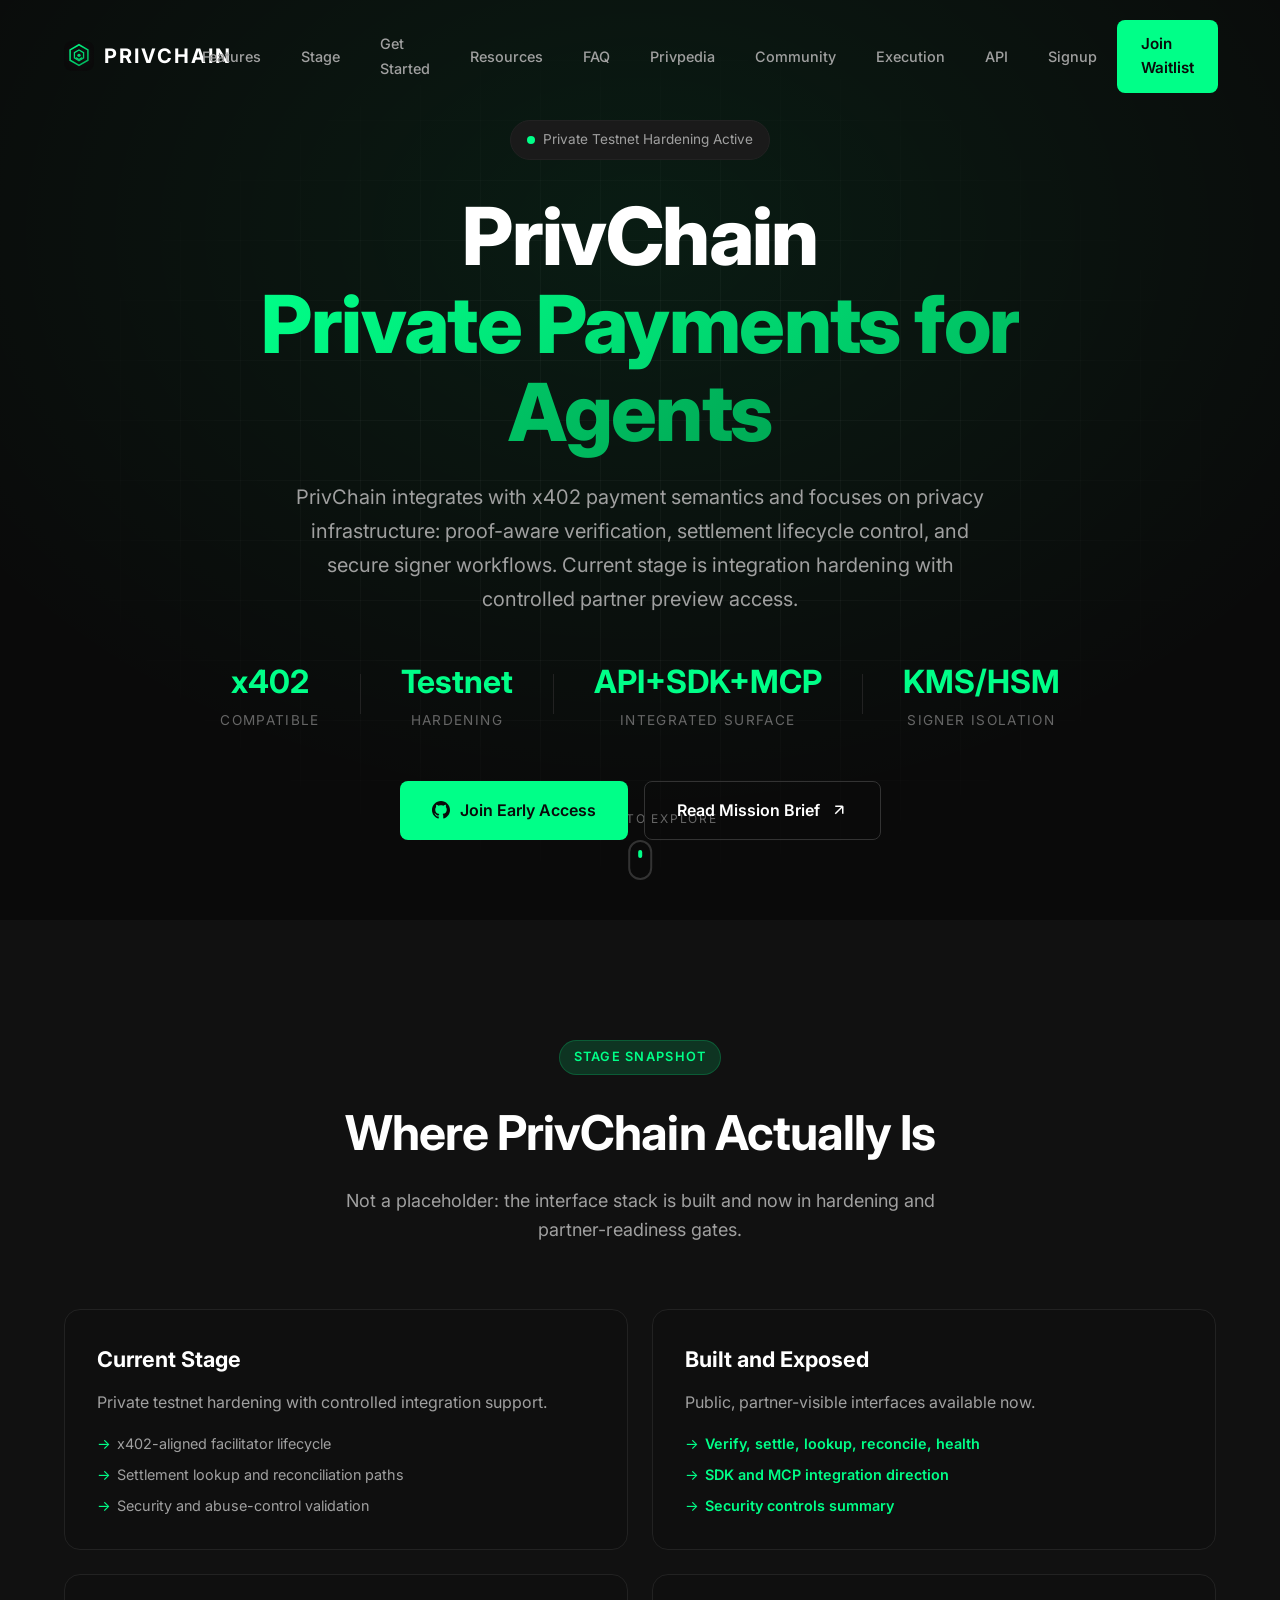
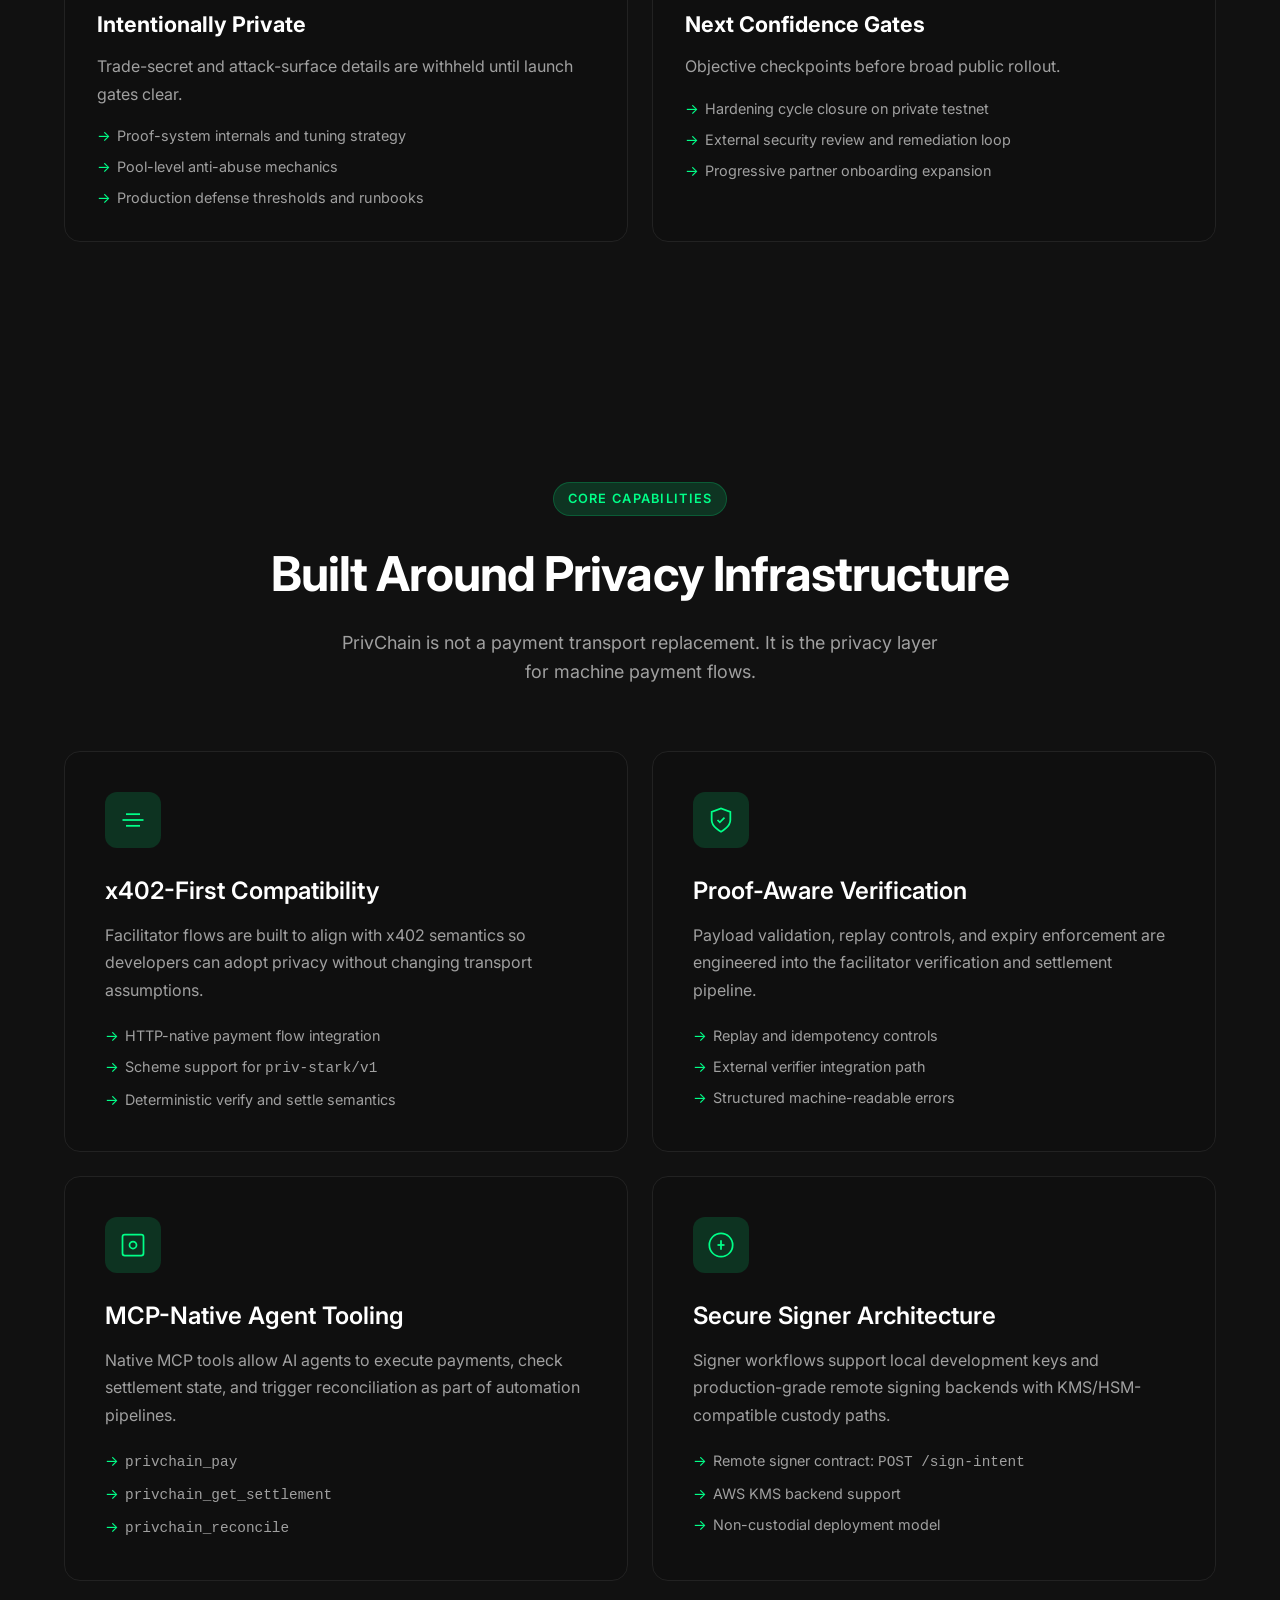
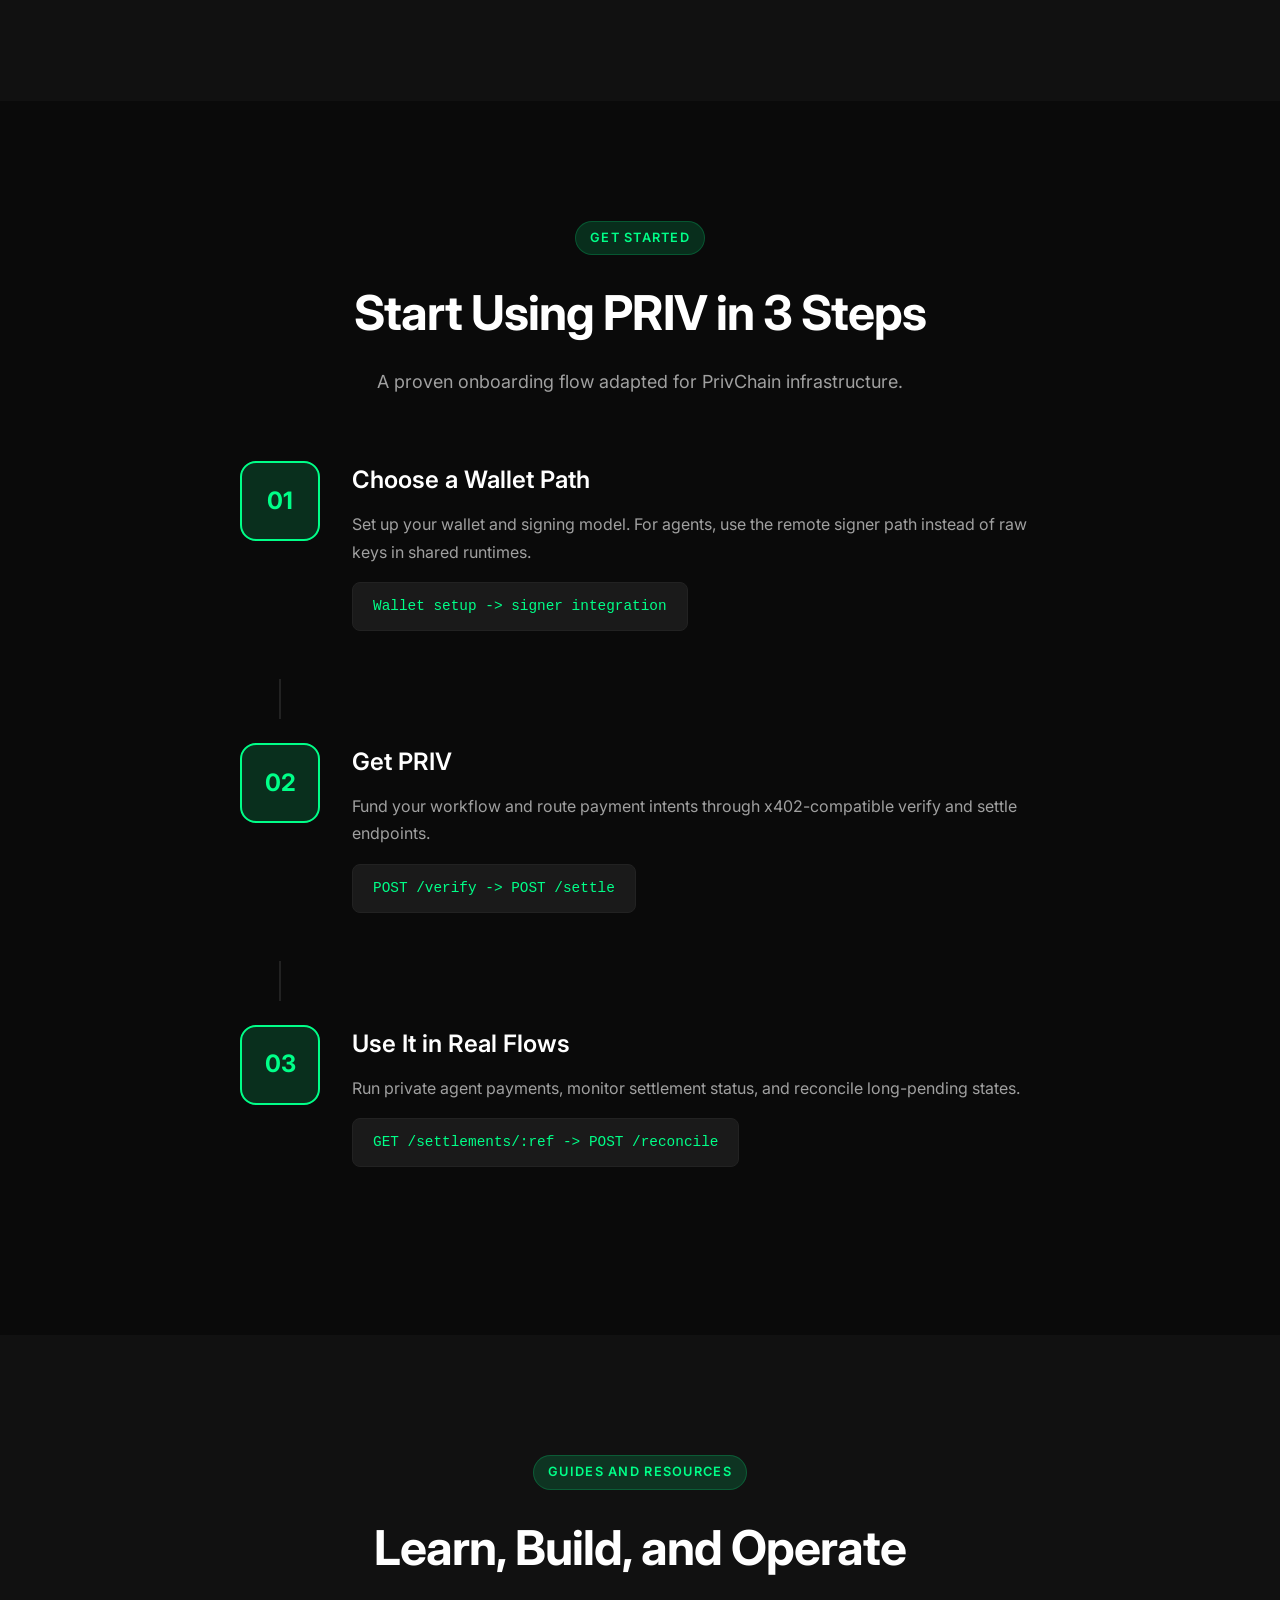
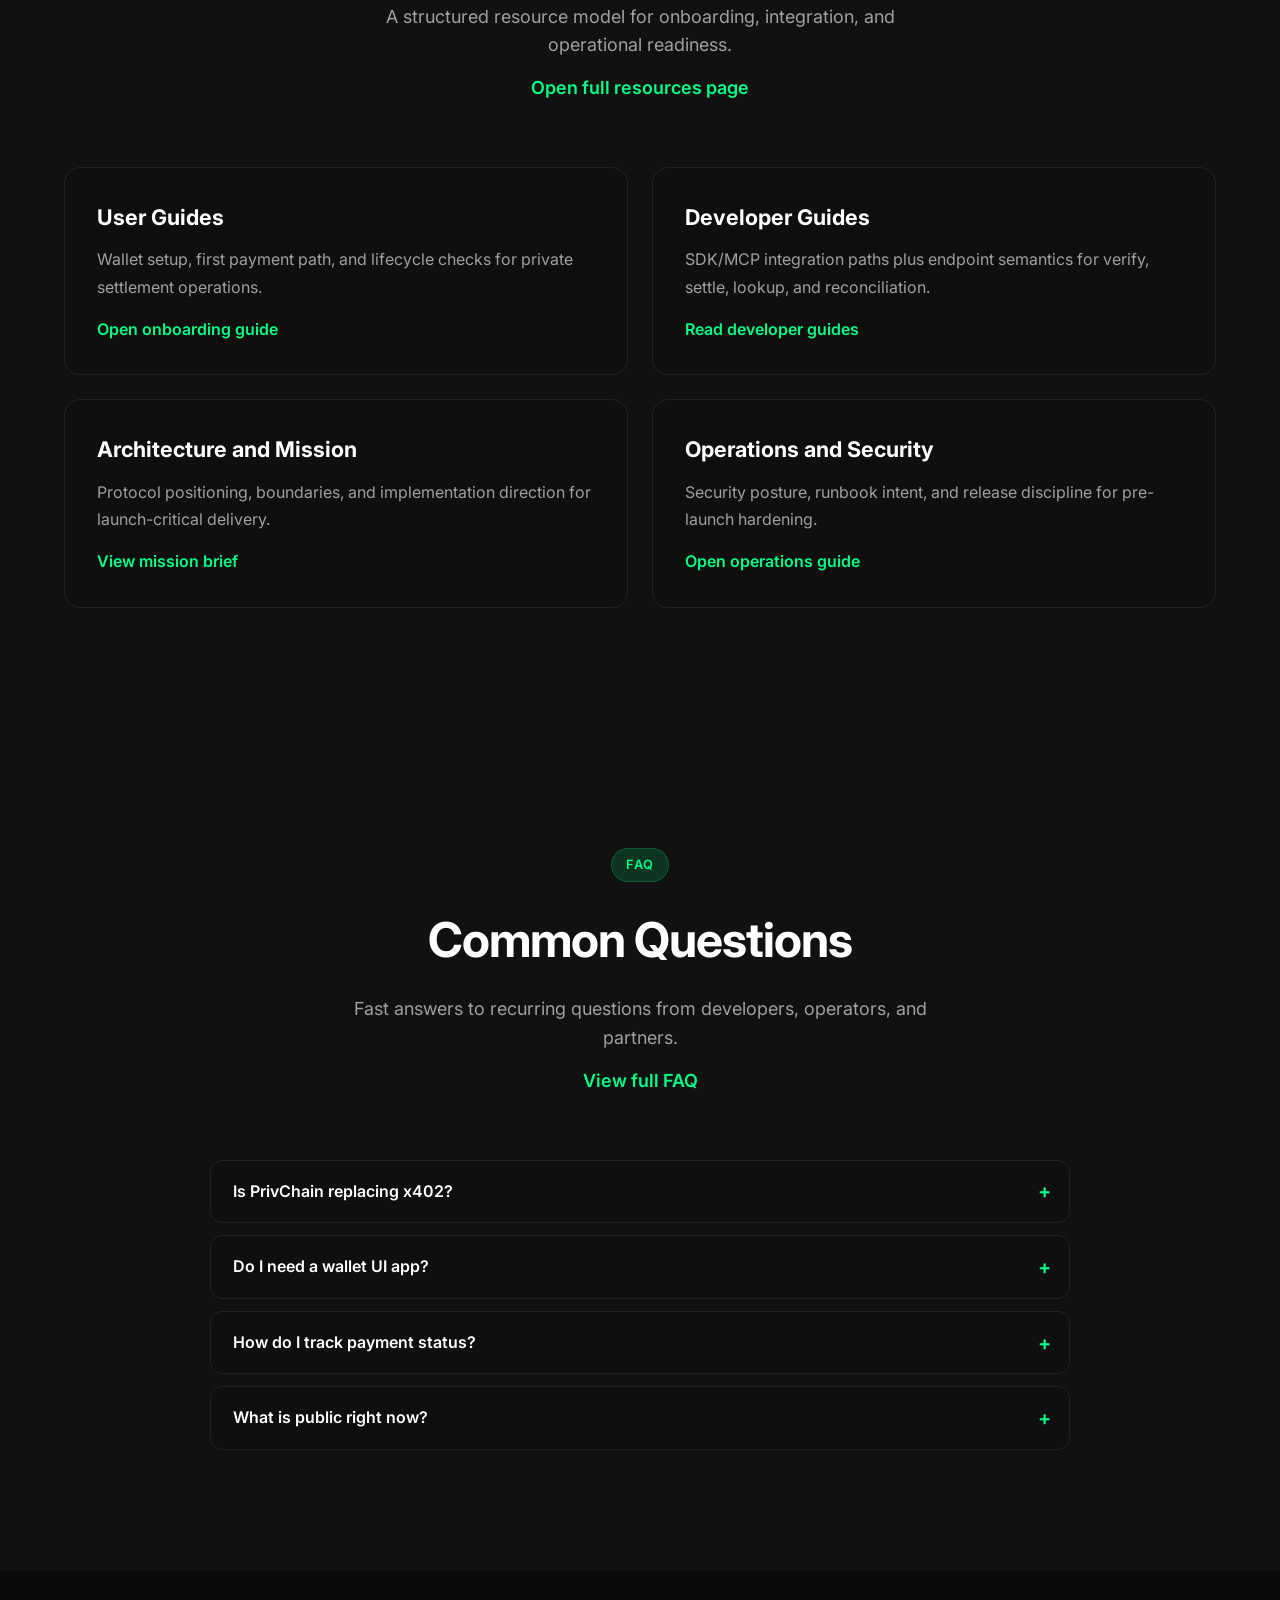
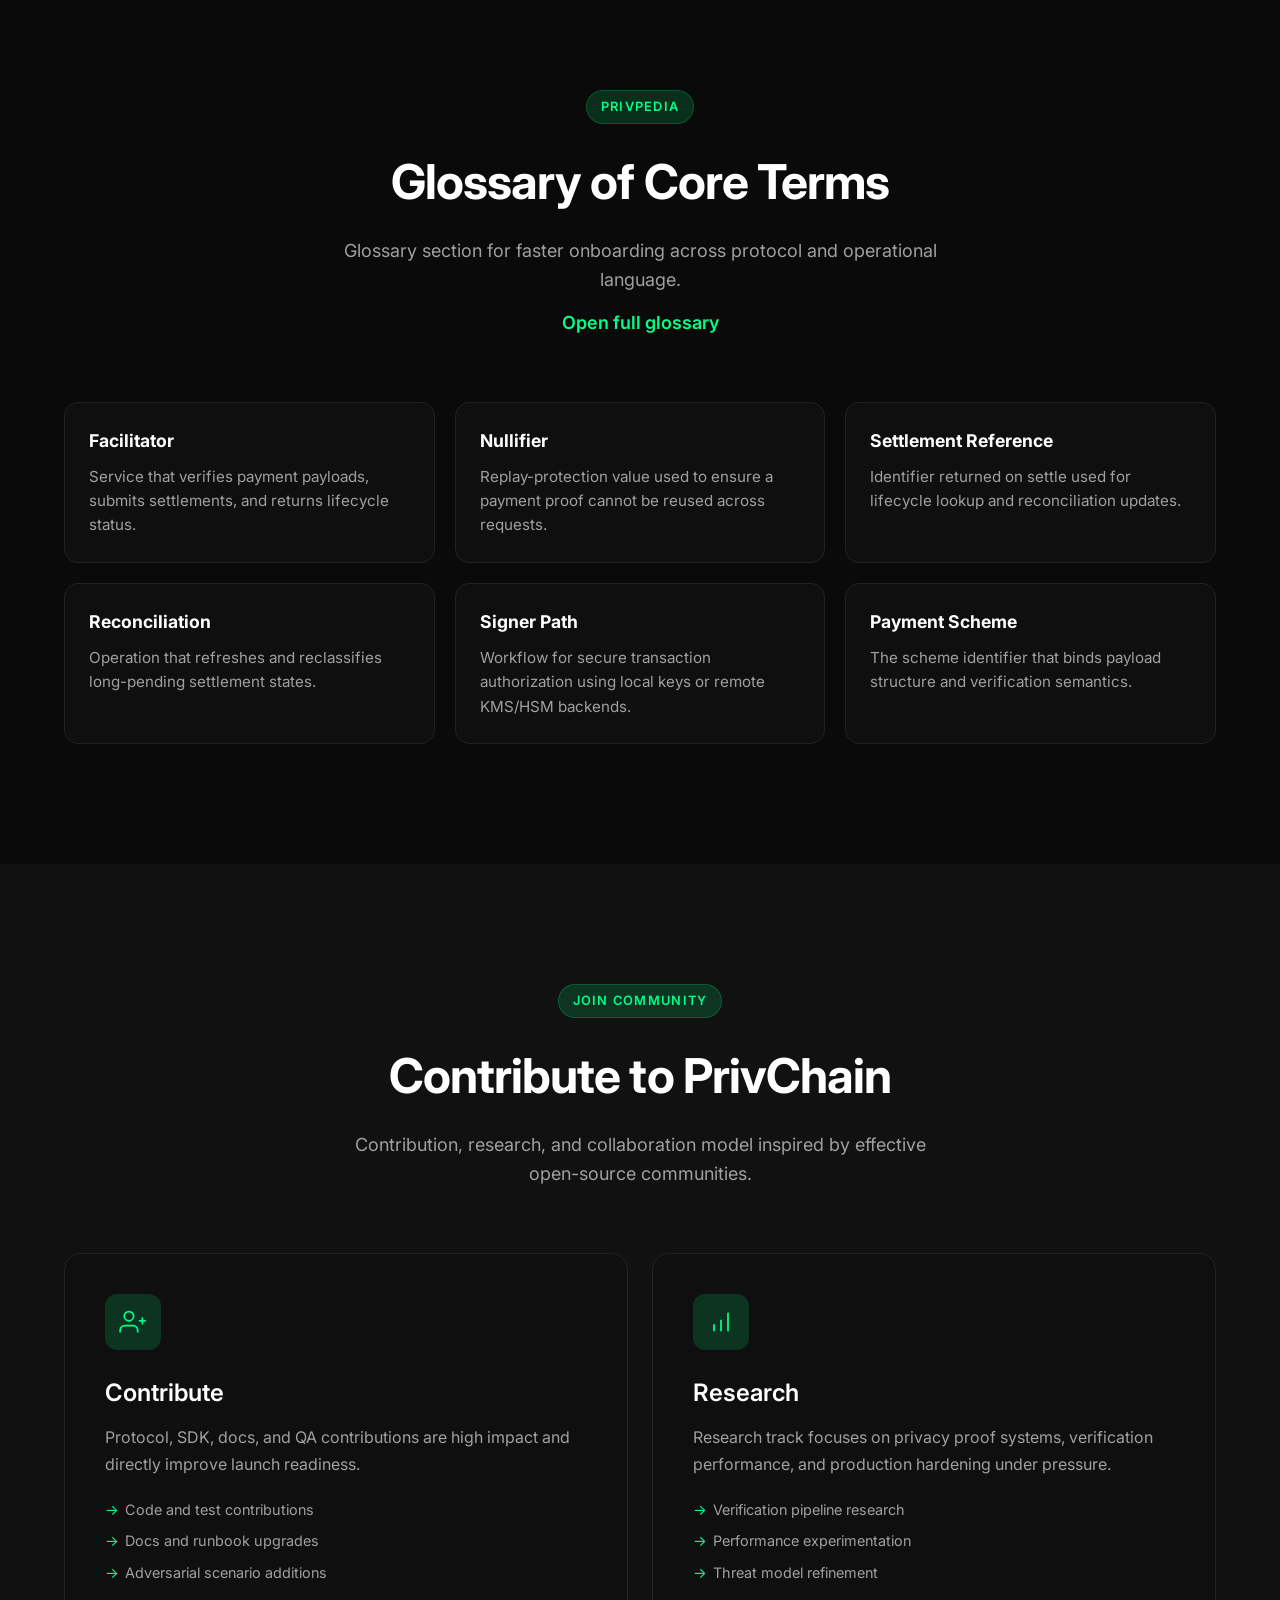
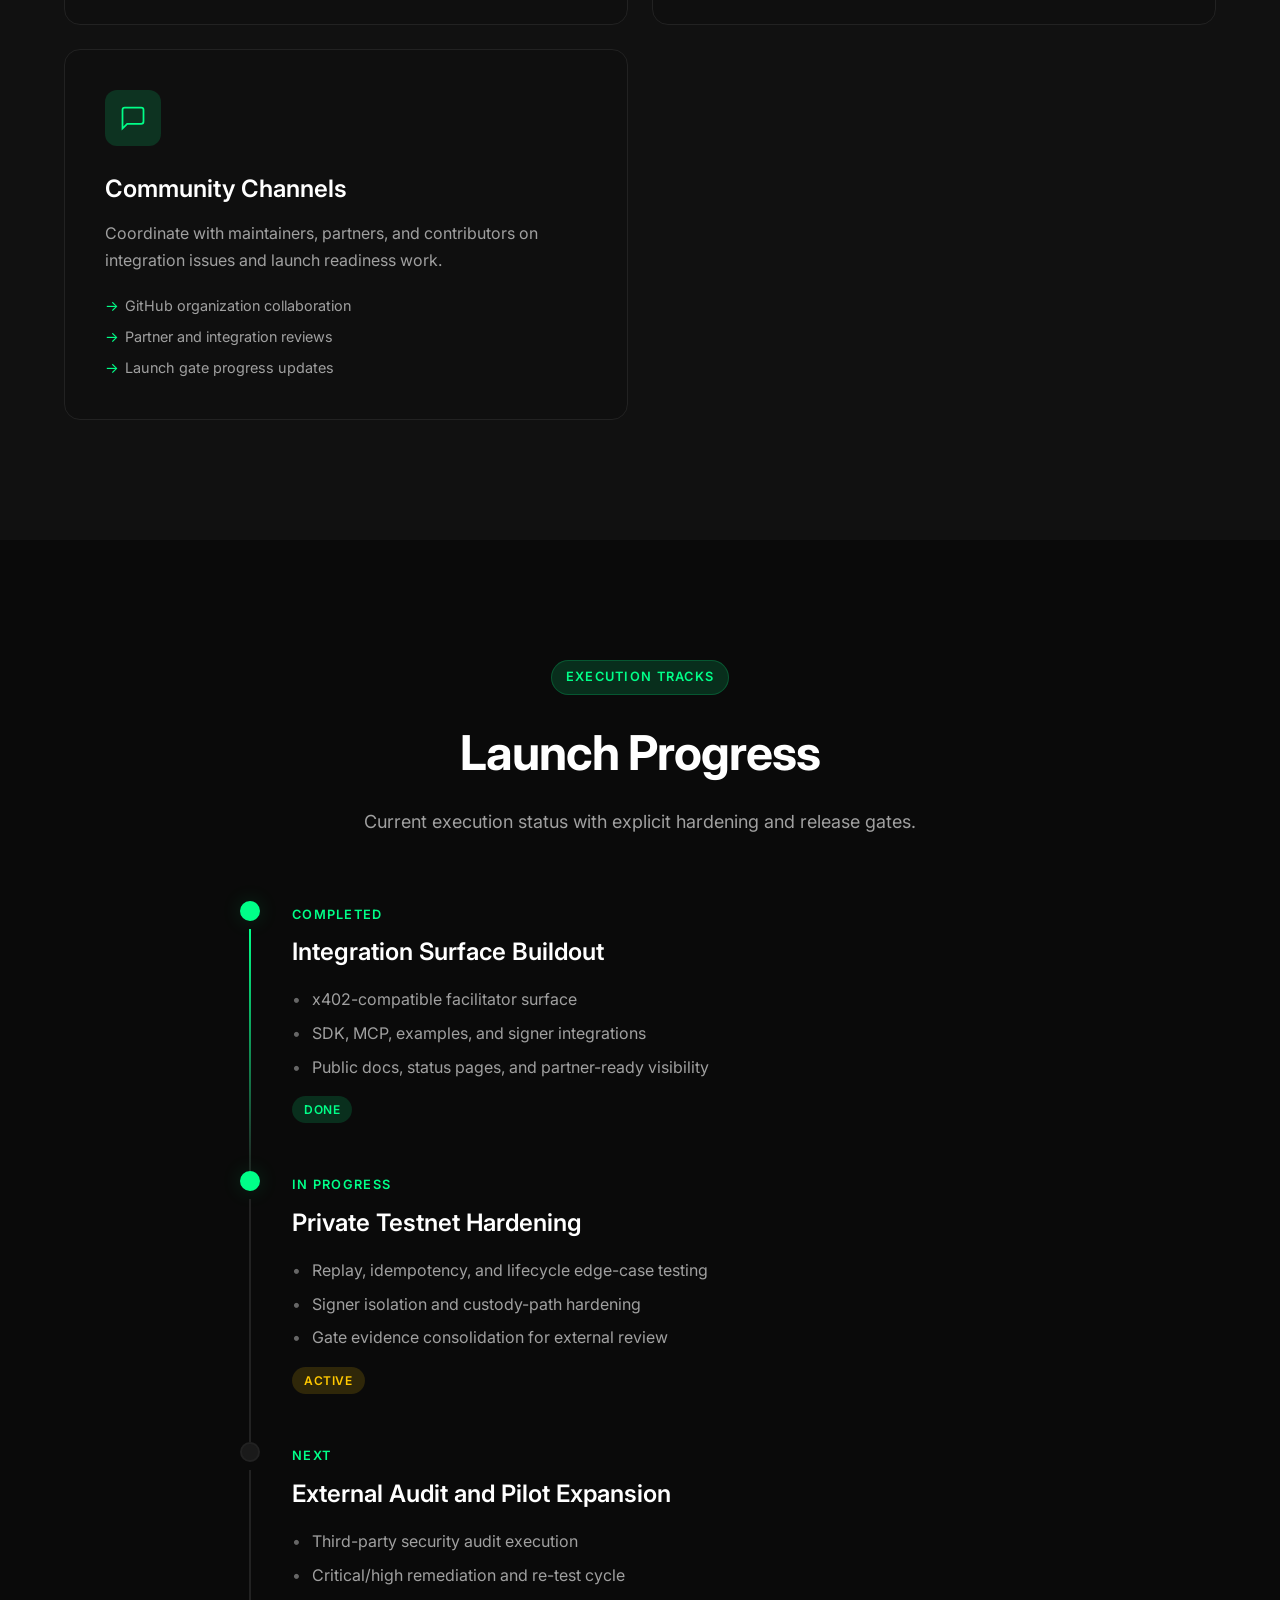
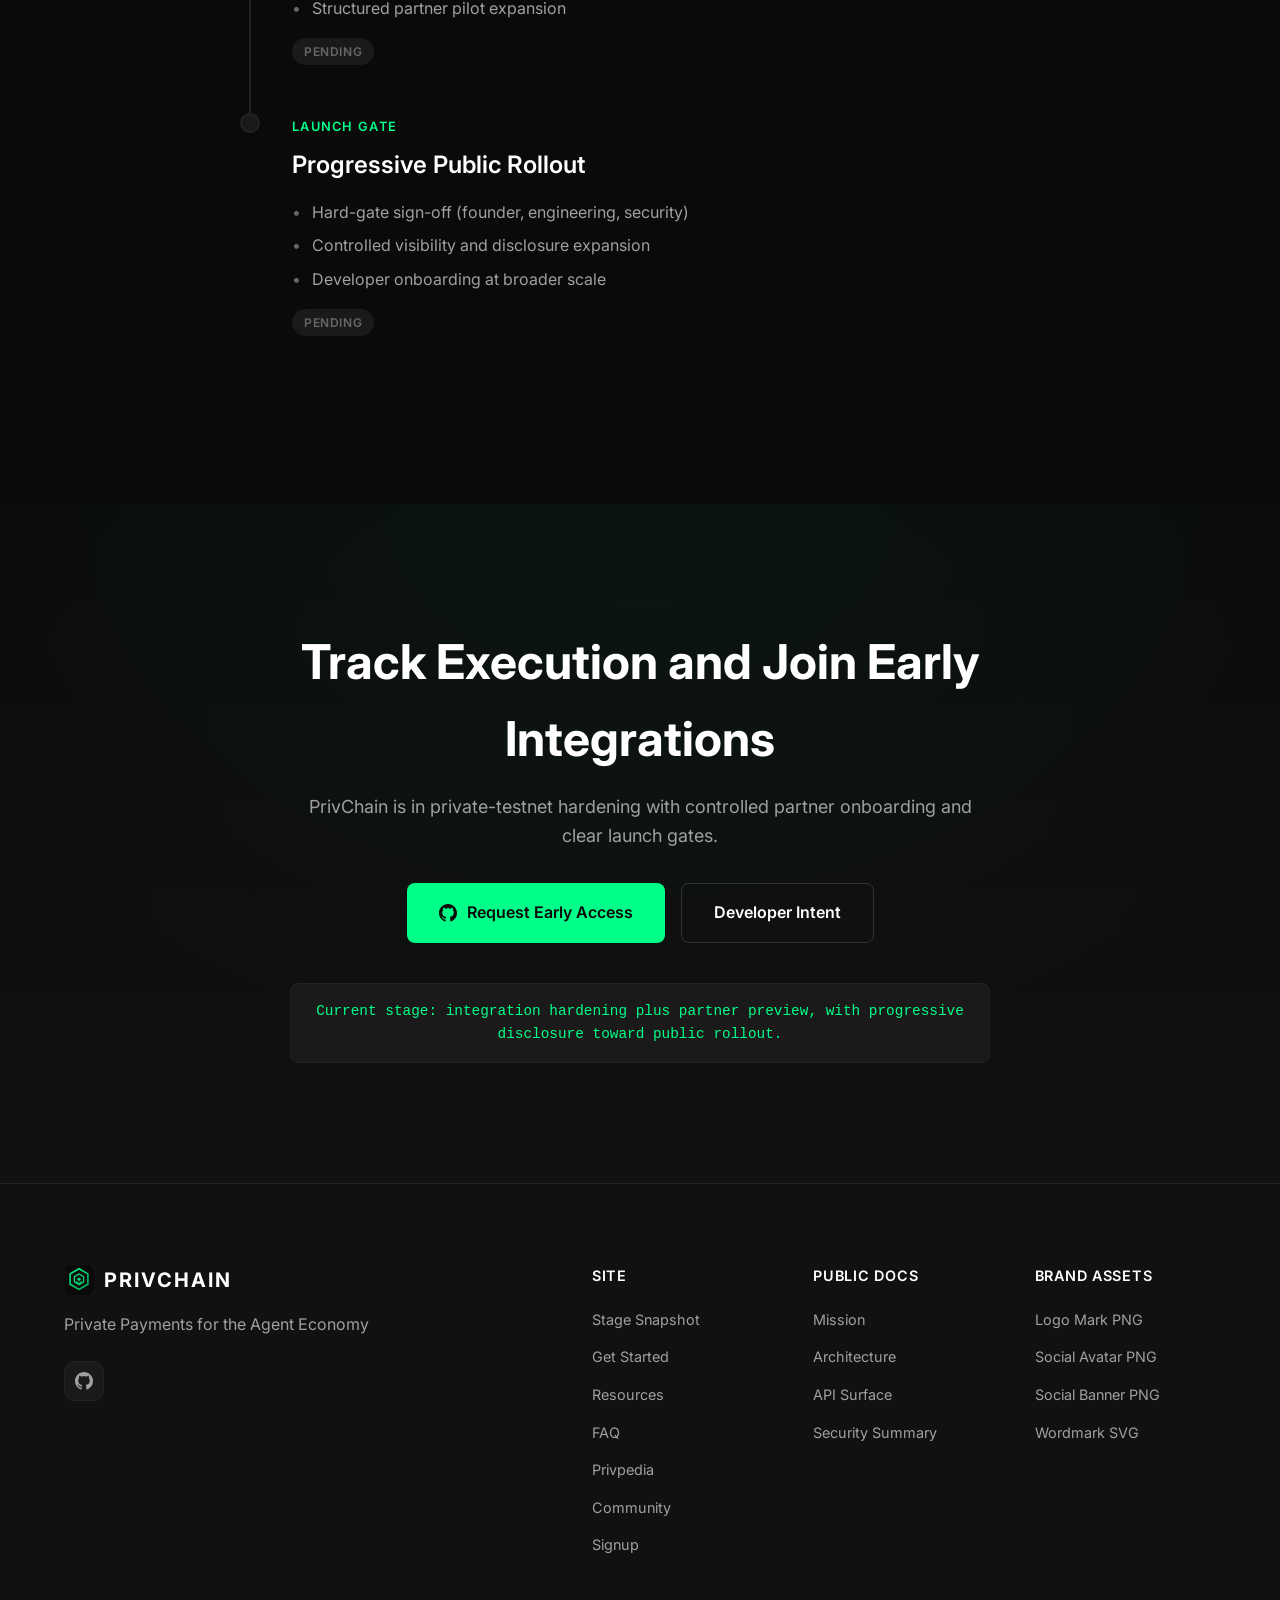
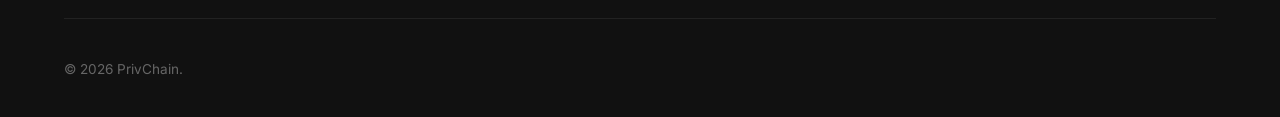
==== index.html @ 178acc44 "Add signup conversion funnel with attribution tracking" ====
<!DOCTYPE html>
<html lang="en">
<head>
    <meta charset="UTF-8">
    <meta name="viewport" content="width=device-width, initial-scale=1.0">
    <meta name="description" content="PrivChain is x402-compatible privacy infrastructure in active private-testnet hardening for agent-to-agent and agent-to-service payments.">
    <meta name="robots" content="index,follow,max-image-preview:large,max-snippet:-1,max-video-preview:-1">
    <meta name="keywords" content="PrivChain, PRIV, x402, private payments, agent economy, MCP, KMS">
    <meta property="og:title" content="PrivChain | Private Payments for Agents">
    <meta property="og:description" content="x402-compatible privacy infrastructure with active hardening, secure signer workflows, and MCP-native tooling.">
    <meta property="og:type" content="website">
    <meta property="og:url" content="https://privchain.io/">
    <meta property="og:image" content="https://privchain.io/assets/brand/social-card-1200x630.png">
    <meta name="twitter:card" content="summary_large_image">
    <meta name="twitter:image" content="https://privchain.io/assets/brand/social-card-1200x630.png">
    <meta name="theme-color" content="#0a0a0a">
    <link rel="canonical" href="https://privchain.io/">
    <link rel="alternate" type="text/markdown" href="https://privchain.io/llms-full.txt">
    <link rel="apple-touch-icon" sizes="180x180" href="/assets/icons/apple-touch-icon.png">
    <link rel="icon" type="image/png" sizes="32x32" href="/assets/icons/favicon-32x32.png">
    <link rel="icon" type="image/png" sizes="16x16" href="/assets/icons/favicon-16x16.png">
    <link rel="manifest" href="/assets/icons/site.webmanifest">
    <link rel="mask-icon" href="/assets/icons/safari-pinned-tab.svg" color="#00ff88">
    <link rel="shortcut icon" href="/assets/icons/favicon.ico">
    <title>PrivChain | Private Payments for Agents</title>
    <link rel="preconnect" href="https://fonts.googleapis.com">
    <link rel="preconnect" href="https://fonts.gstatic.com" crossorigin>
    <link href="https://fonts.googleapis.com/css2?family=Inter:wght@300;400;500;600;700;800&amp;display=swap" rel="stylesheet">
    <link rel="stylesheet" href="styles.css">
    <script type="application/ld+json">
    {
      "@context": "https://schema.org",
      "@graph": [
        {
          "@type": "Organization",
          "@id": "https://privchain.io/#org",
          "name": "PrivChain",
          "url": "https://privchain.io/",
          "logo": "https://privchain.io/assets/brand/logo-mark-1024.png",
          "email": "hello@privchain.io",
          "sameAs": [
            "https://github.com/PrivChain"
          ],
          "description": "x402-compatible privacy infrastructure for agent payments."
        },
        {
          "@type": "WebSite",
          "@id": "https://privchain.io/#website",
          "url": "https://privchain.io/",
          "name": "PrivChain",
          "publisher": {
            "@id": "https://privchain.io/#org"
          },
          "inLanguage": "en"
        }
      ]
    }
    </script>
</head>
<body>
    <nav class="navbar">
        <div class="container nav-container">
            <a href="#" class="logo" aria-label="PrivChain Home">
                <img class="logo-image" src="assets/brand/logo-mark.svg" alt="PrivChain logo">
                <span class="logo-text">PRIVCHAIN</span>
            </a>
            <ul class="nav-links">
                <li><a href="#features">Features</a></li>
                <li><a href="#stage">Stage</a></li>
                <li><a href="#get-started">Get Started</a></li>
                <li><a href="resources.html">Resources</a></li>
                <li><a href="faq.html">FAQ</a></li>
                <li><a href="privpedia.html">Privpedia</a></li>
                <li><a href="#community">Community</a></li>
                <li><a href="#roadmap">Execution</a></li>
                <li><a href="api.html">API</a></li>
                <li><a href="signup.html">Signup</a></li>
            </ul>
            <a href="signup.html" class="btn btn-primary nav-cta" data-funnel-cta="nav">Join Waitlist</a>
            <button class="mobile-menu-btn" aria-label="Toggle menu">
                <span></span>
                <span></span>
                <span></span>
            </button>
        </div>
    </nav>

    <section class="hero">
        <div class="hero-bg">
            <div class="hero-gradient"></div>
            <div class="hero-grid"></div>
        </div>
        <div class="container hero-content">
            <div class="hero-badge">
                <span class="badge-dot"></span>
                Private Testnet Hardening Active
            </div>
            <h1 class="hero-title">
                PrivChain<br>
                <span class="gradient-text">Private Payments for Agents</span>
            </h1>
            <p class="hero-subtitle">
                PrivChain integrates with x402 payment semantics and focuses on privacy infrastructure: proof-aware verification, settlement lifecycle control, and secure signer workflows.
                Current stage is integration hardening with controlled partner preview access.
            </p>
            <div class="hero-stats">
                <div class="stat">
                    <span class="stat-value">x402</span>
                    <span class="stat-label">Compatible</span>
                </div>
                <div class="stat-divider"></div>
                <div class="stat">
                    <span class="stat-value">Testnet</span>
                    <span class="stat-label">Hardening</span>
                </div>
                <div class="stat-divider"></div>
                <div class="stat">
                    <span class="stat-value">API+SDK+MCP</span>
                    <span class="stat-label">Integrated Surface</span>
                </div>
                <div class="stat-divider"></div>
                <div class="stat">
                    <span class="stat-value">KMS/HSM</span>
                    <span class="stat-label">Signer Isolation</span>
                </div>
            </div>
            <div class="hero-cta">
                <a href="signup.html" class="btn btn-primary btn-lg" data-funnel-cta="hero">
                    <svg class="btn-icon" viewBox="0 0 24 24" fill="currentColor"><path d="M12 0c-6.626 0-12 5.373-12 12 0 5.302 3.438 9.8 8.207 11.387.599.111.793-.261.793-.577v-2.234c-3.338.726-4.033-1.416-4.033-1.416-.546-1.387-1.333-1.756-1.333-1.756-1.089-.745.083-.729.083-.729 1.205.084 1.839 1.237 1.839 1.237 1.07 1.834 2.807 1.304 3.492.997.107-.775.418-1.305.762-1.604-2.665-.305-5.467-1.334-5.467-5.931 0-1.311.469-2.381 1.236-3.221-.124-.303-.535-1.524.117-3.176 0 0 1.008-.322 3.301 1.23.957-.266 1.983-.399 3.003-.404 1.02.005 2.047.138 3.006.404 2.291-1.552 3.297-1.23 3.297-1.23.653 1.653.242 2.874.118 3.176.77.84 1.235 1.911 1.235 3.221 0 4.609-2.807 5.624-5.479 5.921.43.372.823 1.102.823 2.222v3.293c0 .319.192.694.801.576 4.765-1.589 8.199-6.086 8.199-11.386 0-6.627-5.373-12-12-12z"/></svg>
                    Join Early Access
                </a>
                <a href="mission.html" class="btn btn-secondary btn-lg">
                    Read Mission Brief
                    <svg class="btn-icon" viewBox="0 0 24 24" fill="none" stroke="currentColor" stroke-width="2"><path d="M7 17L17 7M17 7H7M17 7V17"/></svg>
                </a>
            </div>
        </div>
        <div class="hero-scroll">
            <span>Scroll to explore</span>
            <div class="scroll-indicator"></div>
        </div>
    </section>

    <section id="stage" class="resource-hub">
        <div class="container">
            <div class="section-header">
                <span class="section-tag">Stage Snapshot</span>
                <h2 class="section-title">Where PrivChain Actually Is</h2>
                <p class="section-subtitle">Not a placeholder: the interface stack is built and now in hardening and partner-readiness gates.</p>
            </div>
            <div class="resource-grid">
                <article class="resource-card">
                    <h3>Current Stage</h3>
                    <p>Private testnet hardening with controlled integration support.</p>
                    <ul class="feature-list">
                        <li>x402-aligned facilitator lifecycle</li>
                        <li>Settlement lookup and reconciliation paths</li>
                        <li>Security and abuse-control validation</li>
                    </ul>
                </article>
                <article class="resource-card">
                    <h3>Built and Exposed</h3>
                    <p>Public, partner-visible interfaces available now.</p>
                    <ul class="feature-list">
                        <li><a href="api.html">Verify, settle, lookup, reconcile, health</a></li>
                        <li><a href="developers.html">SDK and MCP integration direction</a></li>
                        <li><a href="security.html">Security controls summary</a></li>
                    </ul>
                </article>
                <article class="resource-card">
                    <h3>Intentionally Private</h3>
                    <p>Trade-secret and attack-surface details are withheld until launch gates clear.</p>
                    <ul class="feature-list">
                        <li>Proof-system internals and tuning strategy</li>
                        <li>Pool-level anti-abuse mechanics</li>
                        <li>Production defense thresholds and runbooks</li>
                    </ul>
                </article>
                <article class="resource-card">
                    <h3>Next Confidence Gates</h3>
                    <p>Objective checkpoints before broad public rollout.</p>
                    <ul class="feature-list">
                        <li>Hardening cycle closure on private testnet</li>
                        <li>External security review and remediation loop</li>
                        <li>Progressive partner onboarding expansion</li>
                    </ul>
                </article>
            </div>
        </div>
    </section>

    <section id="features" class="features">
        <div class="container">
            <div class="section-header">
                <span class="section-tag">Core Capabilities</span>
                <h2 class="section-title">Built Around Privacy Infrastructure</h2>
                <p class="section-subtitle">PrivChain is not a payment transport replacement. It is the privacy layer for machine payment flows.</p>
            </div>
            <div class="features-grid">
                <div class="feature-card">
                    <div class="feature-icon">
                        <svg viewBox="0 0 24 24" fill="none" stroke="currentColor" stroke-width="1.5">
                            <path d="M3 12h18"/>
                            <path d="M6 7h12"/>
                            <path d="M6 17h12"/>
                        </svg>
                    </div>
                    <h3 class="feature-title">x402-First Compatibility</h3>
                    <p class="feature-description">Facilitator flows are built to align with x402 semantics so developers can adopt privacy without changing transport assumptions.</p>
                    <ul class="feature-list">
                        <li>HTTP-native payment flow integration</li>
                        <li>Scheme support for <code>priv-stark/v1</code></li>
                        <li>Deterministic verify and settle semantics</li>
                    </ul>
                </div>
                <div class="feature-card">
                    <div class="feature-icon">
                        <svg viewBox="0 0 24 24" fill="none" stroke="currentColor" stroke-width="1.5">
                            <path d="M12 22s8-4 8-10V5l-8-3-8 3v7c0 6 8 10 8 10z"/>
                            <path d="M9 12l2 2 4-4"/>
                        </svg>
                    </div>
                    <h3 class="feature-title">Proof-Aware Verification</h3>
                    <p class="feature-description">Payload validation, replay controls, and expiry enforcement are engineered into the facilitator verification and settlement pipeline.</p>
                    <ul class="feature-list">
                        <li>Replay and idempotency controls</li>
                        <li>External verifier integration path</li>
                        <li>Structured machine-readable errors</li>
                    </ul>
                </div>
                <div class="feature-card">
                    <div class="feature-icon">
                        <svg viewBox="0 0 24 24" fill="none" stroke="currentColor" stroke-width="1.5">
                            <rect x="3" y="3" width="18" height="18" rx="2"/>
                            <circle cx="12" cy="12" r="3"/>
                            <path d="M7 7h.01"/><path d="M17 17h.01"/>
                        </svg>
                    </div>
                    <h3 class="feature-title">MCP-Native Agent Tooling</h3>
                    <p class="feature-description">Native MCP tools allow AI agents to execute payments, check settlement state, and trigger reconciliation as part of automation pipelines.</p>
                    <ul class="feature-list">
                        <li><code>privchain_pay</code></li>
                        <li><code>privchain_get_settlement</code></li>
                        <li><code>privchain_reconcile</code></li>
                    </ul>
                </div>
                <div class="feature-card">
                    <div class="feature-icon">
                        <svg viewBox="0 0 24 24" fill="none" stroke="currentColor" stroke-width="1.5">
                            <circle cx="12" cy="12" r="10"/>
                            <path d="M12 8v8"/>
                            <path d="M9 12h6"/>
                        </svg>
                    </div>
                    <h3 class="feature-title">Secure Signer Architecture</h3>
                    <p class="feature-description">Signer workflows support local development keys and production-grade remote signing backends with KMS/HSM-compatible custody paths.</p>
                    <ul class="feature-list">
                        <li>Remote signer contract: <code>POST /sign-intent</code></li>
                        <li>AWS KMS backend support</li>
                        <li>Non-custodial deployment model</li>
                    </ul>
                </div>
            </div>
        </div>
    </section>

    <section id="get-started" class="how-it-works">
        <div class="container">
            <div class="section-header">
                <span class="section-tag">Get Started</span>
                <h2 class="section-title">Start Using PRIV in 3 Steps</h2>
                <p class="section-subtitle">A proven onboarding flow adapted for PrivChain infrastructure.</p>
            </div>
            <div class="steps-container">
                <div class="step">
                    <div class="step-number">01</div>
                    <div class="step-content">
                        <h3 class="step-title">Choose a Wallet Path</h3>
                        <p class="step-description">Set up your wallet and signing model. For agents, use the remote signer path instead of raw keys in shared runtimes.</p>
                        <code class="step-code">Wallet setup -> signer integration</code>
                    </div>
                </div>
                <div class="step-connector"></div>
                <div class="step">
                    <div class="step-number">02</div>
                    <div class="step-content">
                        <h3 class="step-title">Get PRIV</h3>
                        <p class="step-description">Fund your workflow and route payment intents through x402-compatible verify and settle endpoints.</p>
                        <code class="step-code">POST /verify -> POST /settle</code>
                    </div>
                </div>
                <div class="step-connector"></div>
                <div class="step">
                    <div class="step-number">03</div>
                    <div class="step-content">
                        <h3 class="step-title">Use It in Real Flows</h3>
                        <p class="step-description">Run private agent payments, monitor settlement status, and reconcile long-pending states.</p>
                        <code class="step-code">GET /settlements/:ref -> POST /reconcile</code>
                    </div>
                </div>
            </div>
        </div>
    </section>

    <section id="resources" class="resource-hub">
        <div class="container">
            <div class="section-header">
                <span class="section-tag">Guides and Resources</span>
                <h2 class="section-title">Learn, Build, and Operate</h2>
                <p class="section-subtitle">A structured resource model for onboarding, integration, and operational readiness.</p>
                <p class="section-subtitle" style="margin-top: 14px;"><a href="resources.html" style="color: var(--accent); font-weight: 600;">Open full resources page</a></p>
            </div>
            <div class="resource-grid">
                <article class="resource-card">
                    <h3>User Guides</h3>
                    <p>Wallet setup, first payment path, and lifecycle checks for private settlement operations.</p>
                    <a href="resources.html#user-guides">Open onboarding guide</a>
                </article>
                <article class="resource-card">
                    <h3>Developer Guides</h3>
                    <p>SDK/MCP integration paths plus endpoint semantics for verify, settle, lookup, and reconciliation.</p>
                    <a href="resources.html#developer-guides">Read developer guides</a>
                </article>
                <article class="resource-card">
                    <h3>Architecture and Mission</h3>
                    <p>Protocol positioning, boundaries, and implementation direction for launch-critical delivery.</p>
                    <a href="resources.html#reference-surfaces">View mission brief</a>
                </article>
                <article class="resource-card">
                    <h3>Operations and Security</h3>
                    <p>Security posture, runbook intent, and release discipline for pre-launch hardening.</p>
                    <a href="resources.html#operations">Open operations guide</a>
                </article>
            </div>
        </div>
    </section>

    <section id="faq" class="faq-section">
        <div class="container">
            <div class="section-header">
                <span class="section-tag">FAQ</span>
                <h2 class="section-title">Common Questions</h2>
                <p class="section-subtitle">Fast answers to recurring questions from developers, operators, and partners.</p>
                <p class="section-subtitle" style="margin-top: 14px;"><a href="faq.html" style="color: var(--accent); font-weight: 600;">View full FAQ</a></p>
            </div>
            <div class="faq-list">
                <details class="faq-item">
                    <summary>Is PrivChain replacing x402?</summary>
                    <p>No. PrivChain integrates with x402-compatible payment semantics and specializes in privacy infrastructure.</p>
                </details>
                <details class="faq-item">
                    <summary>Do I need a wallet UI app?</summary>
                    <p>Not required. Agent workflows can use SDK/MCP and external signer services directly.</p>
                </details>
                <details class="faq-item">
                    <summary>How do I track payment status?</summary>
                    <p>Use settlement lookup and reconciliation endpoints for lifecycle visibility and pending-state refresh.</p>
                </details>
                <details class="faq-item">
                    <summary>What is public right now?</summary>
                    <p>Public docs and interface-level surfaces are live, including API naming, integration direction, and stage tracking. Sensitive internals remain private until hardening and audit gates pass.</p>
                </details>
            </div>
        </div>
    </section>

    <section id="privpedia" class="glossary">
        <div class="container">
            <div class="section-header">
                <span class="section-tag">Privpedia</span>
                <h2 class="section-title">Glossary of Core Terms</h2>
                <p class="section-subtitle">Glossary section for faster onboarding across protocol and operational language.</p>
                <p class="section-subtitle" style="margin-top: 14px;"><a href="privpedia.html" style="color: var(--accent); font-weight: 600;">Open full glossary</a></p>
            </div>
            <div class="glossary-grid">
                <article class="glossary-item">
                    <h3>Facilitator</h3>
                    <p>Service that verifies payment payloads, submits settlements, and returns lifecycle status.</p>
                </article>
                <article class="glossary-item">
                    <h3>Nullifier</h3>
                    <p>Replay-protection value used to ensure a payment proof cannot be reused across requests.</p>
                </article>
                <article class="glossary-item">
                    <h3>Settlement Reference</h3>
                    <p>Identifier returned on settle used for lifecycle lookup and reconciliation updates.</p>
                </article>
                <article class="glossary-item">
                    <h3>Reconciliation</h3>
                    <p>Operation that refreshes and reclassifies long-pending settlement states.</p>
                </article>
                <article class="glossary-item">
                    <h3>Signer Path</h3>
                    <p>Workflow for secure transaction authorization using local keys or remote KMS/HSM backends.</p>
                </article>
                <article class="glossary-item">
                    <h3>Payment Scheme</h3>
                    <p>The scheme identifier that binds payload structure and verification semantics.</p>
                </article>
            </div>
        </div>
    </section>

    <section id="community" class="features">
        <div class="container">
            <div class="section-header">
                <span class="section-tag">Join Community</span>
                <h2 class="section-title">Contribute to PrivChain</h2>
                <p class="section-subtitle">Contribution, research, and collaboration model inspired by effective open-source communities.</p>
            </div>
            <div class="features-grid">
                <div class="feature-card">
                    <div class="feature-icon">
                        <svg viewBox="0 0 24 24" fill="none" stroke="currentColor" stroke-width="1.5">
                            <path d="M16 21v-2a4 4 0 0 0-4-4H5a4 4 0 0 0-4 4v2"/>
                            <circle cx="8.5" cy="7" r="4"/>
                            <path d="M20 8v6"/><path d="M23 11h-6"/>
                        </svg>
                    </div>
                    <h3 class="feature-title">Contribute</h3>
                    <p class="feature-description">Protocol, SDK, docs, and QA contributions are high impact and directly improve launch readiness.</p>
                    <ul class="feature-list">
                        <li>Code and test contributions</li>
                        <li>Docs and runbook upgrades</li>
                        <li>Adversarial scenario additions</li>
                    </ul>
                </div>
                <div class="feature-card">
                    <div class="feature-icon">
                        <svg viewBox="0 0 24 24" fill="none" stroke="currentColor" stroke-width="1.5">
                            <path d="M12 20V10"/><path d="M18 20V4"/><path d="M6 20v-6"/>
                        </svg>
                    </div>
                    <h3 class="feature-title">Research</h3>
                    <p class="feature-description">Research track focuses on privacy proof systems, verification performance, and production hardening under pressure.</p>
                    <ul class="feature-list">
                        <li>Verification pipeline research</li>
                        <li>Performance experimentation</li>
                        <li>Threat model refinement</li>
                    </ul>
                </div>
                <div class="feature-card">
                    <div class="feature-icon">
                        <svg viewBox="0 0 24 24" fill="none" stroke="currentColor" stroke-width="1.5">
                            <path d="M21 15a2 2 0 0 1-2 2H7l-4 4V5a2 2 0 0 1 2-2h14a2 2 0 0 1 2 2z"/>
                        </svg>
                    </div>
                    <h3 class="feature-title">Community Channels</h3>
                    <p class="feature-description">Coordinate with maintainers, partners, and contributors on integration issues and launch readiness work.</p>
                    <ul class="feature-list">
                        <li>GitHub organization collaboration</li>
                        <li>Partner and integration reviews</li>
                        <li>Launch gate progress updates</li>
                    </ul>
                </div>
            </div>
        </div>
    </section>

    <section id="roadmap" class="roadmap">
        <div class="container">
            <div class="section-header">
                <span class="section-tag">Execution Tracks</span>
                <h2 class="section-title">Launch Progress</h2>
                <p class="section-subtitle">Current execution status with explicit hardening and release gates.</p>
            </div>
            <div class="timeline">
                <div class="timeline-item active">
                    <div class="timeline-marker">
                        <div class="marker-dot"></div>
                        <div class="marker-line"></div>
                    </div>
                    <div class="timeline-content">
                        <span class="timeline-date">Completed</span>
                        <h3 class="timeline-title">Integration Surface Buildout</h3>
                        <ul class="timeline-list">
                            <li>x402-compatible facilitator surface</li>
                            <li>SDK, MCP, examples, and signer integrations</li>
                            <li>Public docs, status pages, and partner-ready visibility</li>
                        </ul>
                        <span class="timeline-status completed">Done</span>
                    </div>
                </div>
                <div class="timeline-item current">
                    <div class="timeline-marker">
                        <div class="marker-dot"></div>
                        <div class="marker-line"></div>
                    </div>
                    <div class="timeline-content">
                        <span class="timeline-date">In Progress</span>
                        <h3 class="timeline-title">Private Testnet Hardening</h3>
                        <ul class="timeline-list">
                            <li>Replay, idempotency, and lifecycle edge-case testing</li>
                            <li>Signer isolation and custody-path hardening</li>
                            <li>Gate evidence consolidation for external review</li>
                        </ul>
                        <span class="timeline-status in-progress">Active</span>
                    </div>
                </div>
                <div class="timeline-item">
                    <div class="timeline-marker">
                        <div class="marker-dot"></div>
                        <div class="marker-line"></div>
                    </div>
                    <div class="timeline-content">
                        <span class="timeline-date">Next</span>
                        <h3 class="timeline-title">External Audit and Pilot Expansion</h3>
                        <ul class="timeline-list">
                            <li>Third-party security audit execution</li>
                            <li>Critical/high remediation and re-test cycle</li>
                            <li>Structured partner pilot expansion</li>
                        </ul>
                        <span class="timeline-status upcoming">Pending</span>
                    </div>
                </div>
                <div class="timeline-item">
                    <div class="timeline-marker">
                        <div class="marker-dot"></div>
                    </div>
                    <div class="timeline-content">
                        <span class="timeline-date">Launch Gate</span>
                        <h3 class="timeline-title">Progressive Public Rollout</h3>
                        <ul class="timeline-list">
                            <li>Hard-gate sign-off (founder, engineering, security)</li>
                            <li>Controlled visibility and disclosure expansion</li>
                            <li>Developer onboarding at broader scale</li>
                        </ul>
                        <span class="timeline-status upcoming">Pending</span>
                    </div>
                </div>
            </div>
        </div>
    </section>

    <section class="cta-section">
        <div class="container">
            <div class="cta-content">
                <h2 class="cta-title">Track Execution and Join Early Integrations</h2>
                <p class="cta-subtitle">PrivChain is in private-testnet hardening with controlled partner onboarding and clear launch gates.</p>
                <div class="cta-buttons">
                    <a href="signup.html" class="btn btn-primary btn-lg" data-funnel-cta="bottom">
                        <svg class="btn-icon" viewBox="0 0 24 24" fill="currentColor"><path d="M12 0c-6.626 0-12 5.373-12 12 0 5.302 3.438 9.8 8.207 11.387.599.111.793-.261.793-.577v-2.234c-3.338.726-4.033-1.416-4.033-1.416-.546-1.387-1.333-1.756-1.333-1.756-1.089-.745.083-.729.083-.729 1.205.084 1.839 1.237 1.839 1.237 1.07 1.834 2.807 1.304 3.492.997.107-.775.418-1.305.762-1.604-2.665-.305-5.467-1.334-5.467-5.931 0-1.311.469-2.381 1.236-3.221-.124-.303-.535-1.524.117-3.176 0 0 1.008-.322 3.301 1.23.957-.266 1.983-.399 3.003-.404 1.02.005 2.047.138 3.006.404 2.291-1.552 3.297-1.23 3.297-1.23.653 1.653.242 2.874.118 3.176.77.84 1.235 1.911 1.235 3.221 0 4.609-2.807 5.624-5.479 5.921.43.372.823 1.102.823 2.222v3.293c0 .319.192.694.801.576 4.765-1.589 8.199-6.086 8.199-11.386 0-6.627-5.373-12-12-12z"/></svg>
                        Request Early Access
                    </a>
                    <a href="developers.html" class="btn btn-secondary btn-lg">Developer Intent</a>
                </div>
                <div class="cta-code">
                    <code>Current stage: integration hardening plus partner preview, with progressive disclosure toward public rollout.</code>
                </div>
            </div>
        </div>
    </section>

    <footer class="footer">
        <div class="container">
            <div class="footer-main">
                <div class="footer-brand">
                    <a href="#" class="logo" aria-label="PrivChain Home">
                        <img class="logo-image" src="assets/brand/logo-mark.svg" alt="PrivChain logo">
                        <span class="logo-text">PRIVCHAIN</span>
                    </a>
                    <p class="footer-tagline">Private Payments for the Agent Economy</p>
                    <div class="footer-social">
                        <a href="https://github.com/PrivChain" target="_blank" rel="noopener" aria-label="GitHub">
                            <svg viewBox="0 0 24 24" fill="currentColor"><path d="M12 0c-6.626 0-12 5.373-12 12 0 5.302 3.438 9.8 8.207 11.387.599.111.793-.261.793-.577v-2.234c-3.338.726-4.033-1.416-4.033-1.416-.546-1.387-1.333-1.756-1.333-1.756-1.089-.745.083-.729.083-.729 1.205.084 1.839 1.237 1.839 1.237 1.07 1.834 2.807 1.304 3.492.997.107-.775.418-1.305.762-1.604-2.665-.305-5.467-1.334-5.467-5.931 0-1.311.469-2.381 1.236-3.221-.124-.303-.535-1.524.117-3.176 0 0 1.008-.322 3.301 1.23.957-.266 1.983-.399 3.003-.404 1.02.005 2.047.138 3.006.404 2.291-1.552 3.297-1.23 3.297-1.23.653 1.653.242 2.874.118 3.176.77.84 1.235 1.911 1.235 3.221 0 4.609-2.807 5.624-5.479 5.921.43.372.823 1.102.823 2.222v3.293c0 .319.192.694.801.576 4.765-1.589 8.199-6.086 8.199-11.386 0-6.627-5.373-12-12-12z"/></svg>
                        </a>
                    </div>
                </div>
                <div class="footer-links">
                    <div class="footer-column">
                        <h4>Site</h4>
                        <ul>
                            <li><a href="#stage">Stage Snapshot</a></li>
                            <li><a href="#get-started">Get Started</a></li>
                            <li><a href="resources.html">Resources</a></li>
                            <li><a href="faq.html">FAQ</a></li>
                            <li><a href="privpedia.html">Privpedia</a></li>
                            <li><a href="#community">Community</a></li>
                            <li><a href="signup.html">Signup</a></li>
                        </ul>
                    </div>
                    <div class="footer-column">
                        <h4>Public Docs</h4>
                        <ul>
                            <li><a href="mission.html">Mission</a></li>
                            <li><a href="architecture.html">Architecture</a></li>
                            <li><a href="api.html">API Surface</a></li>
                            <li><a href="security.html">Security Summary</a></li>
                        </ul>
                    </div>
                    <div class="footer-column">
                        <h4>Brand Assets</h4>
                        <ul>
                            <li><a href="assets/brand/logo-mark-1024.png">Logo Mark PNG</a></li>
                            <li><a href="assets/brand/social-avatar-1024.png">Social Avatar PNG</a></li>
                            <li><a href="assets/brand/social-banner-1500x500.png">Social Banner PNG</a></li>
                            <li><a href="assets/brand/logo-wordmark.svg">Wordmark SVG</a></li>
                        </ul>
                    </div>
                </div>
            </div>
            <div class="footer-bottom">
                <p>&copy; 2026 PrivChain.</p>
            </div>
        </div>
    </footer>

    <script src="assets/js/funnel.js"></script>
    <script>
        document.querySelector('.mobile-menu-btn').addEventListener('click', function() {
            document.querySelector('.nav-links').classList.toggle('active');
            this.classList.toggle('active');
        });

        document.querySelectorAll('a[href^="#"]').forEach(anchor => {
            anchor.addEventListener('click', function(e) {
                e.preventDefault();
                const target = document.querySelector(this.getAttribute('href'));
                if (target) {
                    target.scrollIntoView({ behavior: 'smooth', block: 'start' });
                    document.querySelector('.nav-links').classList.remove('active');
                    document.querySelector('.mobile-menu-btn').classList.remove('active');
                }
            });
        });

        window.addEventListener('scroll', function() {
            const navbar = document.querySelector('.navbar');
            if (window.scrollY > 50) {
                navbar.classList.add('scrolled');
            } else {
                navbar.classList.remove('scrolled');
            }
        });

        const observer = new IntersectionObserver((entries) => {
            entries.forEach(entry => {
                if (entry.isIntersecting) {
                    entry.target.classList.add('animate');
                }
            });
        }, { threshold: 0.1 });

        document.querySelectorAll('.feature-card, .resource-card, .step, .timeline-item, .glossary-item').forEach(el => {
            observer.observe(el);
        });
    </script>
</body>
</html>
---- styles.css ----
/* ===================================
   PrivChain Website Styles
   Dark Theme | Modern Crypto Aesthetic
   =================================== */

/* CSS Variables */
:root {
    --bg-primary: #0a0a0a;
    --bg-secondary: #111111;
    --bg-tertiary: #1a1a1a;
    --bg-card: #0f0f0f;
    --accent: #00ff88;
    --accent-dim: #00cc6a;
    --accent-glow: rgba(0, 255, 136, 0.15);
    --text-primary: #ffffff;
    --text-secondary: #a0a0a0;
    --text-tertiary: #666666;
    --border: #222222;
    --border-light: #333333;
    --gradient-start: #00ff88;
    --gradient-end: #00aa55;
    --font-family: 'Inter', -apple-system, BlinkMacSystemFont, 'Segoe UI', Roboto, sans-serif;
    --transition-fast: 0.15s ease;
    --transition-normal: 0.3s ease;
    --transition-slow: 0.5s ease;
    --container-width: 1200px;
    --section-padding: 120px;
}

/* Reset & Base */
*, *::before, *::after {
    box-sizing: border-box;
    margin: 0;
    padding: 0;
}

html {
    scroll-behavior: smooth;
    -webkit-font-smoothing: antialiased;
    -moz-osx-font-smoothing: grayscale;
}

body {
    font-family: var(--font-family);
    background: var(--bg-primary);
    color: var(--text-primary);
    line-height: 1.6;
    overflow-x: hidden;
}

a {
    color: inherit;
    text-decoration: none;
    transition: color var(--transition-fast);
}

ul {
    list-style: none;
}

img {
    max-width: 100%;
    height: auto;
}

/* Container */
.container {
    max-width: var(--container-width);
    margin: 0 auto;
    padding: 0 24px;
}

/* ===================================
   Navigation
   =================================== */
.navbar {
    position: fixed;
    top: 0;
    left: 0;
    right: 0;
    z-index: 1000;
    padding: 20px 0;
    transition: all var(--transition-normal);
    background: transparent;
}

.navbar.scrolled {
    padding: 12px 0;
    background: rgba(10, 10, 10, 0.9);
    backdrop-filter: blur(20px);
    border-bottom: 1px solid var(--border);
}

.nav-container {
    display: flex;
    align-items: center;
    justify-content: space-between;
}

.logo {
    display: flex;
    align-items: center;
    gap: 10px;
    font-weight: 700;
    font-size: 1.25rem;
}

.logo-icon {
    color: var(--accent);
    font-size: 1.5rem;
}

.logo-image {
    width: 30px;
    height: 30px;
    border-radius: 8px;
}

.logo-text {
    letter-spacing: 0.1em;
}

.nav-links {
    display: flex;
    align-items: center;
    gap: 40px;
}

.nav-links a {
    font-size: 0.9rem;
    font-weight: 500;
    color: var(--text-secondary);
    transition: color var(--transition-fast);
}

.nav-links a:hover {
    color: var(--accent);
}

.nav-cta {
    margin-left: 20px;
}

.mobile-menu-btn {
    display: none;
    flex-direction: column;
    gap: 5px;
    background: none;
    border: none;
    cursor: pointer;
    padding: 5px;
}

.mobile-menu-btn span {
    display: block;
    width: 24px;
    height: 2px;
    background: var(--text-primary);
    transition: all var(--transition-fast);
}

.mobile-menu-btn.active span:nth-child(1) {
    transform: rotate(45deg) translate(5px, 5px);
}

.mobile-menu-btn.active span:nth-child(2) {
    opacity: 0;
}

.mobile-menu-btn.active span:nth-child(3) {
    transform: rotate(-45deg) translate(5px, -5px);
}

/* ===================================
   Buttons
   =================================== */
.btn {
    display: inline-flex;
    align-items: center;
    gap: 10px;
    padding: 12px 24px;
    border-radius: 8px;
    font-weight: 600;
    font-size: 0.95rem;
    cursor: pointer;
    border: none;
    transition: all var(--transition-fast);
}

.btn-lg {
    padding: 16px 32px;
    font-size: 1rem;
}

.btn-primary {
    background: var(--accent);
    color: var(--bg-primary);
}

.btn-primary:hover {
    background: var(--accent-dim);
    transform: translateY(-2px);
    box-shadow: 0 10px 40px var(--accent-glow);
}

.btn-secondary {
    background: transparent;
    color: var(--text-primary);
    border: 1px solid var(--border-light);
}

.btn-secondary:hover {
    border-color: var(--accent);
    color: var(--accent);
}

.btn-icon {
    width: 18px;
    height: 18px;
}

/* ===================================
   Hero Section
   =================================== */
.hero {
    position: relative;
    min-height: 100vh;
    display: flex;
    flex-direction: column;
    justify-content: center;
    padding: 120px 0 80px;
    overflow: hidden;
}

.hero-bg {
    position: absolute;
    inset: 0;
    z-index: 0;
}

.hero-gradient {
    position: absolute;
    top: -50%;
    left: 50%;
    transform: translateX(-50%);
    width: 150%;
    height: 150%;
    background: radial-gradient(ellipse at center, var(--accent-glow) 0%, transparent 60%);
    opacity: 0.5;
    animation: pulse 8s ease-in-out infinite;
}

@keyframes pulse {
    0%, 100% { opacity: 0.3; transform: translateX(-50%) scale(1); }
    50% { opacity: 0.5; transform: translateX(-50%) scale(1.1); }
}

.hero-grid {
    position: absolute;
    inset: 0;
    background-image: 
        linear-gradient(rgba(255,255,255,0.03) 1px, transparent 1px),
        linear-gradient(90deg, rgba(255,255,255,0.03) 1px, transparent 1px);
    background-size: 60px 60px;
    mask-image: radial-gradient(ellipse at center, black 30%, transparent 70%);
}

.hero-content {
    position: relative;
    z-index: 1;
    text-align: center;
    max-width: 900px;
    margin: 0 auto;
}

.hero-badge {
    display: inline-flex;
    align-items: center;
    gap: 8px;
    padding: 8px 16px;
    background: var(--bg-tertiary);
    border: 1px solid var(--border);
    border-radius: 50px;
    font-size: 0.85rem;
    color: var(--text-secondary);
    margin-bottom: 32px;
    animation: fadeInUp 0.6s ease;
}

.badge-dot {
    width: 8px;
    height: 8px;
    background: var(--accent);
    border-radius: 50%;
    animation: blink 2s ease-in-out infinite;
}

@keyframes blink {
    0%, 100% { opacity: 1; }
    50% { opacity: 0.4; }
}

.hero-title {
    font-size: clamp(3rem, 8vw, 5rem);
    font-weight: 800;
    line-height: 1.1;
    margin-bottom: 24px;
    letter-spacing: -0.02em;
    animation: fadeInUp 0.6s ease 0.1s both;
}

.gradient-text {
    background: linear-gradient(135deg, var(--gradient-start), var(--gradient-end));
    -webkit-background-clip: text;
    -webkit-text-fill-color: transparent;
    background-clip: text;
}

.hero-subtitle {
    font-size: 1.25rem;
    color: var(--text-secondary);
    max-width: 700px;
    margin: 0 auto 40px;
    line-height: 1.7;
    animation: fadeInUp 0.6s ease 0.2s both;
}

.hero-stats {
    display: flex;
    justify-content: center;
    align-items: center;
    gap: 40px;
    margin-bottom: 48px;
    animation: fadeInUp 0.6s ease 0.3s both;
}

.stat {
    text-align: center;
}

.stat-value {
    display: block;
    font-size: 2rem;
    font-weight: 700;
    color: var(--accent);
}

.stat-label {
    font-size: 0.85rem;
    color: var(--text-tertiary);
    text-transform: uppercase;
    letter-spacing: 0.1em;
}

.stat-divider {
    width: 1px;
    height: 40px;
    background: var(--border);
}

.hero-cta {
    display: flex;
    justify-content: center;
    gap: 16px;
    animation: fadeInUp 0.6s ease 0.4s both;
}

.hero-scroll {
    position: absolute;
    bottom: 40px;
    left: 50%;
    transform: translateX(-50%);
    text-align: center;
    animation: fadeIn 0.6s ease 1s both;
}

.hero-scroll span {
    display: block;
    font-size: 0.75rem;
    color: var(--text-tertiary);
    text-transform: uppercase;
    letter-spacing: 0.15em;
    margin-bottom: 12px;
}

.scroll-indicator {
    width: 24px;
    height: 40px;
    border: 2px solid var(--border-light);
    border-radius: 12px;
    margin: 0 auto;
    position: relative;
}

.scroll-indicator::after {
    content: '';
    position: absolute;
    top: 8px;
    left: 50%;
    transform: translateX(-50%);
    width: 4px;
    height: 8px;
    background: var(--accent);
    border-radius: 2px;
    animation: scrollBounce 2s ease-in-out infinite;
}

@keyframes scrollBounce {
    0%, 100% { top: 8px; opacity: 1; }
    50% { top: 20px; opacity: 0.5; }
}

@keyframes fadeInUp {
    from { opacity: 0; transform: translateY(30px); }
    to { opacity: 1; transform: translateY(0); }
}

@keyframes fadeIn {
    from { opacity: 0; }
    to { opacity: 1; }
}

/* ===================================
   Section Styles
   =================================== */
.section-header {
    text-align: center;
    margin-bottom: 64px;
}

.section-tag {
    display: inline-block;
    padding: 6px 14px;
    background: var(--accent-glow);
    border: 1px solid rgba(0, 255, 136, 0.2);
    border-radius: 50px;
    font-size: 0.8rem;
    font-weight: 600;
    color: var(--accent);
    text-transform: uppercase;
    letter-spacing: 0.1em;
    margin-bottom: 20px;
}

.section-title {
    font-size: clamp(2rem, 5vw, 3rem);
    font-weight: 700;
    margin-bottom: 16px;
    letter-spacing: -0.02em;
}

.section-subtitle {
    font-size: 1.125rem;
    color: var(--text-secondary);
    max-width: 600px;
    margin: 0 auto;
}

/* ===================================
   Features Section
   =================================== */
.features {
    padding: var(--section-padding) 0;
    background: var(--bg-secondary);
}

.features-grid {
    display: grid;
    grid-template-columns: repeat(2, 1fr);
    gap: 24px;
}

.feature-card {
    background: var(--bg-card);
    border: 1px solid var(--border);
    border-radius: 16px;
    padding: 40px;
    transition: all var(--transition-normal);
    opacity: 0;
    transform: translateY(30px);
}

.feature-card.animate {
    opacity: 1;
    transform: translateY(0);
}

.feature-card:hover {
    border-color: var(--accent);
    transform: translateY(-4px);
    box-shadow: 0 20px 60px rgba(0, 0, 0, 0.3);
}

.feature-icon {
    width: 56px;
    height: 56px;
    background: var(--accent-glow);
    border-radius: 12px;
    display: flex;
    align-items: center;
    justify-content: center;
    margin-bottom: 24px;
}

.feature-icon svg {
    width: 28px;
    height: 28px;
    color: var(--accent);
}

.feature-title {
    font-size: 1.5rem;
    font-weight: 600;
    margin-bottom: 12px;
}

.feature-description {
    color: var(--text-secondary);
    margin-bottom: 20px;
    line-height: 1.7;
}

.feature-list {
    display: flex;
    flex-direction: column;
    gap: 8px;
}

.feature-list li {
    font-size: 0.9rem;
    color: var(--text-secondary);
    padding-left: 20px;
    position: relative;
}

.feature-list li::before {
    content: '→';
    position: absolute;
    left: 0;
    color: var(--accent);
}

/* ===================================
   Resource Sections
   =================================== */
.resource-hub {
    padding: var(--section-padding) 0;
    background: var(--bg-secondary);
}

.resource-grid {
    display: grid;
    grid-template-columns: repeat(2, minmax(0, 1fr));
    gap: 24px;
}

.resource-card {
    background: var(--bg-card);
    border: 1px solid var(--border);
    border-radius: 16px;
    padding: 32px;
    opacity: 0;
    transform: translateY(24px);
    transition: all var(--transition-normal);
}

.resource-card.animate {
    opacity: 1;
    transform: translateY(0);
}

.resource-card:hover {
    border-color: var(--accent);
    transform: translateY(-3px);
}

.resource-card h3 {
    font-size: 1.35rem;
    margin-bottom: 12px;
}

.resource-card p {
    color: var(--text-secondary);
    margin-bottom: 16px;
    line-height: 1.7;
}

.resource-card a {
    color: var(--accent);
    font-weight: 600;
}

.resource-card a:hover {
    color: var(--accent-dim);
}

/* ===================================
   Signup Funnel
   =================================== */
.signup-form {
    display: flex;
    flex-direction: column;
    gap: 20px;
}

.signup-grid {
    display: grid;
    grid-template-columns: repeat(2, minmax(0, 1fr));
    gap: 16px;
}

.signup-form label {
    display: flex;
    flex-direction: column;
    gap: 8px;
}

.signup-form label span {
    font-size: 0.9rem;
    color: var(--text-secondary);
    font-weight: 500;
}

.signup-form input,
.signup-form select,
.signup-form textarea {
    width: 100%;
    background: var(--bg-tertiary);
    color: var(--text-primary);
    border: 1px solid var(--border-light);
    border-radius: 10px;
    padding: 12px 14px;
    font-family: var(--font-family);
    font-size: 0.95rem;
    transition: border-color var(--transition-fast), box-shadow var(--transition-fast);
}

.signup-form input:focus,
.signup-form select:focus,
.signup-form textarea:focus {
    outline: none;
    border-color: var(--accent);
    box-shadow: 0 0 0 3px var(--accent-glow);
}

.signup-textarea textarea {
    min-height: 120px;
    resize: vertical;
}

.signup-consent {
    flex-direction: row !important;
    align-items: flex-start;
    gap: 10px !important;
}

.signup-consent input[type="checkbox"] {
    width: 18px;
    height: 18px;
    margin-top: 2px;
    accent-color: var(--accent);
}

/* ===================================
   Glossary Section
   =================================== */
.glossary {
    padding: var(--section-padding) 0;
}

.glossary-grid {
    display: grid;
    grid-template-columns: repeat(3, minmax(0, 1fr));
    gap: 20px;
}

.glossary-item {
    background: var(--bg-card);
    border: 1px solid var(--border);
    border-radius: 14px;
    padding: 24px;
    opacity: 0;
    transform: translateY(20px);
    transition: all var(--transition-normal);
}

.glossary-item.animate {
    opacity: 1;
    transform: translateY(0);
}

.glossary-item:hover {
    border-color: var(--border-light);
}

.glossary-item h3 {
    font-size: 1.1rem;
    margin-bottom: 10px;
}

.glossary-item p {
    color: var(--text-secondary);
    font-size: 0.95rem;
}

/* ===================================
   FAQ Section
   =================================== */
.faq-section {
    padding: var(--section-padding) 0;
    background: var(--bg-secondary);
}

.faq-list {
    max-width: 860px;
    margin: 0 auto;
    display: flex;
    flex-direction: column;
    gap: 12px;
}

.faq-item {
    background: var(--bg-card);
    border: 1px solid var(--border);
    border-radius: 12px;
    overflow: hidden;
}

.faq-item summary {
    list-style: none;
    cursor: pointer;
    padding: 18px 22px;
    font-size: 1rem;
    font-weight: 600;
    position: relative;
}

.faq-item summary::-webkit-details-marker {
    display: none;
}

.faq-item summary::after {
    content: '+';
    position: absolute;
    right: 18px;
    top: 50%;
    transform: translateY(-50%);
    color: var(--accent);
    font-size: 1.25rem;
    line-height: 1;
}

.faq-item[open] summary::after {
    content: '-';
}

.faq-item p {
    color: var(--text-secondary);
    padding: 0 22px 18px;
    line-height: 1.7;
}

/* ===================================
   How It Works Section
   =================================== */
.how-it-works {
    padding: var(--section-padding) 0;
}

.steps-container {
    max-width: 800px;
    margin: 0 auto;
}

.step {
    display: flex;
    gap: 32px;
    opacity: 0;
    transform: translateY(30px);
    transition: all 0.5s ease;
}

.step.animate {
    opacity: 1;
    transform: translateY(0);
}

.step-number {
    flex-shrink: 0;
    width: 80px;
    height: 80px;
    background: var(--accent-glow);
    border: 2px solid var(--accent);
    border-radius: 16px;
    display: flex;
    align-items: center;
    justify-content: center;
    font-size: 1.5rem;
    font-weight: 700;
    color: var(--accent);
}

.step-content {
    flex: 1;
    padding-bottom: 48px;
}

.step-title {
    font-size: 1.5rem;
    font-weight: 600;
    margin-bottom: 12px;
}

.step-description {
    color: var(--text-secondary);
    line-height: 1.7;
    margin-bottom: 16px;
}

.step-code {
    display: inline-block;
    background: var(--bg-tertiary);
    border: 1px solid var(--border);
    border-radius: 8px;
    padding: 12px 20px;
    font-family: 'SF Mono', 'Fira Code', monospace;
    font-size: 0.9rem;
    color: var(--accent);
}

.step-connector {
    width: 2px;
    height: 40px;
    background: var(--border);
    margin-left: 39px;
    margin-bottom: 24px;
}

/* ===================================
   Tokenomics Section
   =================================== */
.tokenomics {
    padding: var(--section-padding) 0;
    background: var(--bg-secondary);
}

.tokenomics-content {
    display: grid;
    grid-template-columns: 1fr 1fr;
    gap: 60px;
    align-items: center;
}

.tokenomics-chart {
    display: flex;
    flex-direction: column;
    align-items: center;
    gap: 32px;
}

.chart-placeholder {
    position: relative;
    width: 280px;
    height: 280px;
}

.chart-ring {
    width: 100%;
    height: 100%;
    position: relative;
}

.chart-ring svg {
    transform: rotate(-90deg);
}

.chart-segment {
    transition: all var(--transition-normal);
}

.chart-ring:hover .chart-segment {
    filter: brightness(1.2);
}

.chart-center {
    position: absolute;
    top: 50%;
    left: 50%;
    transform: translate(-50%, -50%);
    text-align: center;
}

.chart-total {
    display: block;
    font-size: 2.5rem;
    font-weight: 700;
    color: var(--accent);
}

.chart-label {
    font-size: 0.9rem;
    color: var(--text-tertiary);
    text-transform: uppercase;
    letter-spacing: 0.1em;
}

.chart-legend {
    display: flex;
    flex-direction: column;
    gap: 12px;
}

.legend-item {
    display: flex;
    align-items: center;
    gap: 12px;
    font-size: 0.9rem;
    color: var(--text-secondary);
}

.legend-color {
    width: 16px;
    height: 16px;
    border-radius: 4px;
}

.tokenomics-details {
    display: flex;
    flex-direction: column;
    gap: 32px;
}

.token-info {
    display: grid;
    grid-template-columns: repeat(2, 1fr);
    gap: 16px;
}

.token-stat {
    background: var(--bg-card);
    border: 1px solid var(--border);
    border-radius: 12px;
    padding: 20px;
}

.token-stat-label {
    display: block;
    font-size: 0.8rem;
    color: var(--text-tertiary);
    text-transform: uppercase;
    letter-spacing: 0.05em;
    margin-bottom: 4px;
}

.token-stat-value {
    font-size: 1.25rem;
    font-weight: 600;
    color: var(--text-primary);
}

.utility-list h4 {
    font-size: 1.125rem;
    margin-bottom: 16px;
    color: var(--text-primary);
}

.utility-list ul {
    display: flex;
    flex-direction: column;
    gap: 12px;
}

.utility-list li {
    color: var(--text-secondary);
    padding-left: 20px;
    position: relative;
}

.utility-list li::before {
    content: '◈';
    position: absolute;
    left: 0;
    color: var(--accent);
    font-size: 0.7rem;
}

.utility-list strong {
    color: var(--text-primary);
}

/* ===================================
   Roadmap Section
   =================================== */
.roadmap {
    padding: var(--section-padding) 0;
}

.timeline {
    max-width: 800px;
    margin: 0 auto;
}

.timeline-item {
    display: flex;
    gap: 32px;
    opacity: 0;
    transform: translateX(-30px);
    transition: all 0.5s ease;
}

.timeline-item.animate {
    opacity: 1;
    transform: translateX(0);
}

.timeline-marker {
    display: flex;
    flex-direction: column;
    align-items: center;
    flex-shrink: 0;
}

.marker-dot {
    width: 20px;
    height: 20px;
    border-radius: 50%;
    background: var(--bg-tertiary);
    border: 2px solid var(--border);
    transition: all var(--transition-fast);
}

.timeline-item.active .marker-dot,
.timeline-item.current .marker-dot {
    background: var(--accent);
    border-color: var(--accent);
    box-shadow: 0 0 20px var(--accent-glow);
}

.timeline-item.current .marker-dot {
    animation: pulseRing 2s ease-in-out infinite;
}

@keyframes pulseRing {
    0%, 100% { box-shadow: 0 0 0 0 var(--accent-glow); }
    50% { box-shadow: 0 0 0 10px transparent; }
}

.marker-line {
    width: 2px;
    flex: 1;
    min-height: 60px;
    background: var(--border);
    margin-top: 8px;
}

.timeline-item.active .marker-line {
    background: linear-gradient(to bottom, var(--accent), var(--border));
}

.timeline-content {
    flex: 1;
    padding-bottom: 48px;
}

.timeline-date {
    display: inline-block;
    font-size: 0.8rem;
    font-weight: 600;
    color: var(--accent);
    text-transform: uppercase;
    letter-spacing: 0.1em;
    margin-bottom: 8px;
}

.timeline-title {
    font-size: 1.5rem;
    font-weight: 600;
    margin-bottom: 16px;
}

.timeline-list {
    display: flex;
    flex-direction: column;
    gap: 8px;
    margin-bottom: 16px;
}

.timeline-list li {
    color: var(--text-secondary);
    padding-left: 20px;
    position: relative;
}

.timeline-list li::before {
    content: '•';
    position: absolute;
    left: 0;
    color: var(--text-tertiary);
}

.timeline-status {
    display: inline-block;
    padding: 4px 12px;
    border-radius: 50px;
    font-size: 0.75rem;
    font-weight: 600;
    text-transform: uppercase;
    letter-spacing: 0.05em;
}

.timeline-status.completed {
    background: rgba(0, 255, 136, 0.15);
    color: var(--accent);
}

.timeline-status.in-progress {
    background: rgba(255, 200, 0, 0.15);
    color: #ffc800;
}

.timeline-status.upcoming {
    background: var(--bg-tertiary);
    color: var(--text-tertiary);
}

/* ===================================
   CTA Section
   =================================== */
.cta-section {
    padding: var(--section-padding) 0;
    background: linear-gradient(180deg, var(--bg-primary) 0%, var(--bg-secondary) 100%);
    position: relative;
    overflow: hidden;
}

.cta-section::before {
    content: '';
    position: absolute;
    top: 0;
    left: 50%;
    transform: translateX(-50%);
    width: 150%;
    height: 100%;
    background: radial-gradient(ellipse at center top, var(--accent-glow) 0%, transparent 60%);
    opacity: 0.3;
}

.cta-content {
    position: relative;
    text-align: center;
    max-width: 700px;
    margin: 0 auto;
}

.cta-title {
    font-size: clamp(2rem, 5vw, 3rem);
    font-weight: 700;
    margin-bottom: 16px;
}

.cta-subtitle {
    font-size: 1.125rem;
    color: var(--text-secondary);
    margin-bottom: 32px;
}

.cta-buttons {
    display: flex;
    justify-content: center;
    gap: 16px;
    margin-bottom: 40px;
}

.cta-code {
    display: inline-flex;
    align-items: center;
    gap: 12px;
    background: var(--bg-tertiary);
    border: 1px solid var(--border);
    border-radius: 8px;
    padding: 16px 24px;
}

.cta-code code {
    font-family: 'SF Mono', 'Fira Code', monospace;
    font-size: 0.9rem;
    color: var(--accent);
}

.copy-btn {
    background: none;
    border: none;
    cursor: pointer;
    padding: 4px;
    opacity: 0.6;
    transition: opacity var(--transition-fast);
}

.copy-btn:hover {
    opacity: 1;
}

.copy-btn svg {
    width: 18px;
    height: 18px;
    color: var(--text-secondary);
}

/* ===================================
   Footer
   =================================== */
.footer {
    background: var(--bg-secondary);
    border-top: 1px solid var(--border);
    padding: 80px 0 40px;
}

.footer-main {
    display: grid;
    grid-template-columns: 1.5fr 2fr;
    gap: 60px;
    margin-bottom: 60px;
}

.footer-brand .logo {
    margin-bottom: 16px;
}

.footer-tagline {
    color: var(--text-secondary);
    margin-bottom: 24px;
}

.footer-social {
    display: flex;
    gap: 16px;
}

.footer-social a {
    width: 40px;
    height: 40px;
    background: var(--bg-tertiary);
    border: 1px solid var(--border);
    border-radius: 10px;
    display: flex;
    align-items: center;
    justify-content: center;
    transition: all var(--transition-fast);
}

.footer-social a:hover {
    border-color: var(--accent);
    background: var(--accent-glow);
}

.footer-social svg {
    width: 18px;
    height: 18px;
    color: var(--text-secondary);
    transition: color var(--transition-fast);
}

.footer-social a:hover svg {
    color: var(--accent);
}

.footer-links {
    display: grid;
    grid-template-columns: repeat(3, 1fr);
    gap: 40px;
}

.footer-column h4 {
    font-size: 0.9rem;
    font-weight: 600;
    text-transform: uppercase;
    letter-spacing: 0.05em;
    margin-bottom: 20px;
    color: var(--text-primary);
}

.footer-column ul {
    display: flex;
    flex-direction: column;
    gap: 12px;
}

.footer-column a {
    font-size: 0.9rem;
    color: var(--text-secondary);
    transition: color var(--transition-fast);
}

.footer-column a:hover {
    color: var(--accent);
}

.footer-bottom {
    display: flex;
    justify-content: space-between;
    align-items: center;
    padding-top: 40px;
    border-top: 1px solid var(--border);
    font-size: 0.85rem;
    color: var(--text-tertiary);
}

.footer-bottom a {
    color: var(--text-secondary);
}

.footer-bottom a:hover {
    color: var(--accent);
}

.footer-legal {
    display: flex;
    gap: 16px;
}

.footer-legal span {
    color: var(--text-tertiary);
}

/* ===================================
   Responsive Design
   =================================== */
@media (max-width: 1024px) {
    :root {
        --section-padding: 80px;
    }

    .features-grid {
        gap: 20px;
    }

    .resource-grid {
        gap: 20px;
    }

    .glossary-grid {
        grid-template-columns: repeat(2, minmax(0, 1fr));
    }

    .tokenomics-content {
        gap: 40px;
    }
}

@media (max-width: 768px) {
    .nav-links {
        position: fixed;
        top: 0;
        right: -100%;
        width: 80%;
        max-width: 300px;
        height: 100vh;
        background: var(--bg-secondary);
        flex-direction: column;
        padding: 100px 40px 40px;
        gap: 24px;
        transition: right var(--transition-normal);
        border-left: 1px solid var(--border);
    }

    .nav-links.active {
        right: 0;
    }

    .nav-cta {
        display: none;
    }

    .mobile-menu-btn {
        display: flex;
    }

    .hero-stats {
        flex-wrap: wrap;
        gap: 20px;
    }

    .stat-divider {
        display: none;
    }

    .hero-cta {
        flex-direction: column;
        align-items: center;
    }

    .features-grid {
        grid-template-columns: 1fr;
    }

    .resource-grid {
        grid-template-columns: 1fr;
    }

    .signup-grid {
        grid-template-columns: 1fr;
    }

    .glossary-grid {
        grid-template-columns: 1fr;
    }

    .feature-card {
        padding: 32px;
    }

    .resource-card {
        padding: 28px;
    }

    .step {
        flex-direction: column;
        gap: 16px;
    }

    .step-number {
        width: 60px;
        height: 60px;
        font-size: 1.25rem;
    }

    .step-connector {
        height: 24px;
        margin-left: 29px;
    }

    .tokenomics-content {
        grid-template-columns: 1fr;
    }

    .token-info {
        grid-template-columns: 1fr;
    }

    .timeline-item {
        gap: 20px;
    }

    .timeline-title {
        font-size: 1.25rem;
    }

    .cta-buttons {
        flex-direction: column;
        align-items: center;
    }

    .cta-code {
        flex-direction: column;
        gap: 8px;
    }

    .cta-code code {
        font-size: 0.8rem;
    }

    .footer-main {
        grid-template-columns: 1fr;
        gap: 40px;
    }

    .footer-links {
        grid-template-columns: repeat(2, 1fr);
    }

    .footer-bottom {
        flex-direction: column;
        gap: 16px;
        text-align: center;
    }
}

@media (max-width: 480px) {
    :root {
        --section-padding: 60px;
    }

    .container {
        padding: 0 16px;
    }

    .hero-title {
        font-size: 2.5rem;
    }

    .hero-subtitle {
        font-size: 1rem;
    }

    .section-title {
        font-size: 1.75rem;
    }

    .feature-card {
        padding: 24px;
    }

    .resource-card {
        padding: 24px;
    }

    .feature-title {
        font-size: 1.25rem;
    }

    .chart-placeholder {
        width: 220px;
        height: 220px;
    }

    .footer-links {
        grid-template-columns: 1fr;
        gap: 32px;
    }
}

/* ===================================
   Utility Classes
   =================================== */
.sr-only {
    position: absolute;
    width: 1px;
    height: 1px;
    padding: 0;
    margin: -1px;
    overflow: hidden;
    clip: rect(0, 0, 0, 0);
    border: 0;
}
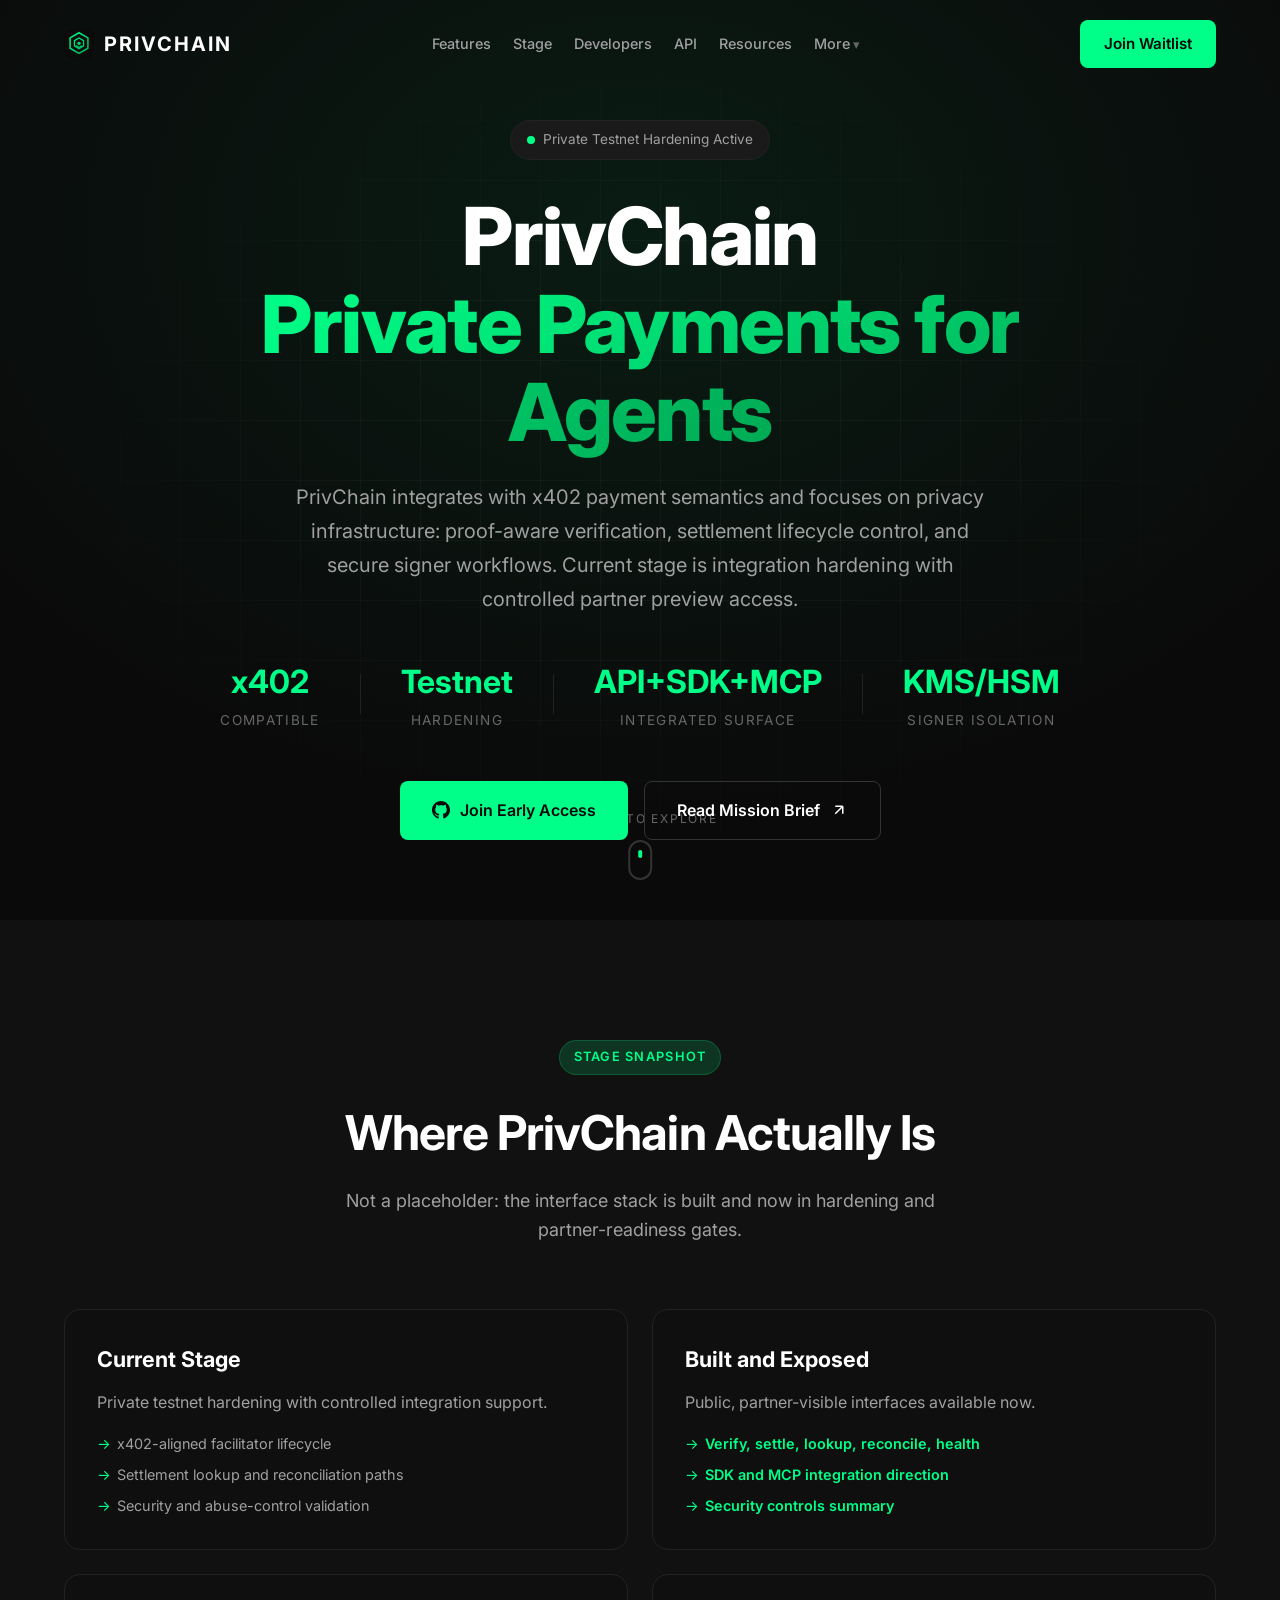
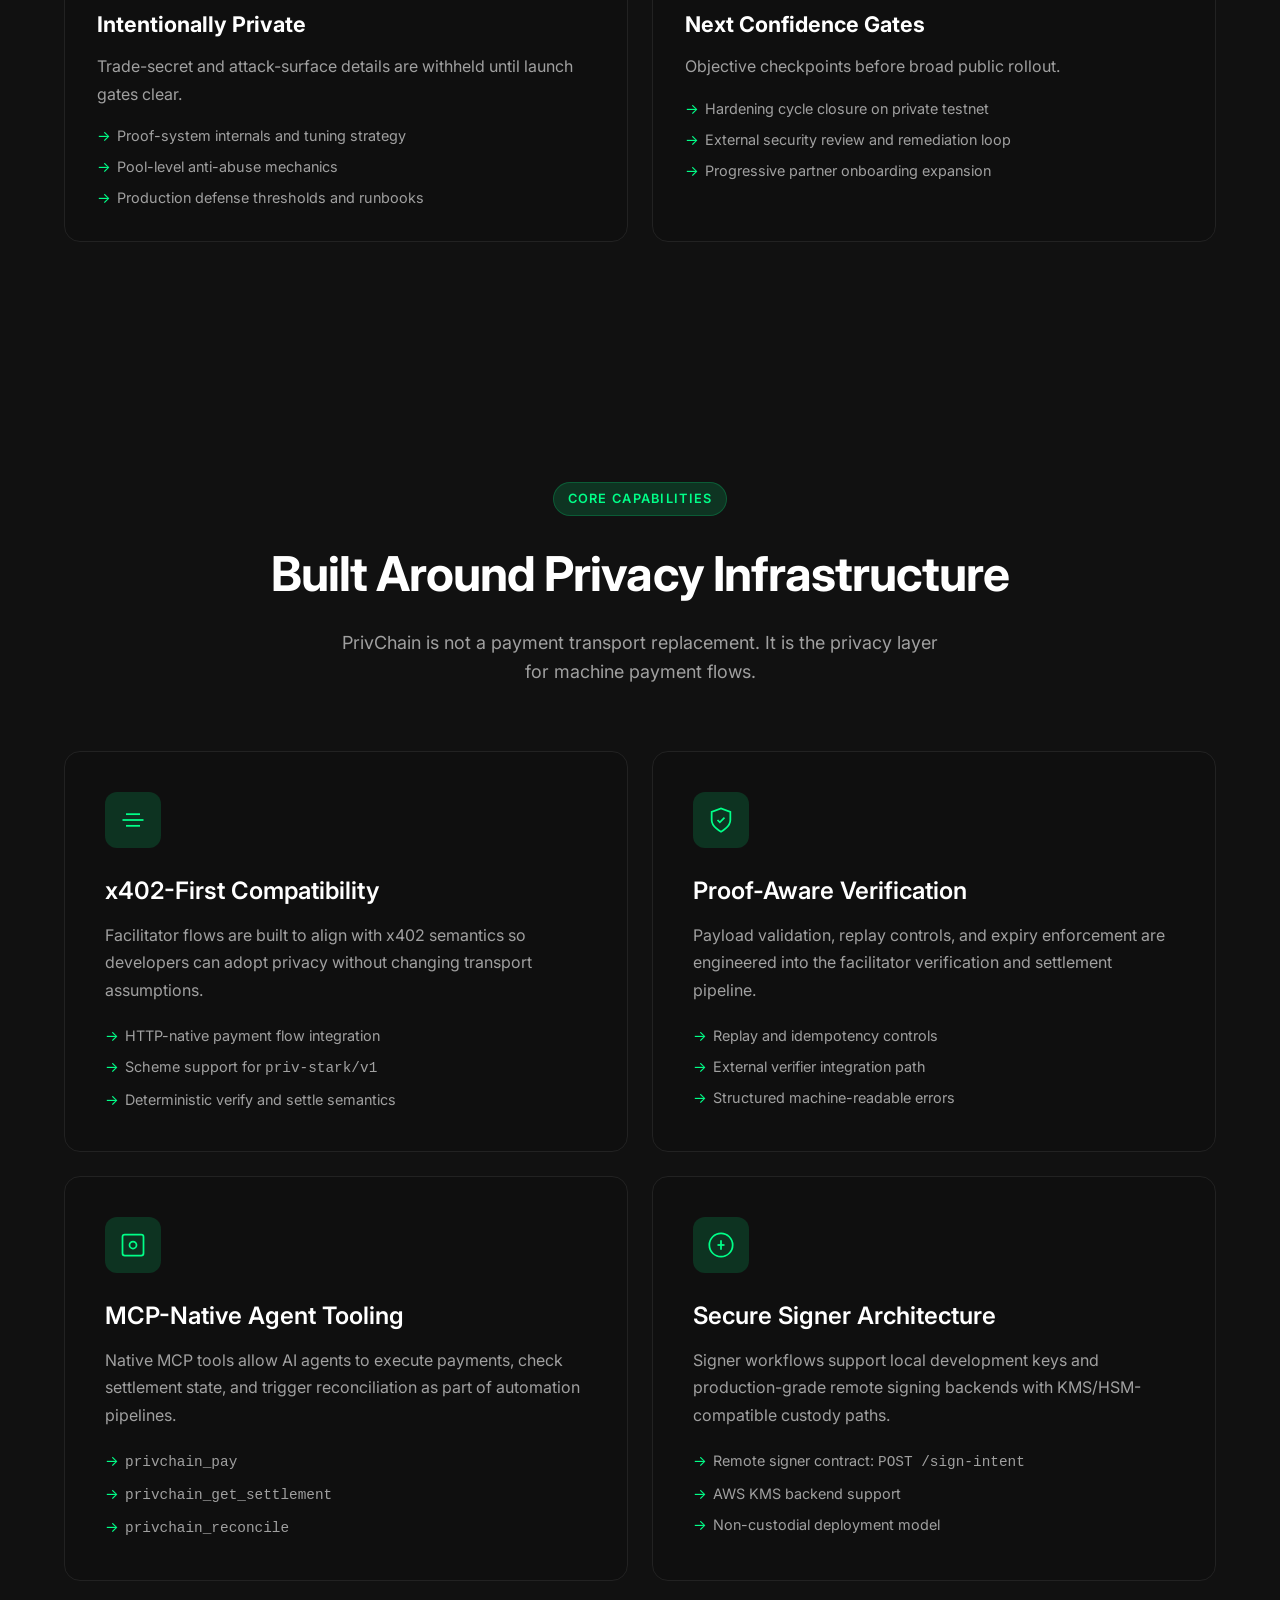
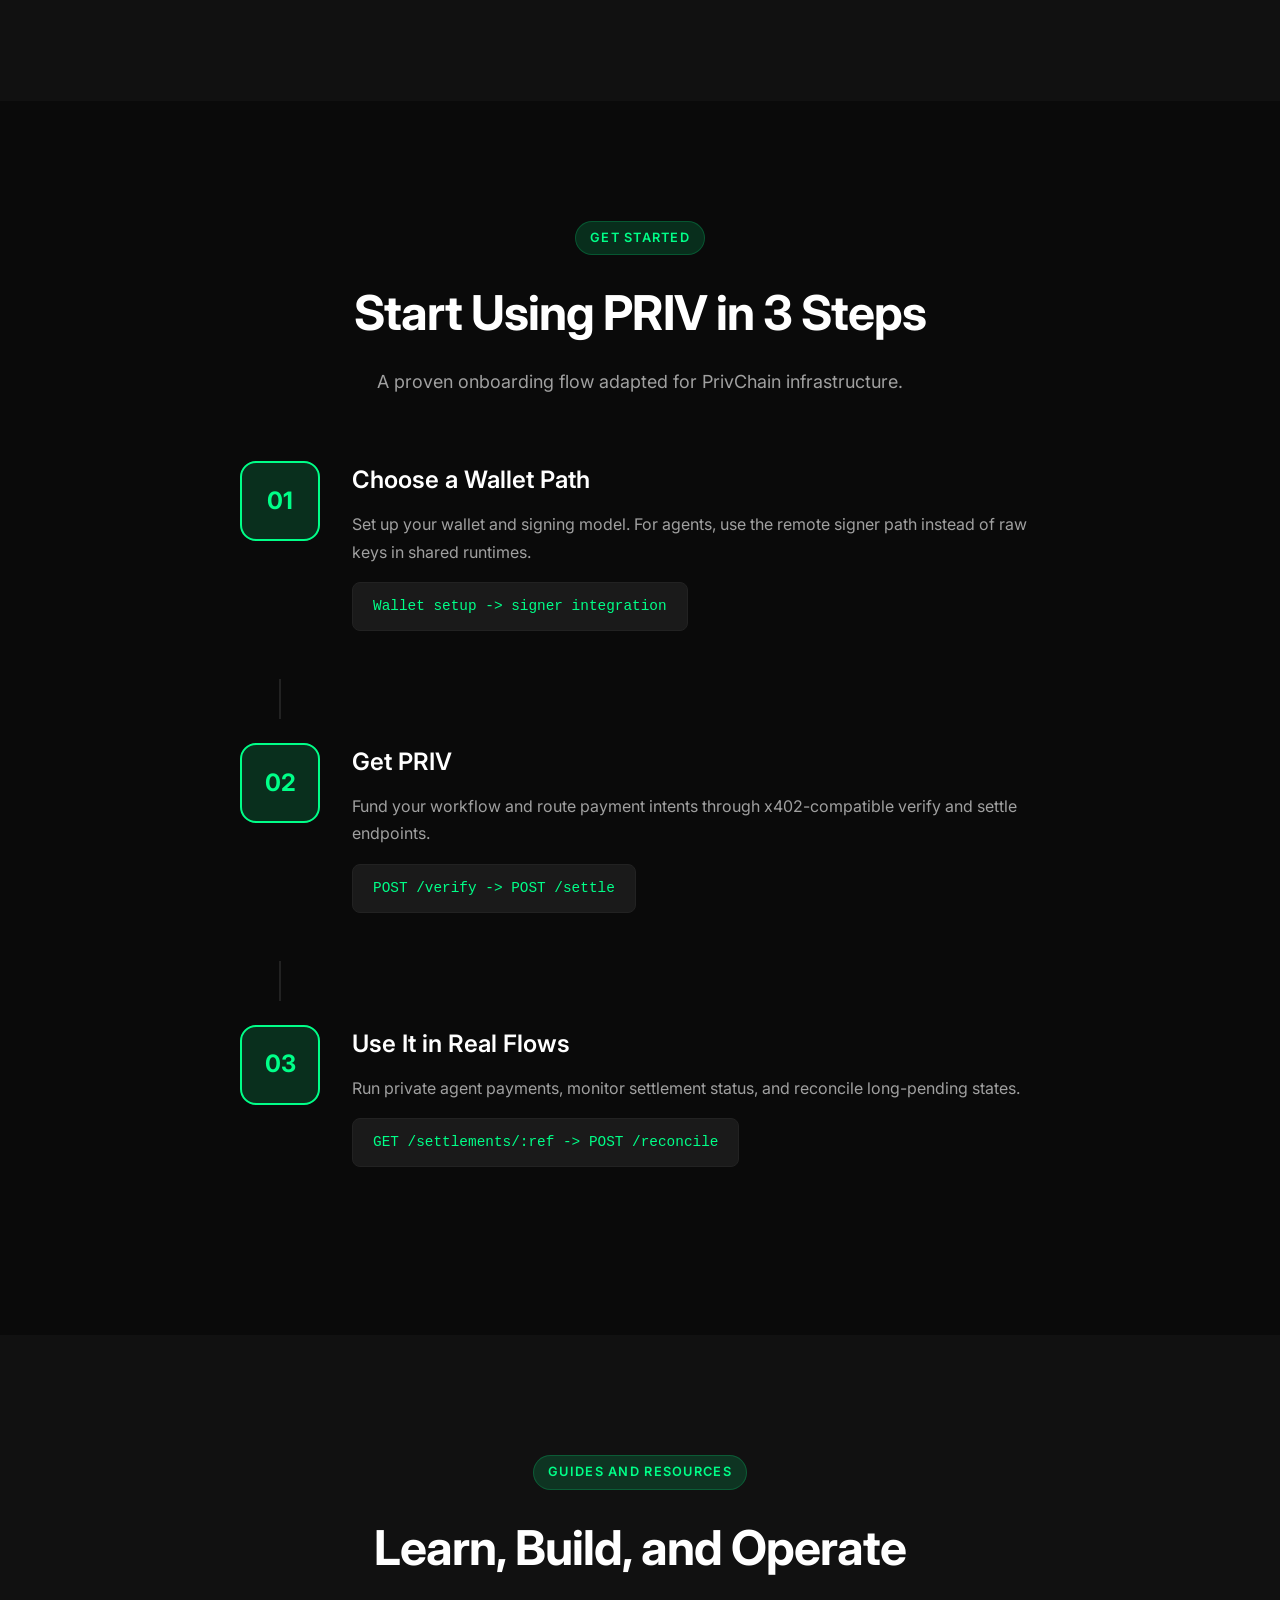
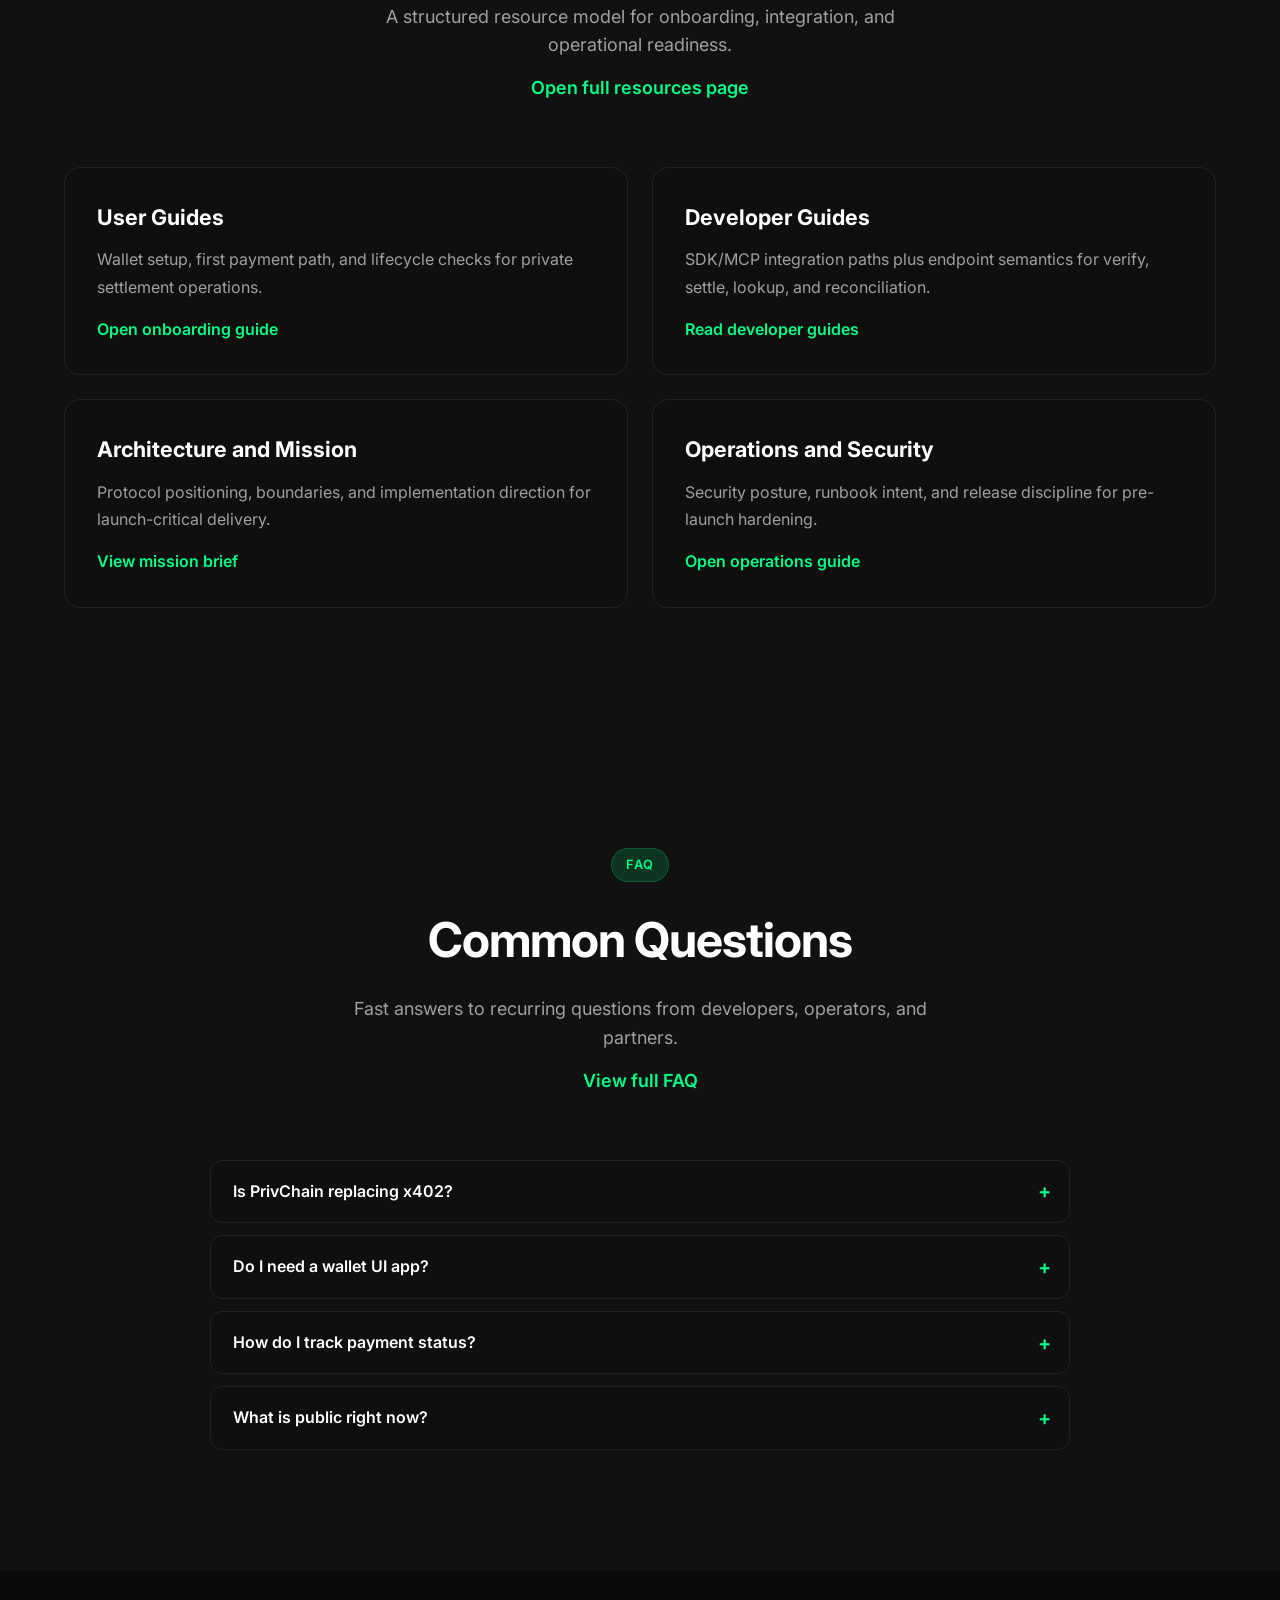
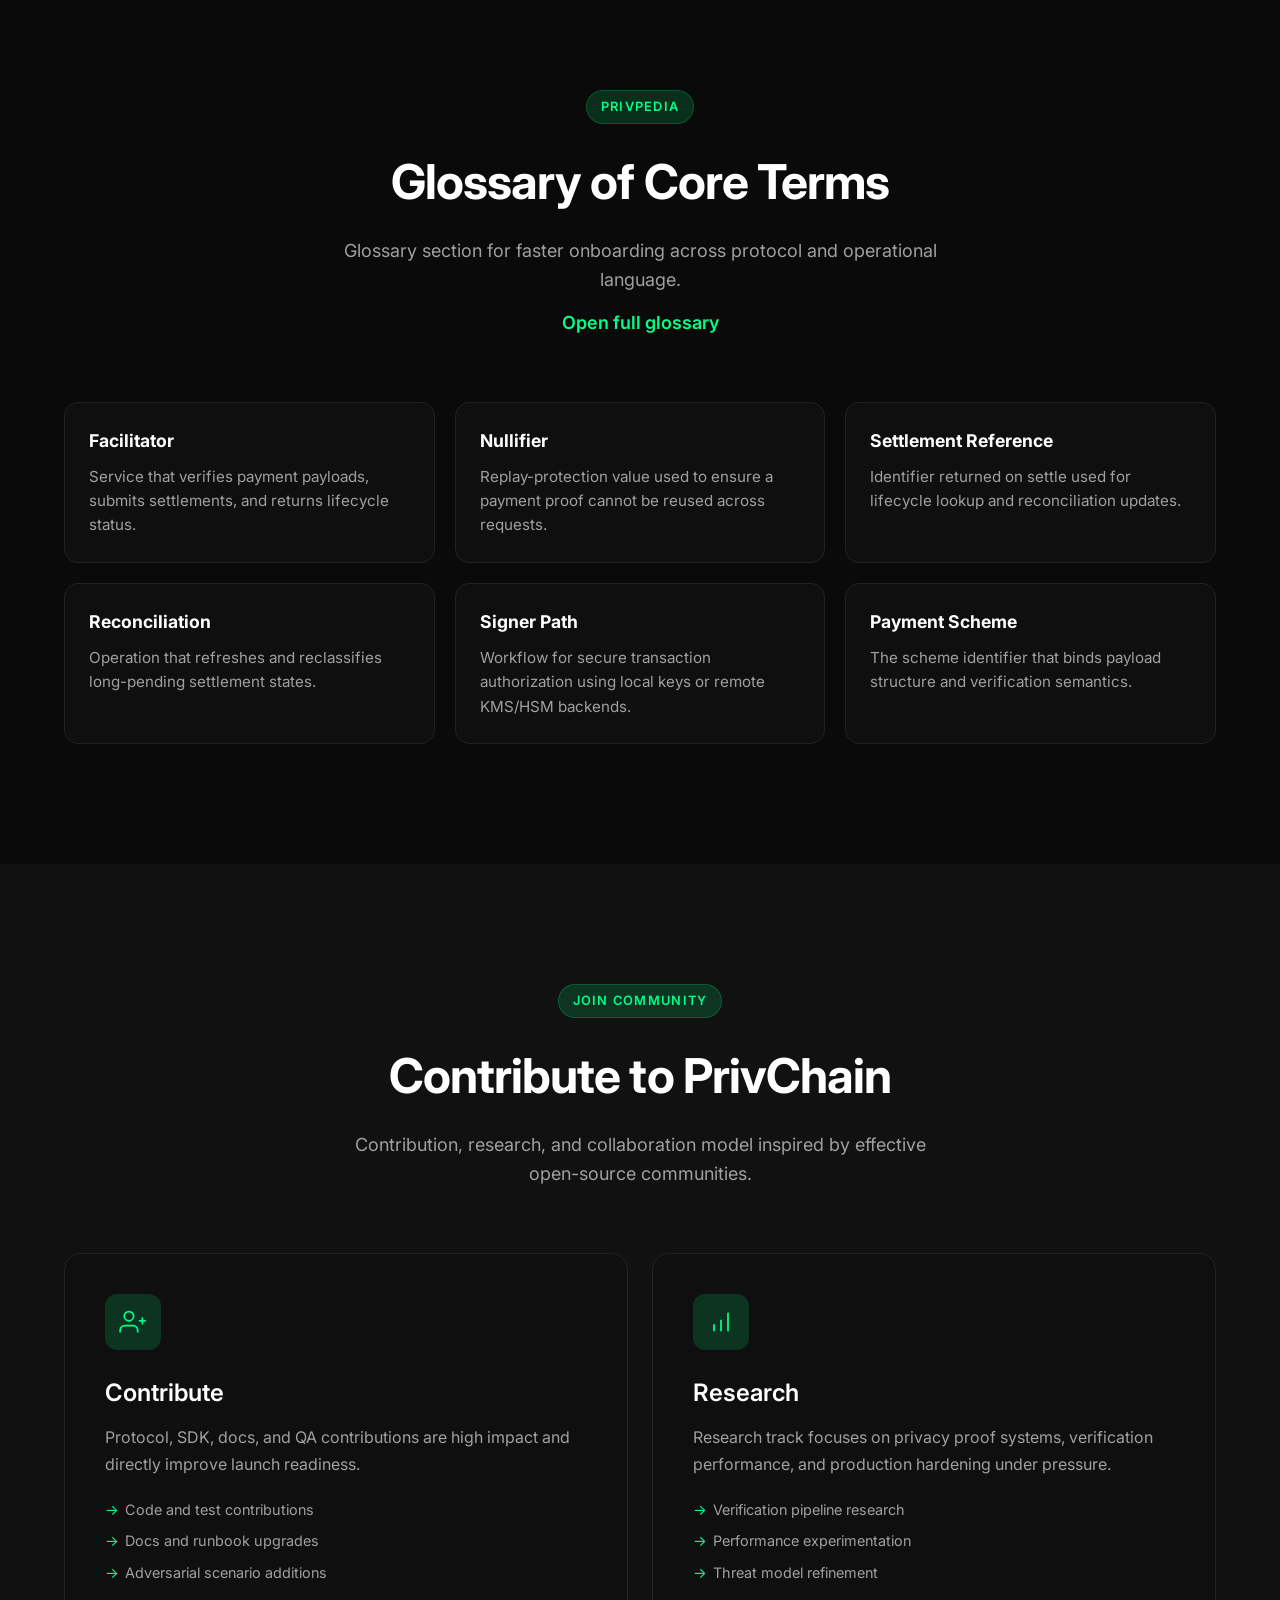
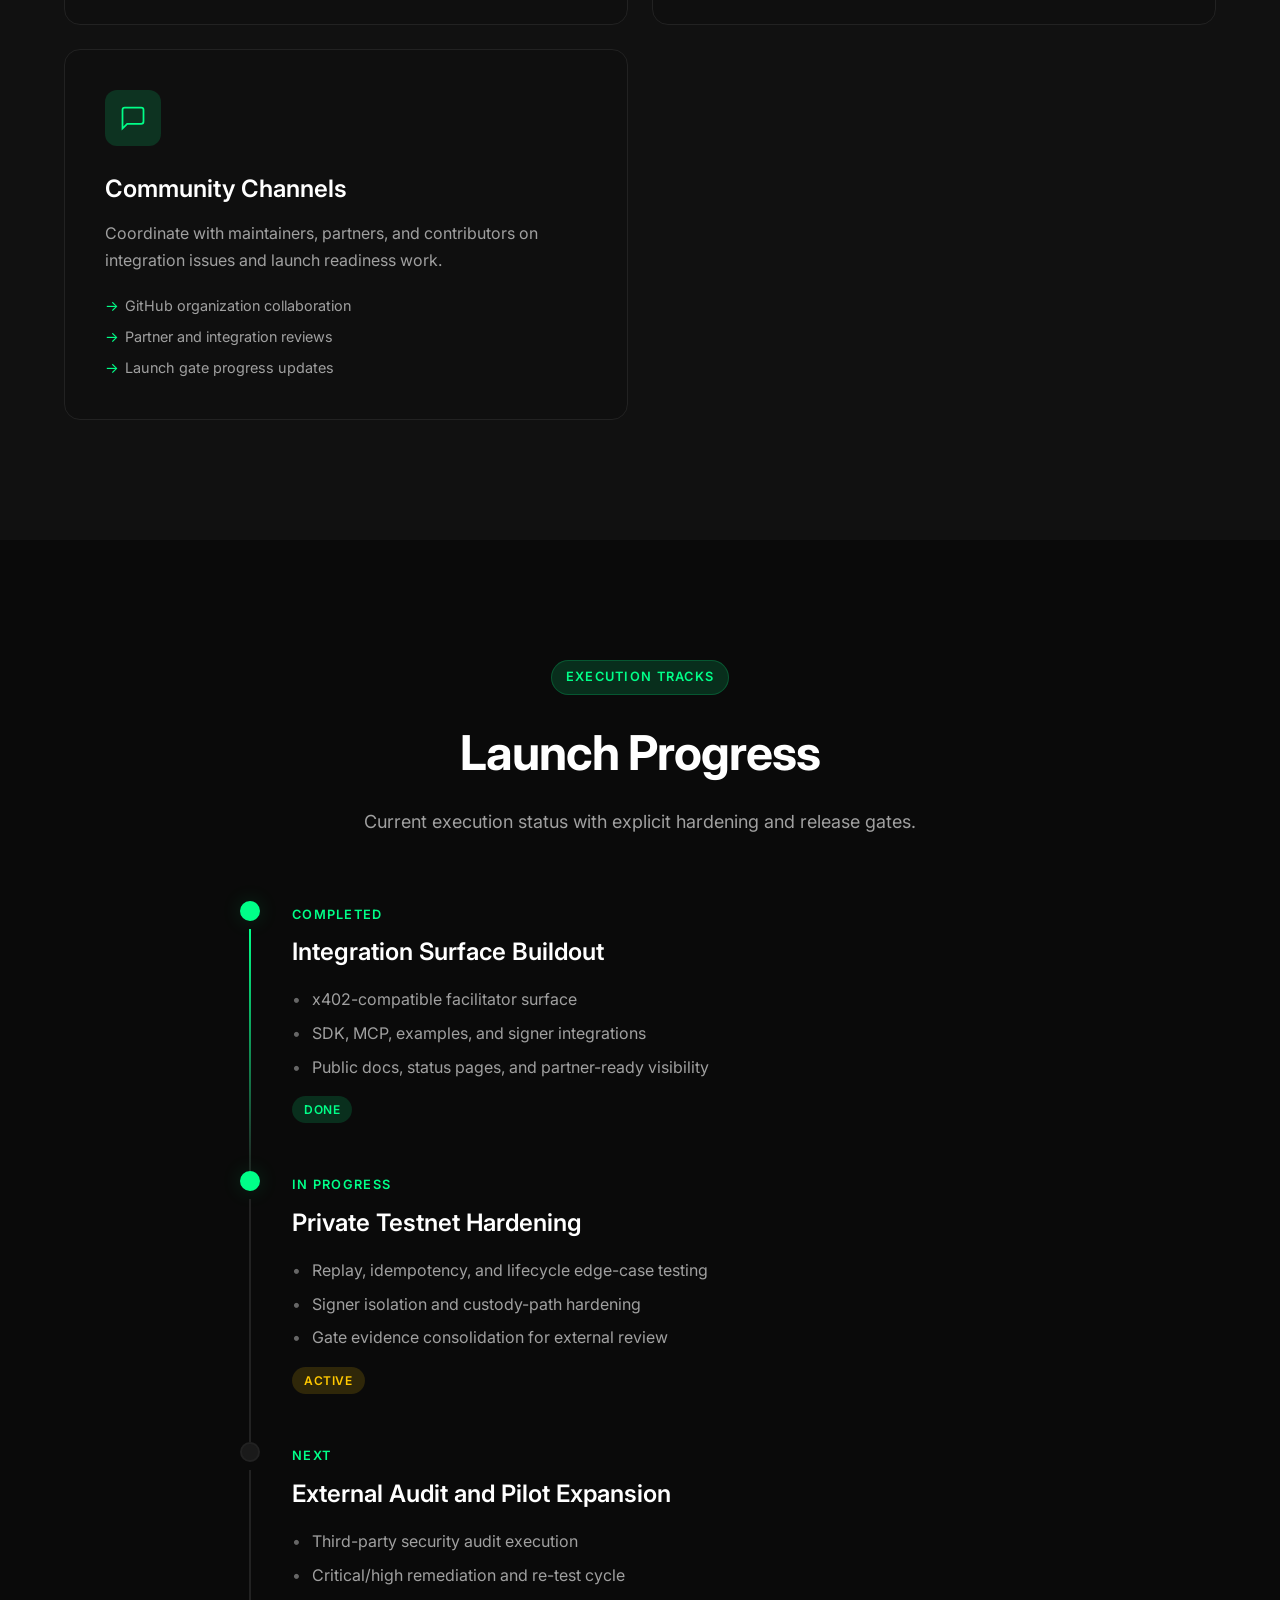
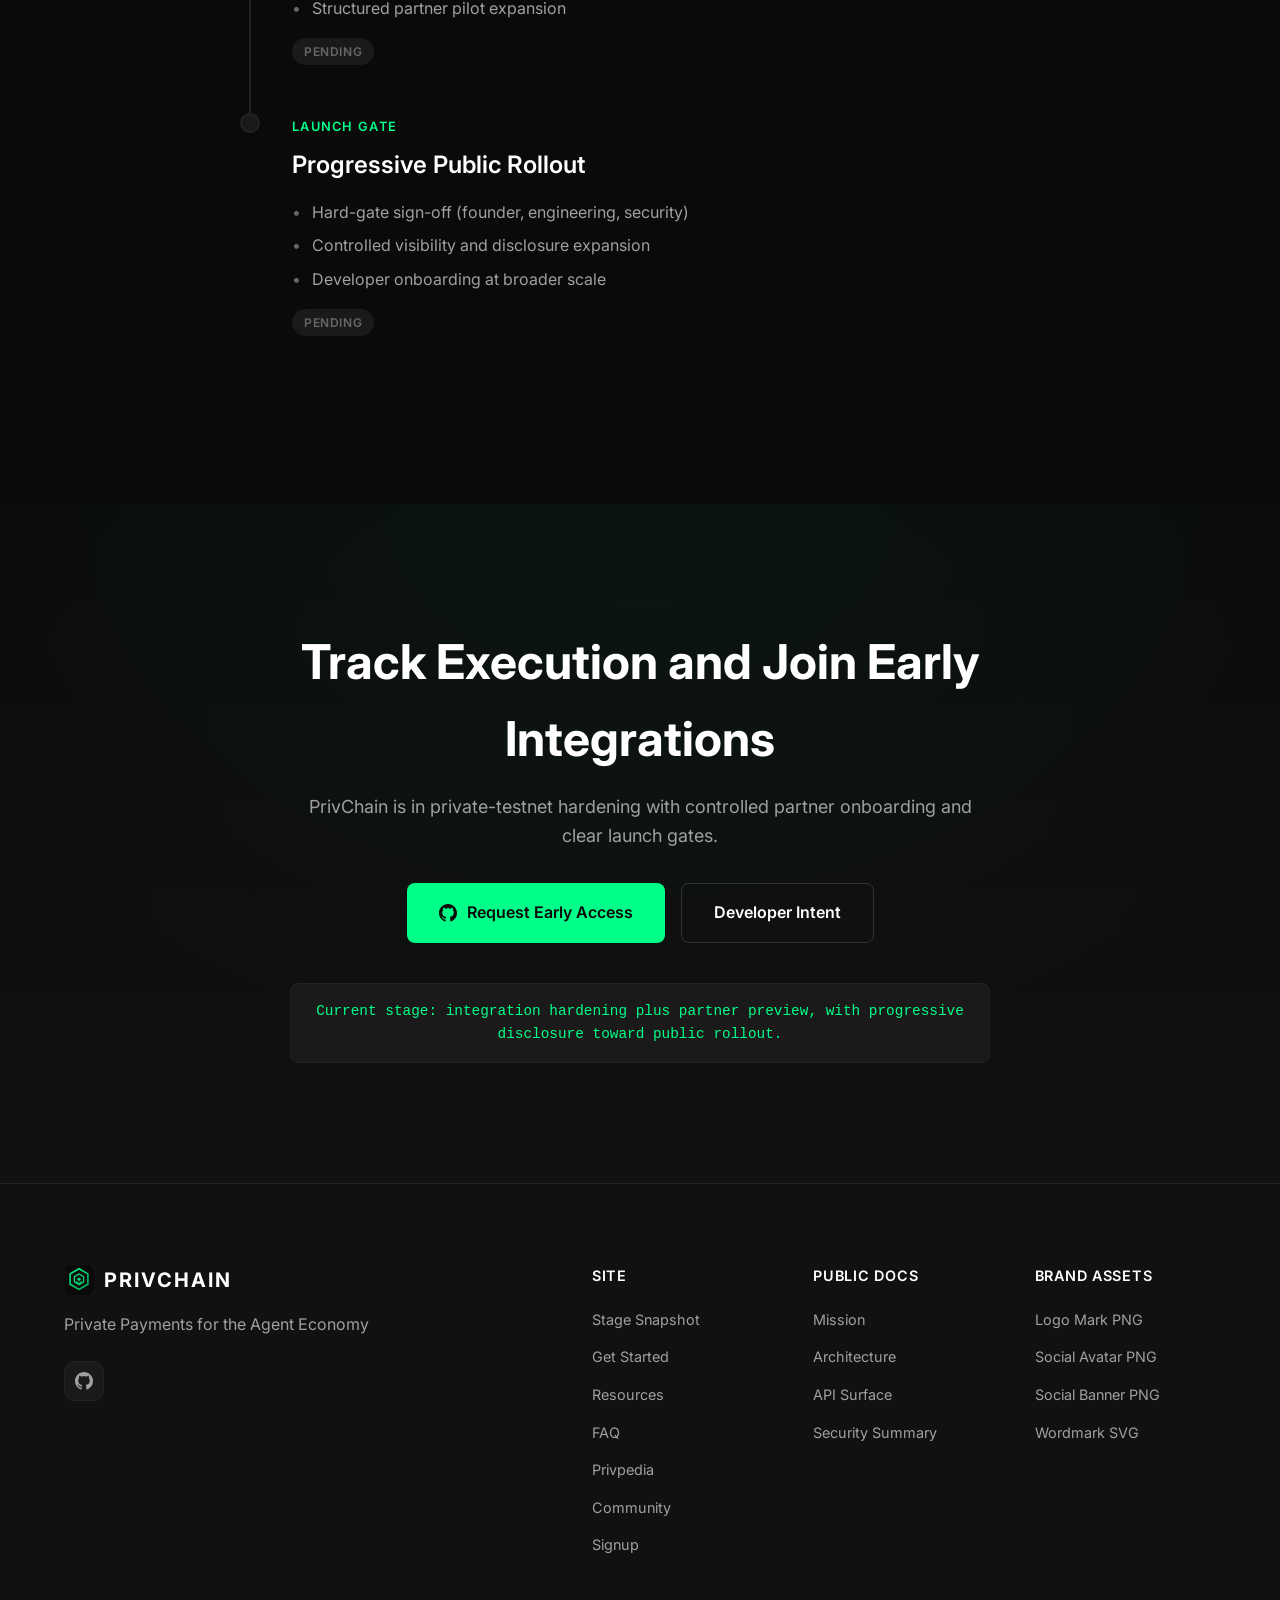
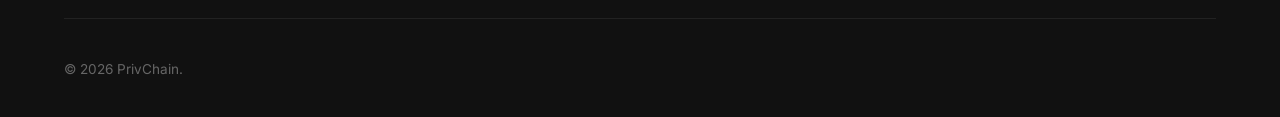
==== commit f2f3e316: "Streamline top navigation with compact primary links and More menu" ====
--- a/index.html
+++ b/index.html
@@ -67,14 +67,23 @@
             <ul class="nav-links">
                 <li><a href="#features">Features</a></li>
                 <li><a href="#stage">Stage</a></li>
-                <li><a href="#get-started">Get Started</a></li>
+                <li><a href="developers.html">Developers</a></li>
+                <li><a href="api.html">API</a></li>
                 <li><a href="resources.html">Resources</a></li>
-                <li><a href="faq.html">FAQ</a></li>
-                <li><a href="privpedia.html">Privpedia</a></li>
-                <li><a href="#community">Community</a></li>
-                <li><a href="#roadmap">Execution</a></li>
-                <li><a href="api.html">API</a></li>
-                <li><a href="signup.html">Signup</a></li>
+                <li>
+                    <details class="nav-more">
+                        <summary>More</summary>
+                        <ul class="nav-more-menu">
+                            <li><a href="faq.html">FAQ</a></li>
+                            <li><a href="privpedia.html">Privpedia</a></li>
+                            <li><a href="mission.html">Mission</a></li>
+                            <li><a href="security.html">Security</a></li>
+                            <li><a href="#community">Community</a></li>
+                            <li><a href="#roadmap">Execution</a></li>
+                            <li><a href="signup.html">Signup</a></li>
+                        </ul>
+                    </details>
+                </li>
             </ul>
             <a href="signup.html" class="btn btn-primary nav-cta" data-funnel-cta="nav">Join Waitlist</a>
             <button class="mobile-menu-btn" aria-label="Toggle menu">
@@ -645,5 +654,7 @@
             observer.observe(el);
         });
     </script>
+  <script src="assets/js/analytics-config.js"></script>
+  <script src="assets/js/analytics.js"></script>
 </body>
 </html>
--- a/styles.css
+++ b/styles.css
@@ -123,7 +123,11 @@
 .nav-links {
     display: flex;
     align-items: center;
-    gap: 40px;
+    gap: 22px;
+}
+
+.nav-links > li {
+    position: relative;
 }
 
 .nav-links a {
@@ -135,6 +139,68 @@
 
 .nav-links a:hover {
     color: var(--accent);
+}
+
+.nav-more {
+    position: relative;
+}
+
+.nav-more summary {
+    list-style: none;
+    cursor: pointer;
+    font-size: 0.9rem;
+    font-weight: 500;
+    color: var(--text-secondary);
+    transition: color var(--transition-fast);
+}
+
+.nav-more summary::-webkit-details-marker {
+    display: none;
+}
+
+.nav-more summary::after {
+    content: " ▾";
+    font-size: 0.8rem;
+    color: var(--text-tertiary);
+}
+
+.nav-more:hover summary,
+.nav-more[open] summary {
+    color: var(--accent);
+}
+
+.nav-more-menu {
+    display: none;
+    position: absolute;
+    top: calc(100% + 12px);
+    right: 0;
+    min-width: 210px;
+    padding: 8px;
+    border: 1px solid var(--border-light);
+    border-radius: 10px;
+    background: rgba(12, 12, 12, 0.96);
+    backdrop-filter: blur(14px);
+    box-shadow: 0 14px 32px rgba(0, 0, 0, 0.35);
+    z-index: 20;
+}
+
+.nav-more[open] .nav-more-menu {
+    display: block;
+}
+
+.nav-more-menu li {
+    width: 100%;
+}
+
+.nav-more-menu a {
+    display: block;
+    width: 100%;
+    padding: 8px 10px;
+    border-radius: 7px;
+}
+
+.nav-more-menu a:hover {
+    background: rgba(255, 255, 255, 0.04);
 }
 
 .nav-cta {
@@ -1363,8 +1429,29 @@
         border-left: 1px solid var(--border);
     }
 
+    .nav-links > li {
+        width: 100%;
+    }
+
     .nav-links.active {
         right: 0;
+    }
+
+    .nav-links a,
+    .nav-more summary {
+        display: block;
+        width: 100%;
+        font-size: 1rem;
+    }
+
+    .nav-more-menu {
+        position: static;
+        min-width: 100%;
+        margin-top: 8px;
+        border-radius: 8px;
+        border-color: var(--border);
+        box-shadow: none;
+        backdrop-filter: none;
     }
 
     .nav-cta {
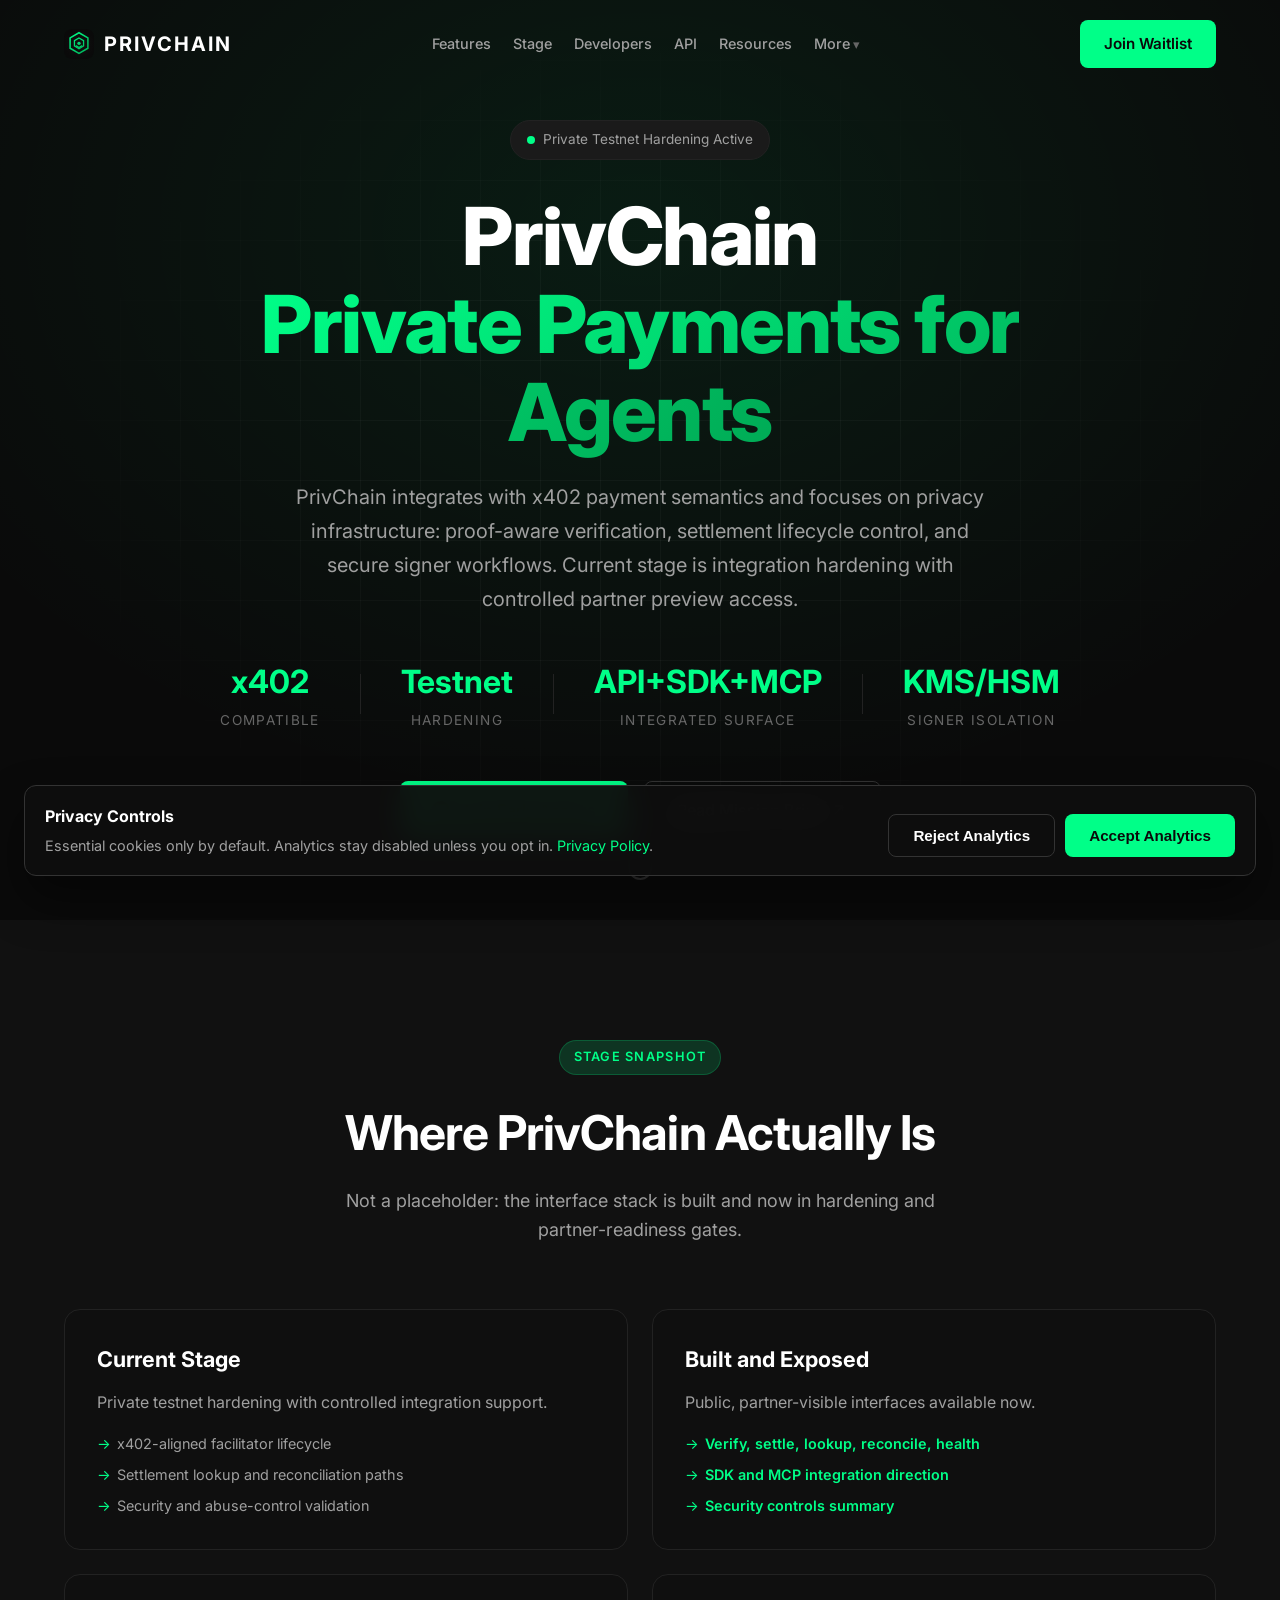
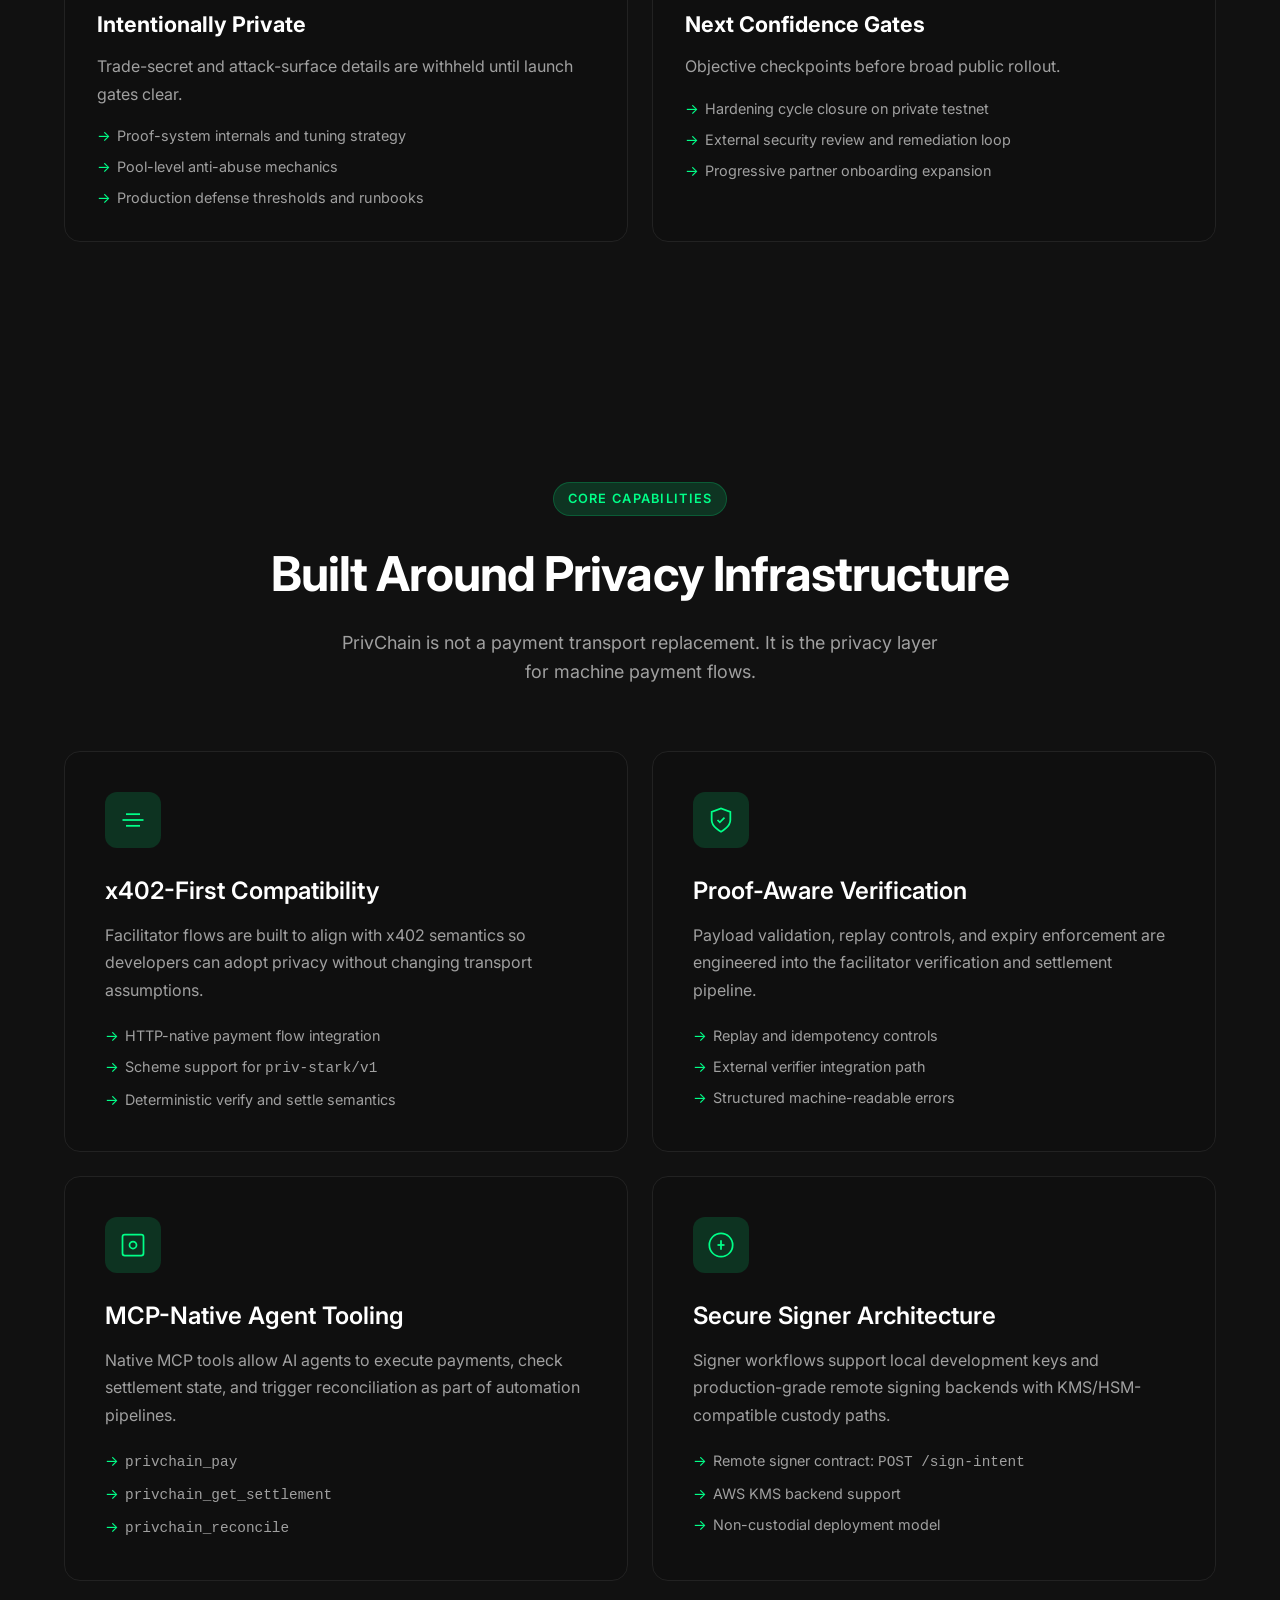
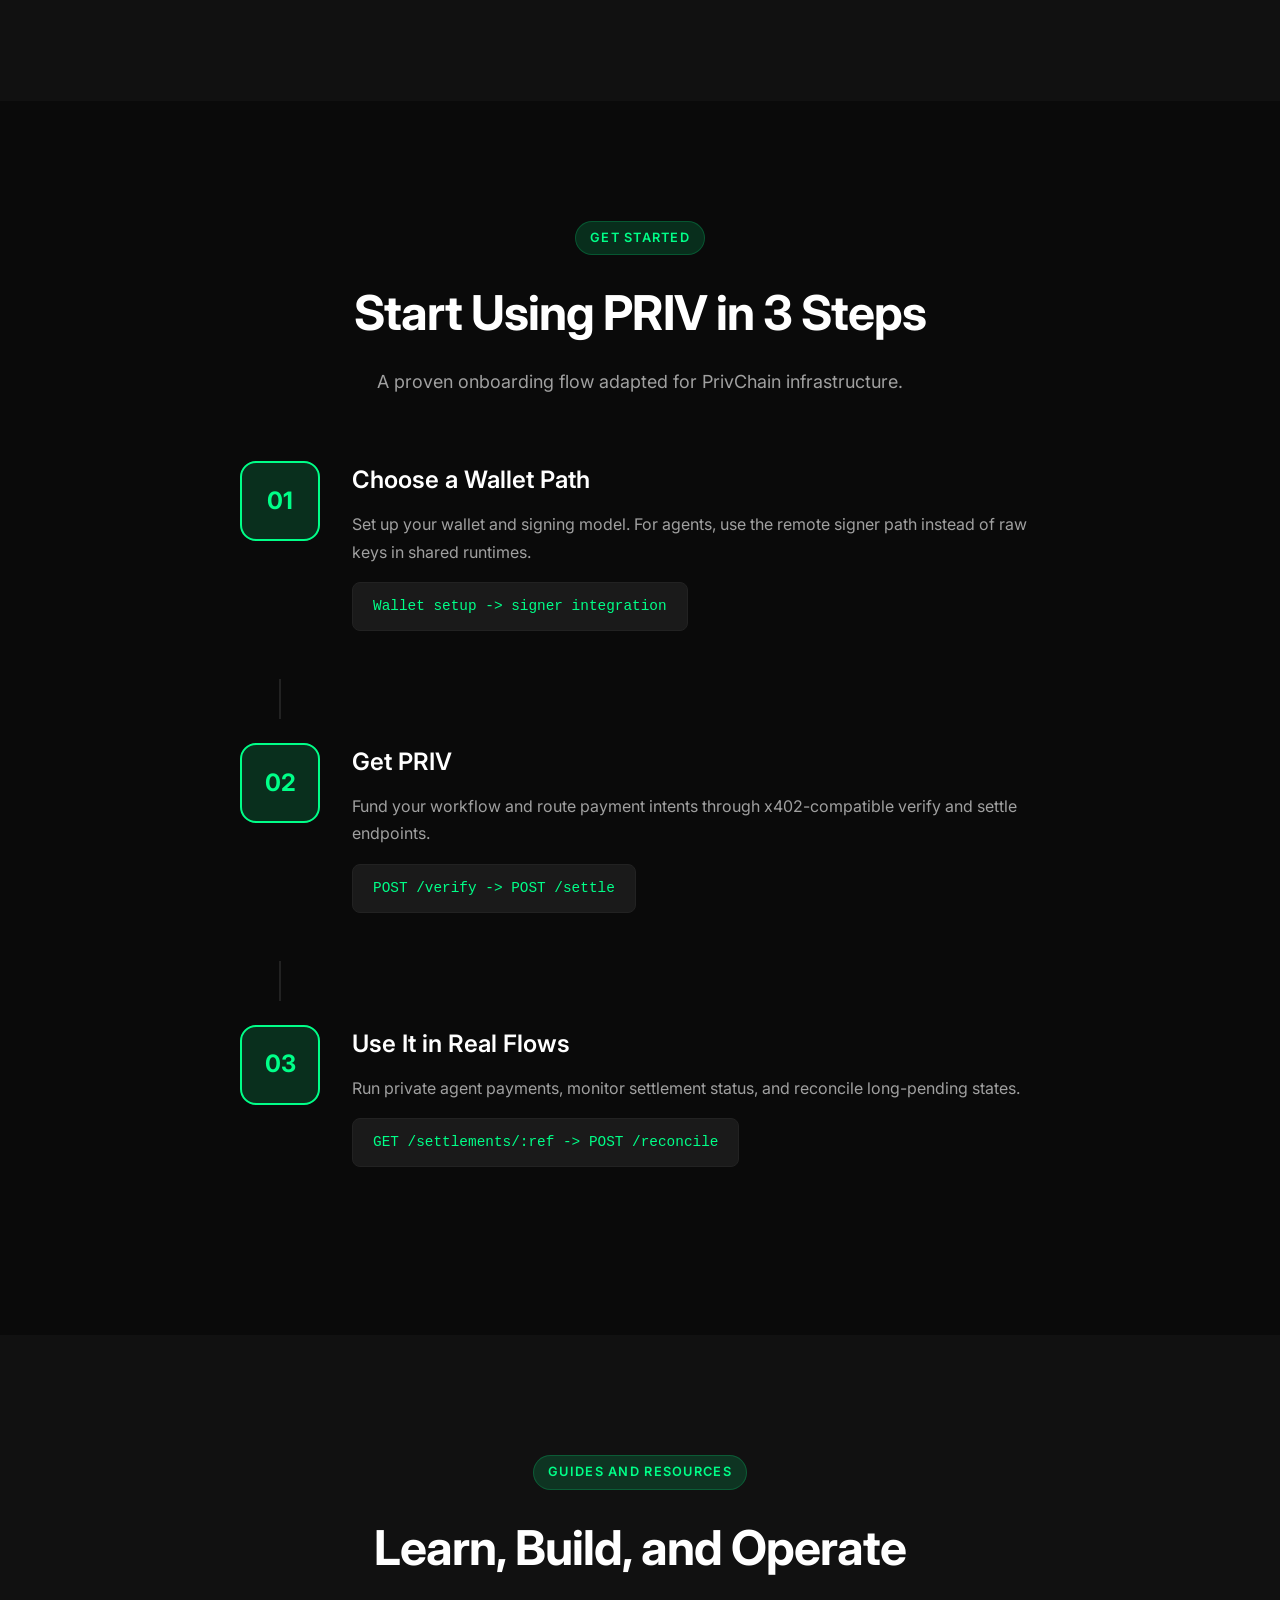
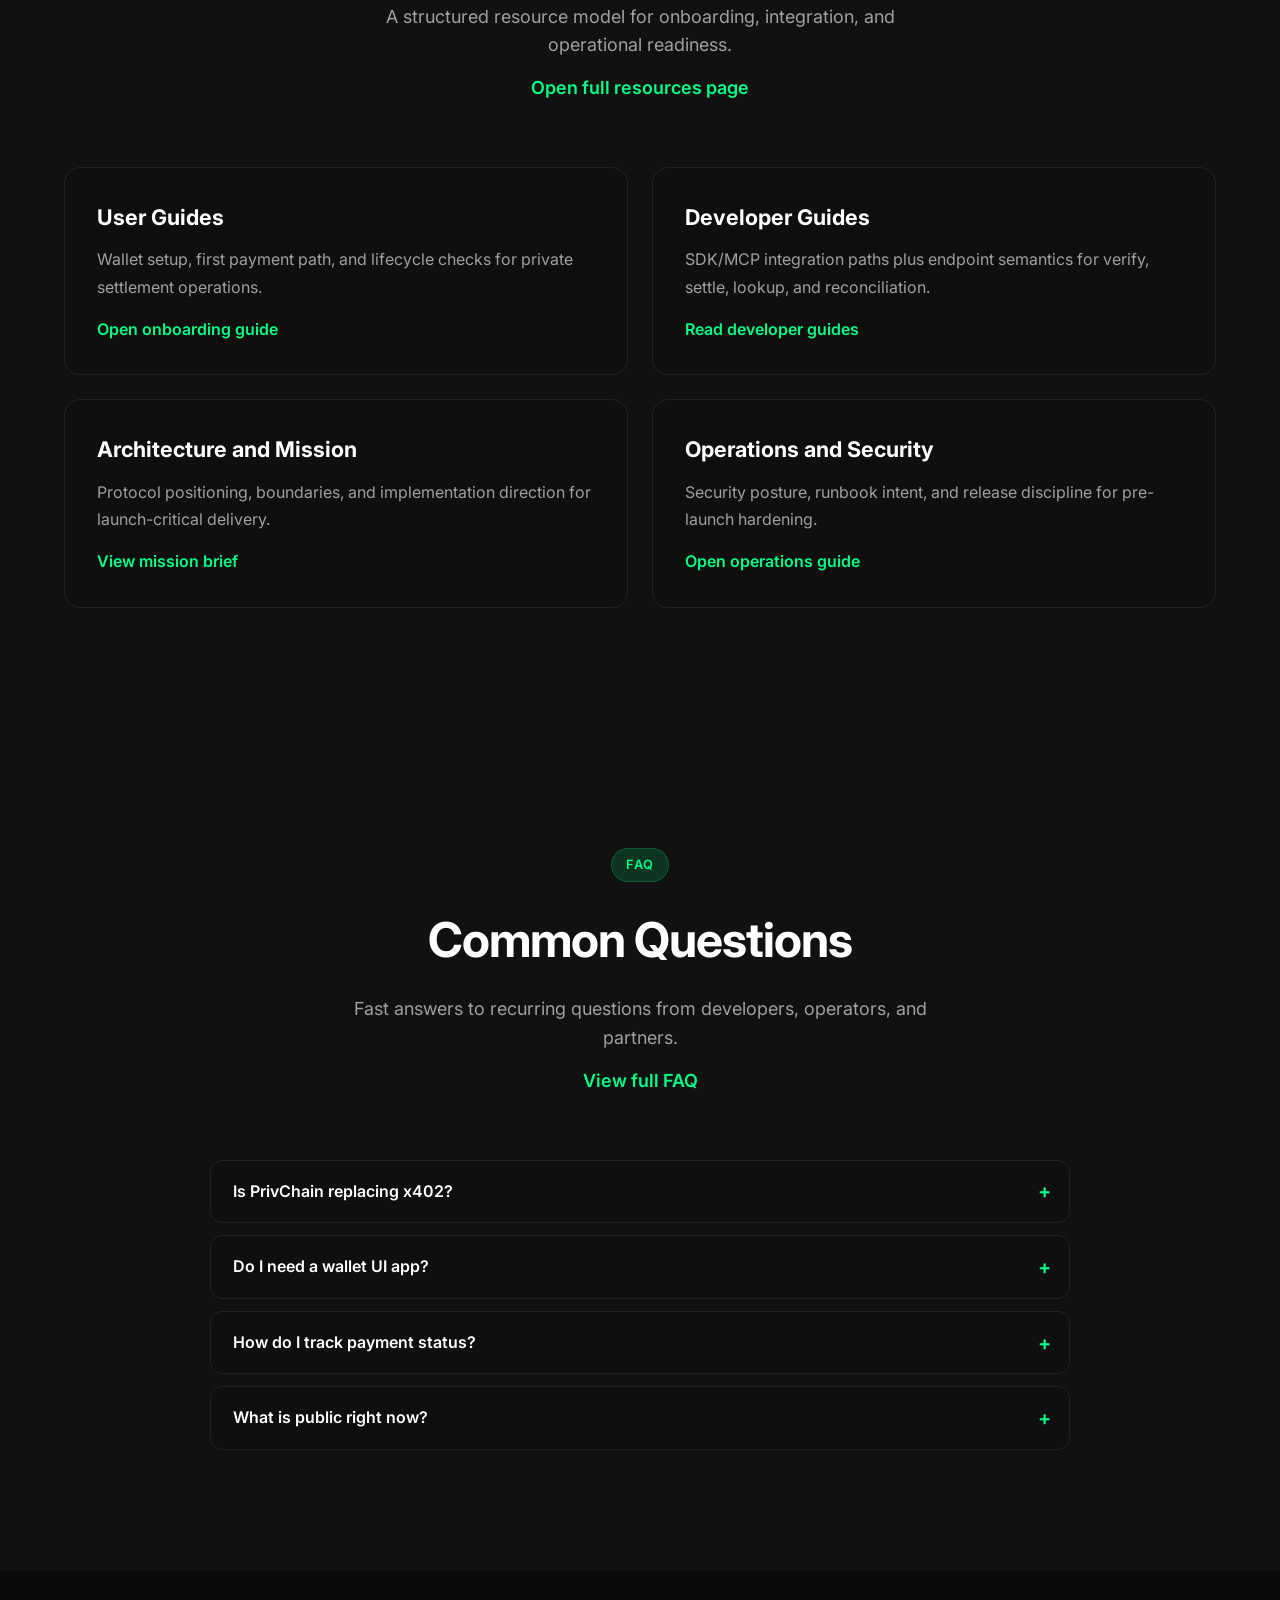
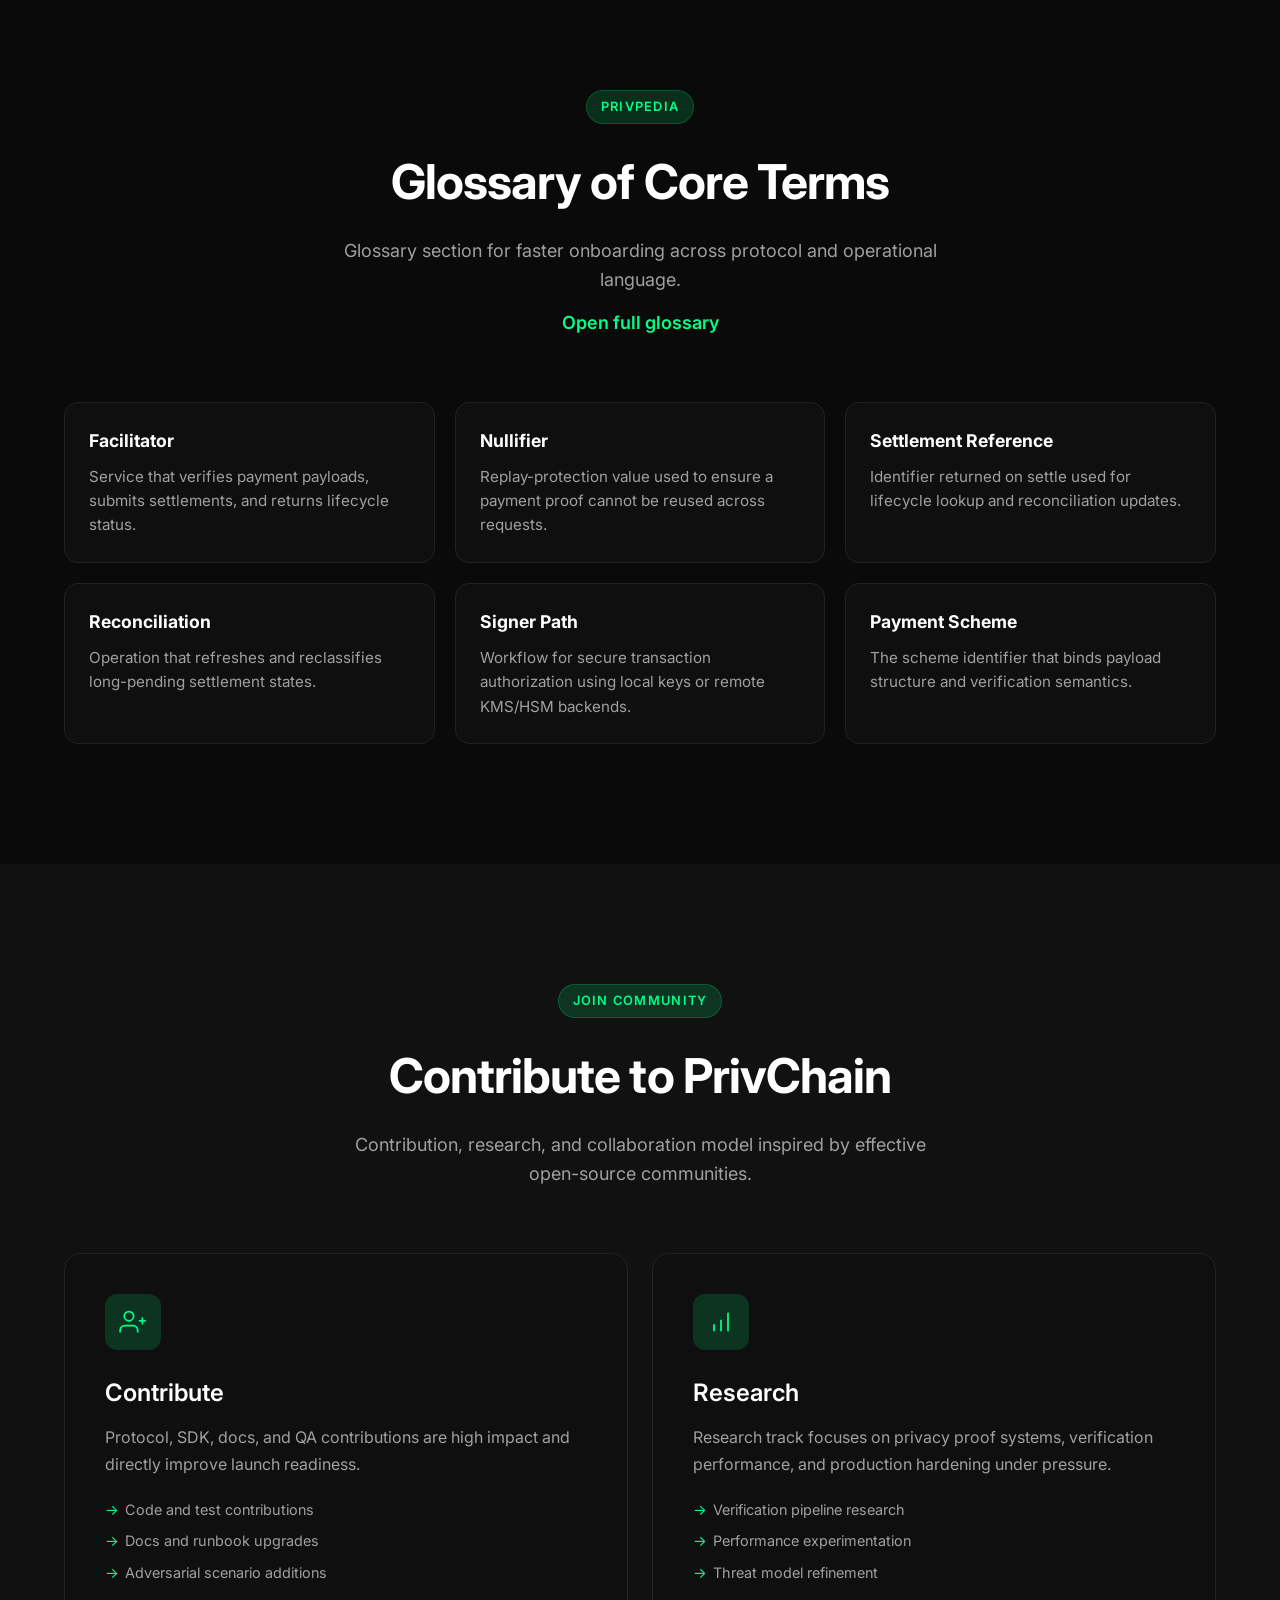
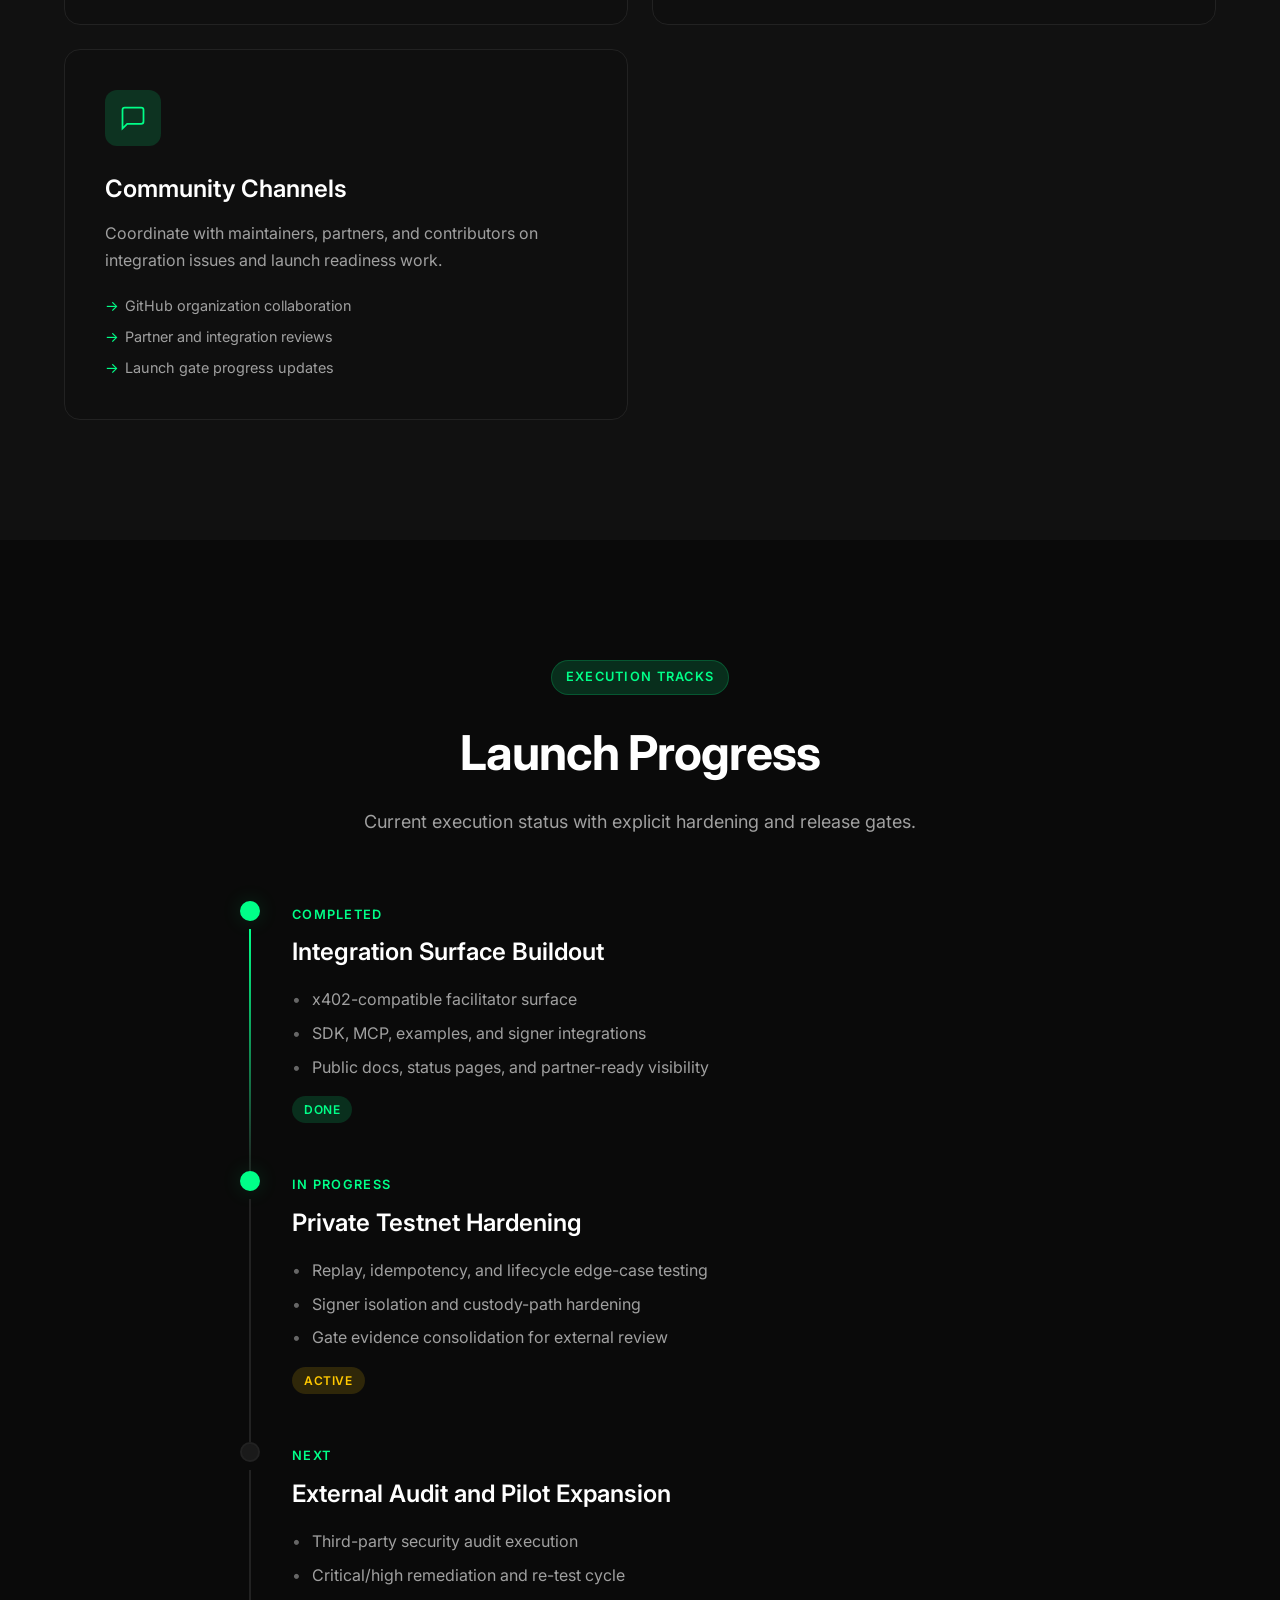
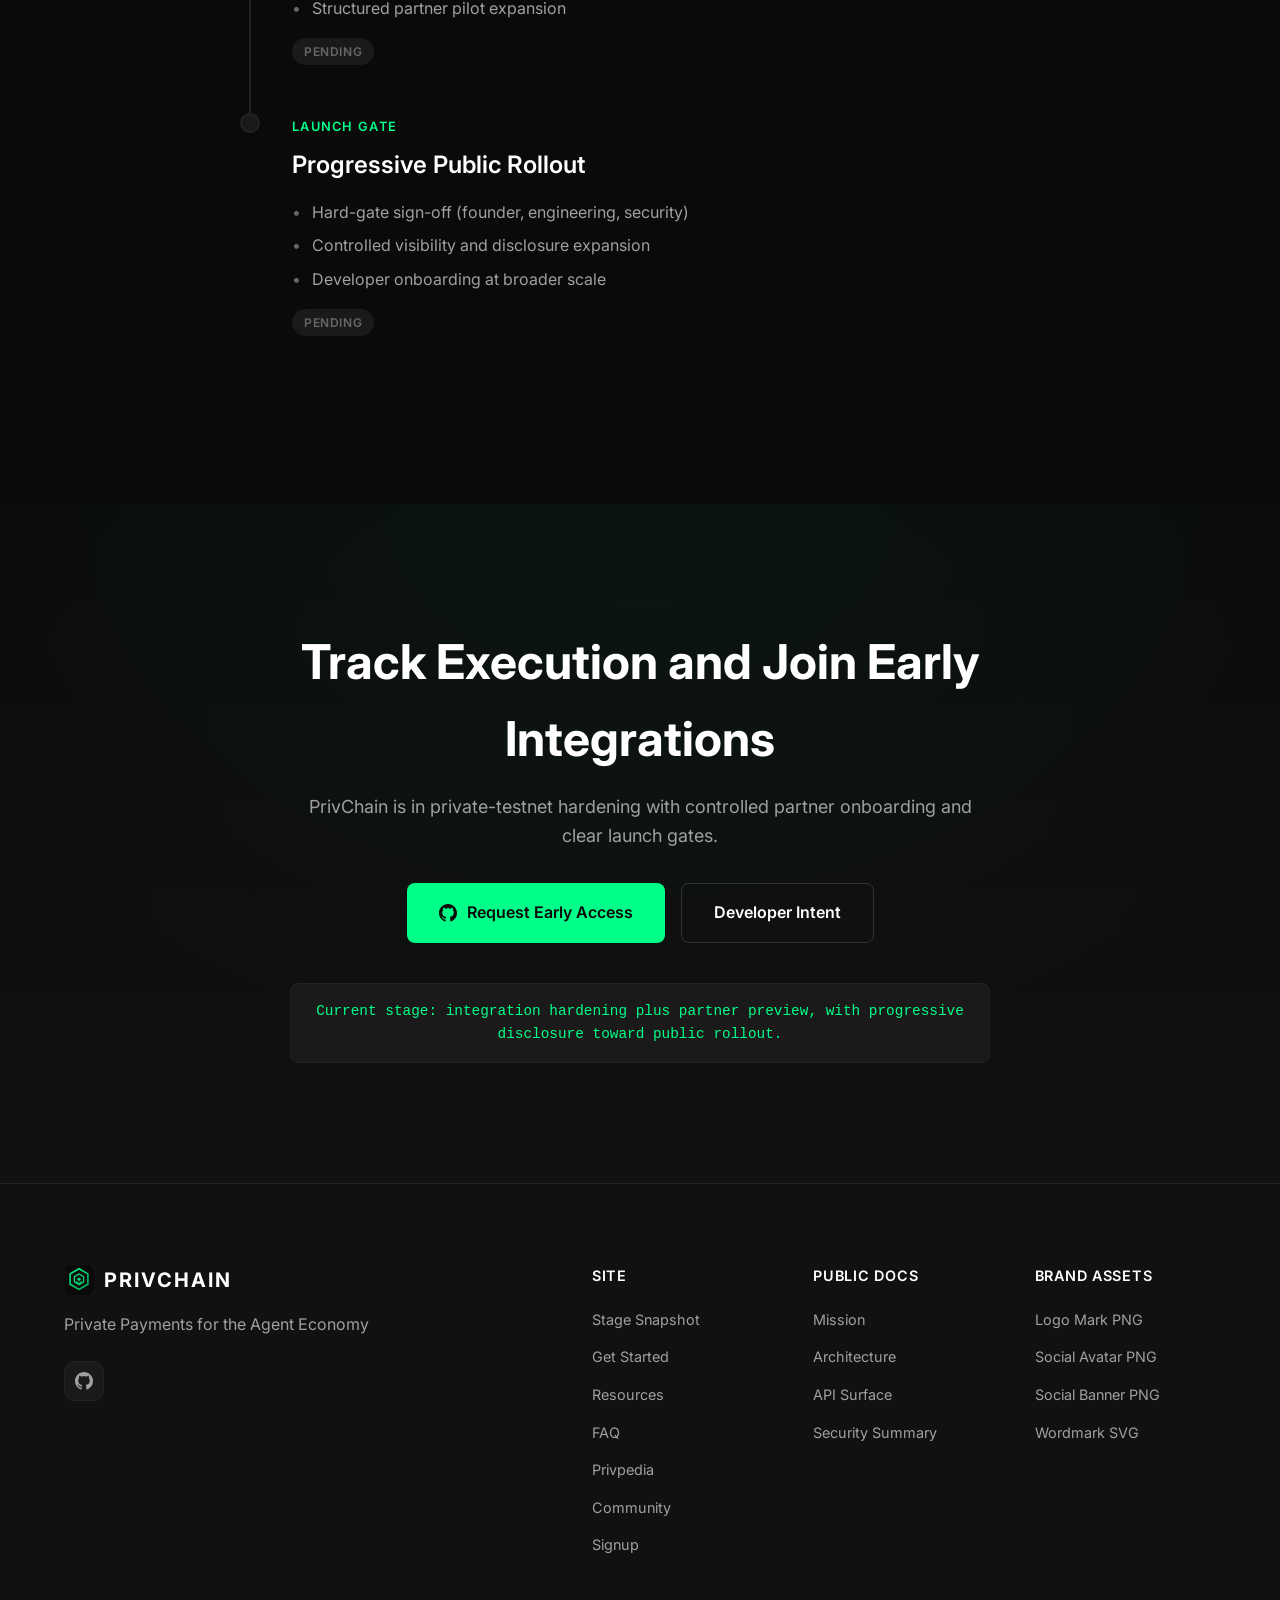
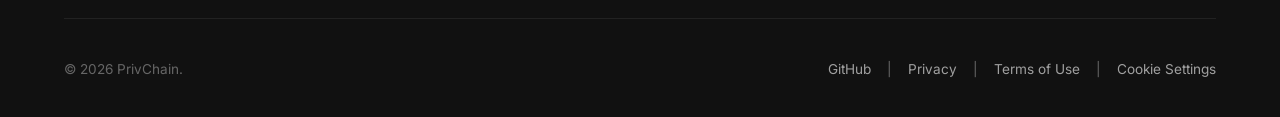
==== commit 1a03d9bc: "Add GDPR-focused legal pages, consent-gated analytics, and legal footers" ====
--- a/index.html
+++ b/index.html
@@ -60,7 +60,7 @@
 <body>
     <nav class="navbar">
         <div class="container nav-container">
-            <a href="#" class="logo" aria-label="PrivChain Home">
+            <a href="index.html" class="logo" aria-label="PrivChain Home">
                 <img class="logo-image" src="assets/brand/logo-mark.svg" alt="PrivChain logo">
                 <span class="logo-text">PRIVCHAIN</span>
             </a>
@@ -564,7 +564,7 @@
         <div class="container">
             <div class="footer-main">
                 <div class="footer-brand">
-                    <a href="#" class="logo" aria-label="PrivChain Home">
+                    <a href="index.html" class="logo" aria-label="PrivChain Home">
                         <img class="logo-image" src="assets/brand/logo-mark.svg" alt="PrivChain logo">
                         <span class="logo-text">PRIVCHAIN</span>
                     </a>
@@ -610,6 +610,15 @@
             </div>
             <div class="footer-bottom">
                 <p>&copy; 2026 PrivChain.</p>
+                <div class="footer-legal">
+                    <a href="https://github.com/PrivChain" target="_blank" rel="noopener">GitHub</a>
+                    <span>|</span>
+                    <a href="privacy.html">Privacy</a>
+                    <span>|</span>
+                    <a href="terms.html">Terms of Use</a>
+                    <span>|</span>
+                    <a href="#cookie-settings" data-open-consent>Cookie Settings</a>
+                </div>
             </div>
         </div>
     </footer>
@@ -654,6 +663,7 @@
             observer.observe(el);
         });
     </script>
+  <script src="assets/js/consent.js"></script>
   <script src="assets/js/analytics-config.js"></script>
   <script src="assets/js/analytics.js"></script>
 </body>
--- a/styles.css
+++ b/styles.css
@@ -1389,6 +1389,52 @@
 }
 
 /* ===================================
+   Cookie Banner
+   =================================== */
+.cookie-banner {
+    position: fixed;
+    left: 24px;
+    right: 24px;
+    bottom: 24px;
+    z-index: 1200;
+    display: flex;
+    align-items: flex-end;
+    justify-content: space-between;
+    gap: 20px;
+    padding: 18px 20px;
+    border: 1px solid var(--border-light);
+    border-radius: 12px;
+    background: rgba(14, 14, 14, 0.96);
+    backdrop-filter: blur(14px);
+    box-shadow: 0 24px 48px rgba(0, 0, 0, 0.45);
+}
+
+.cookie-banner__content h3 {
+    font-size: 1rem;
+    margin-bottom: 6px;
+}
+
+.cookie-banner__content p {
+    color: var(--text-secondary);
+    font-size: 0.9rem;
+    line-height: 1.5;
+}
+
+.cookie-banner__content a {
+    color: var(--accent);
+}
+
+.cookie-banner__actions {
+    display: flex;
+    gap: 10px;
+    flex-wrap: wrap;
+}
+
+.cookie-btn {
+    white-space: nowrap;
+}
+
+/* ===================================
    Responsive Design
    =================================== */
 @media (max-width: 1024px) {
@@ -1560,6 +1606,20 @@
         gap: 16px;
         text-align: center;
     }
+
+    .cookie-banner {
+        left: 14px;
+        right: 14px;
+        bottom: 14px;
+        flex-direction: column;
+        align-items: stretch;
+        gap: 14px;
+    }
+
+    .cookie-banner__actions .btn {
+        width: 100%;
+        justify-content: center;
+    }
 }
 
 @media (max-width: 480px) {
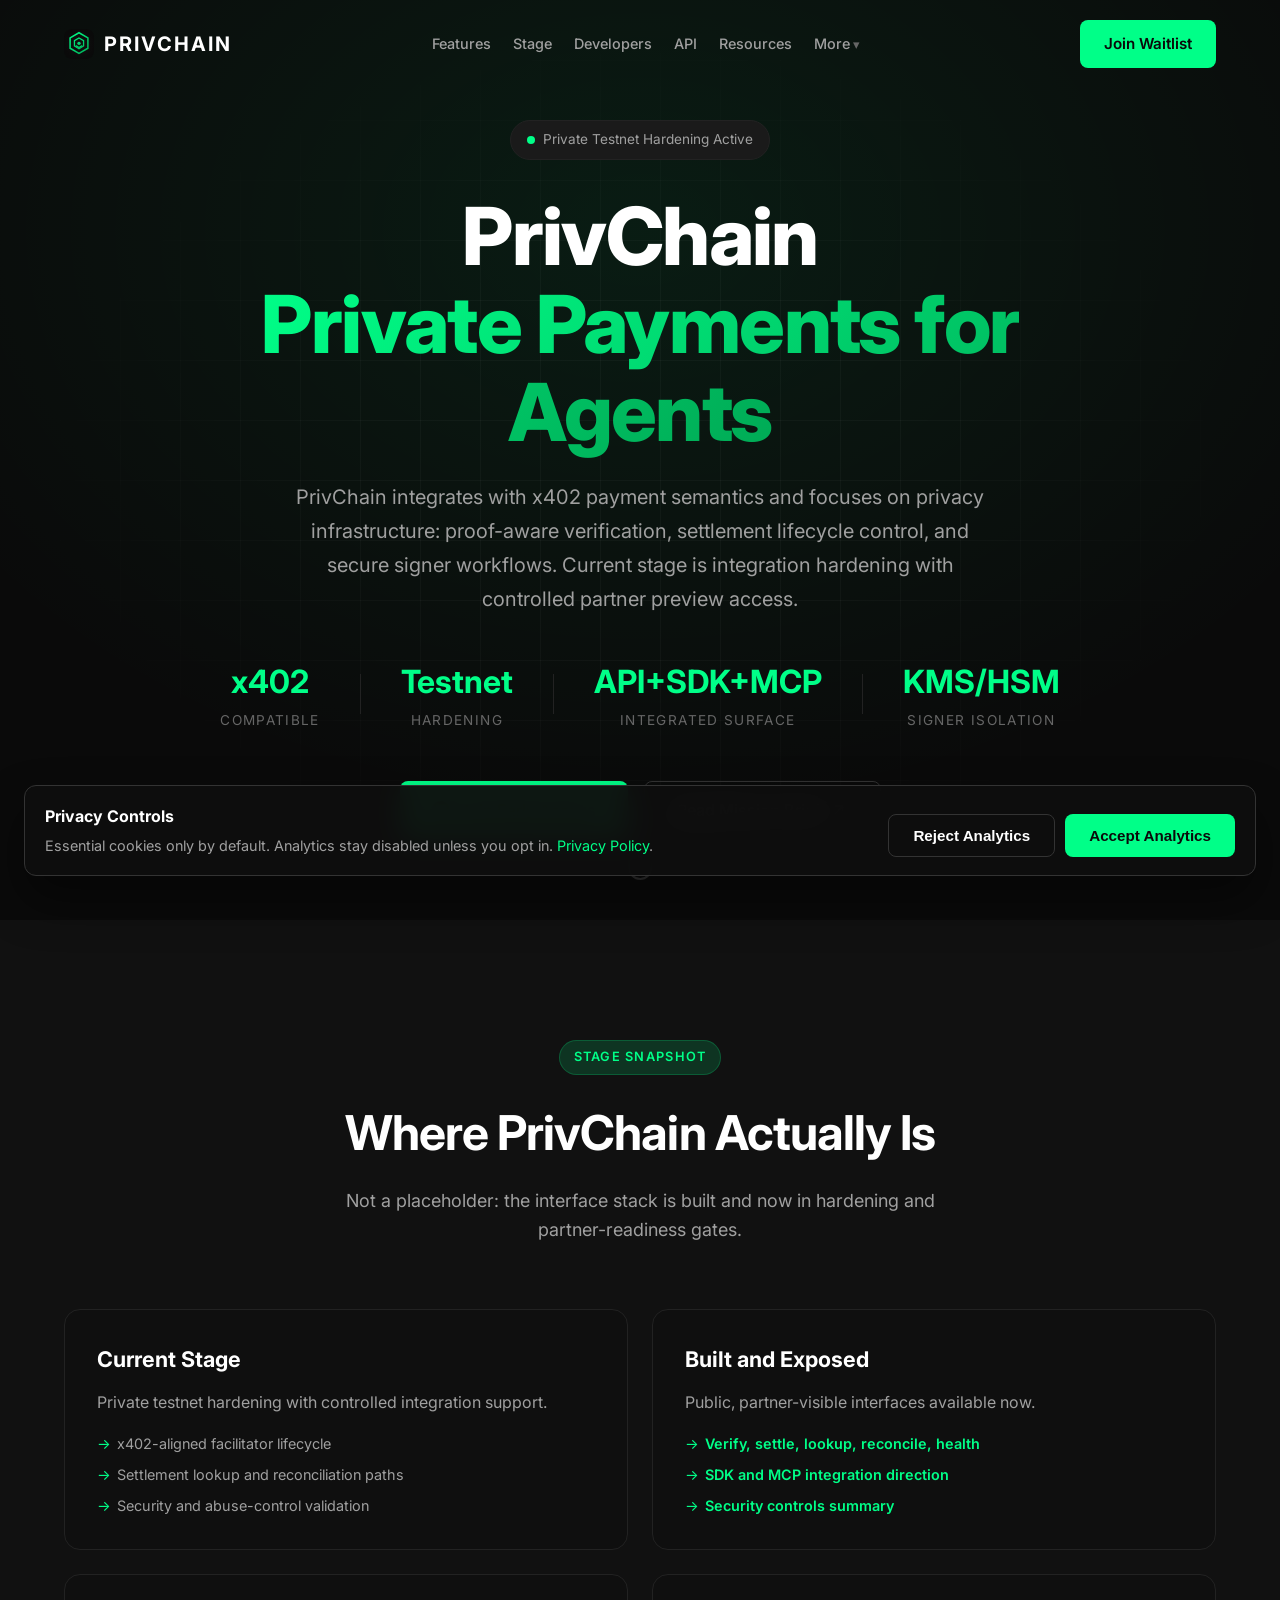
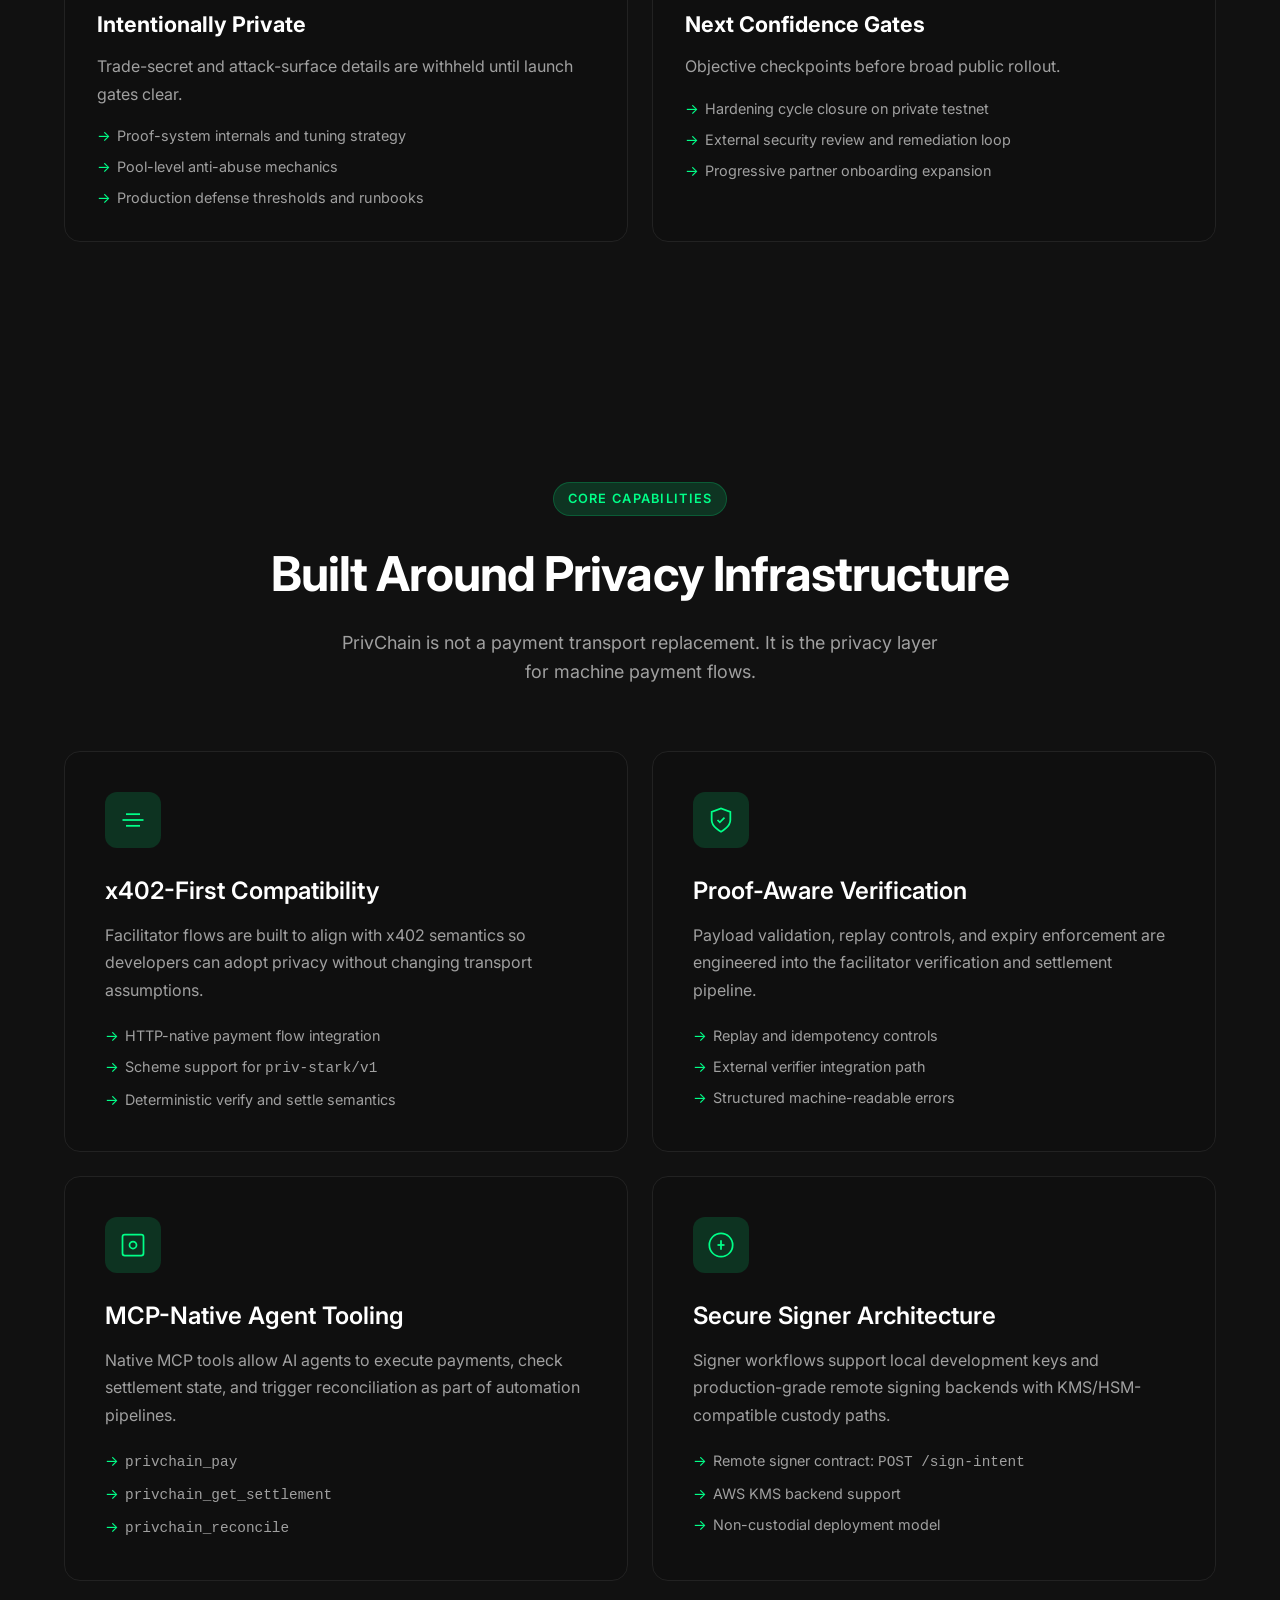
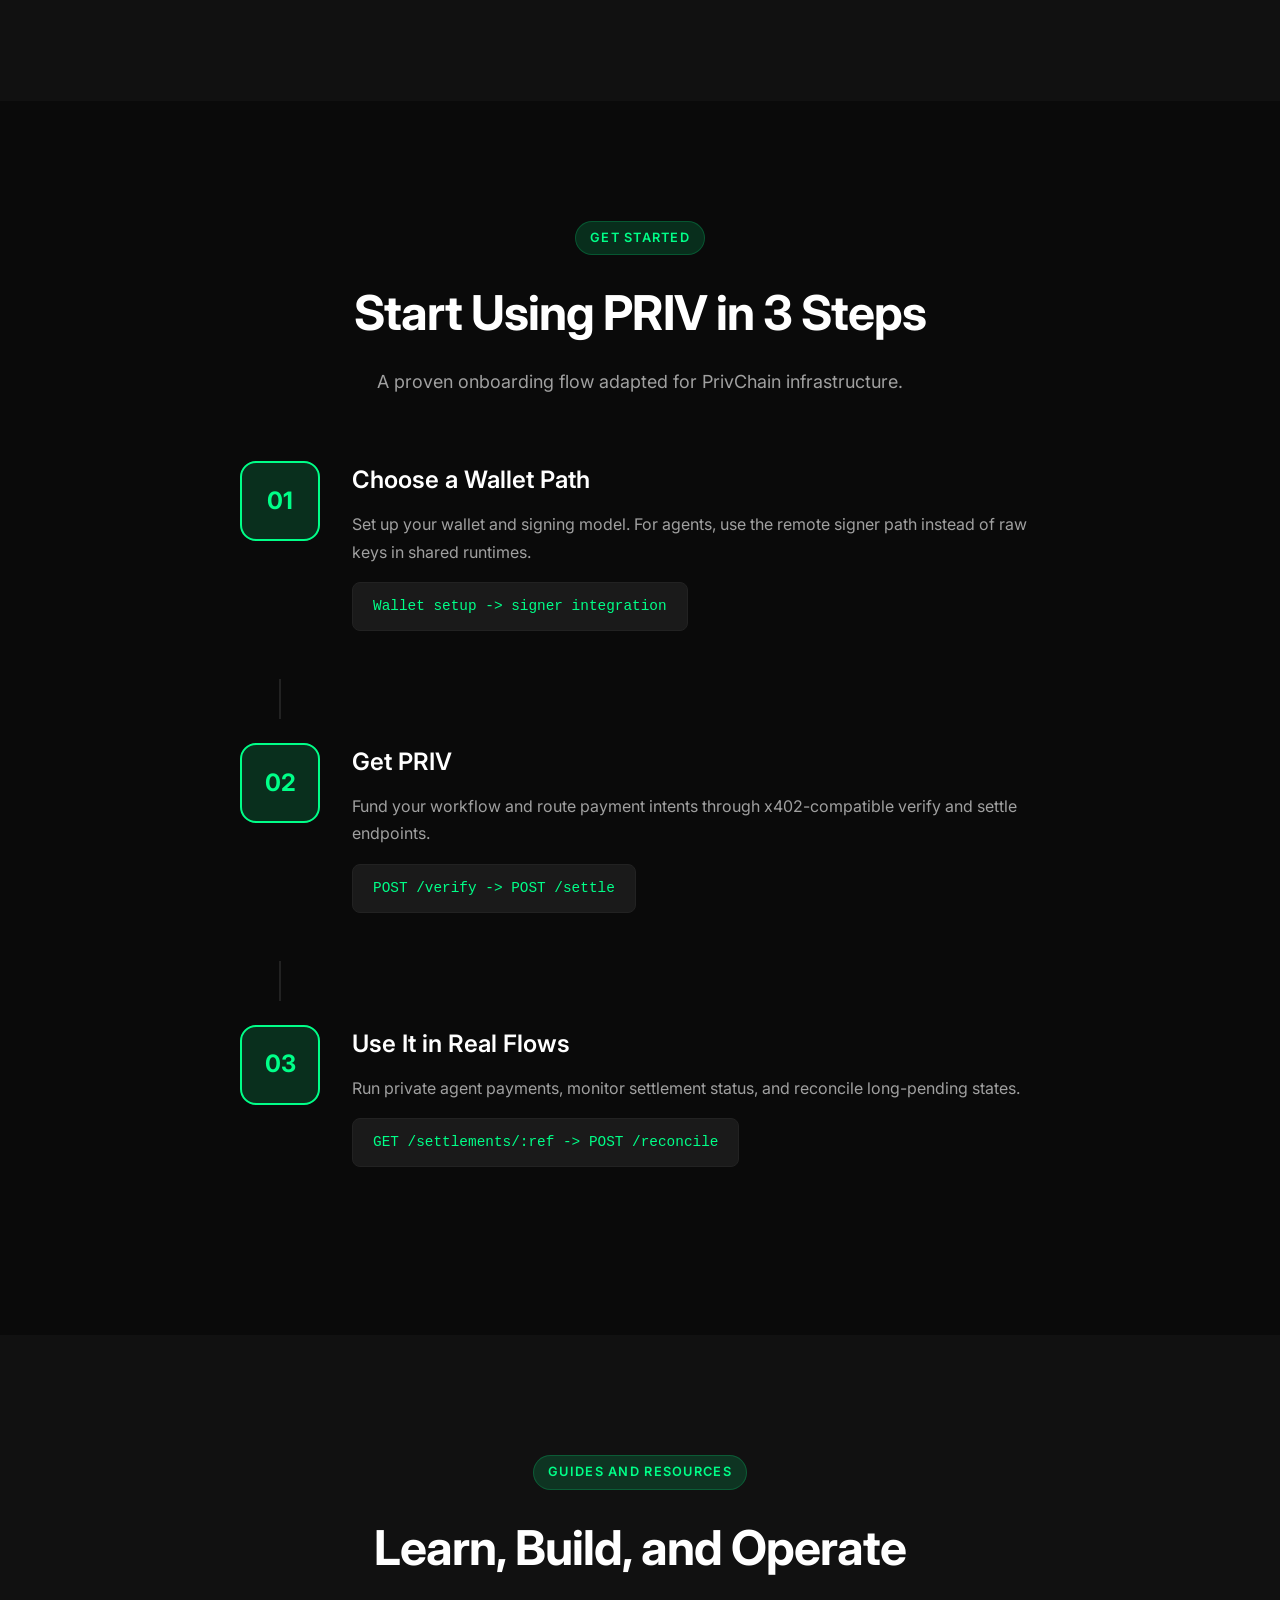
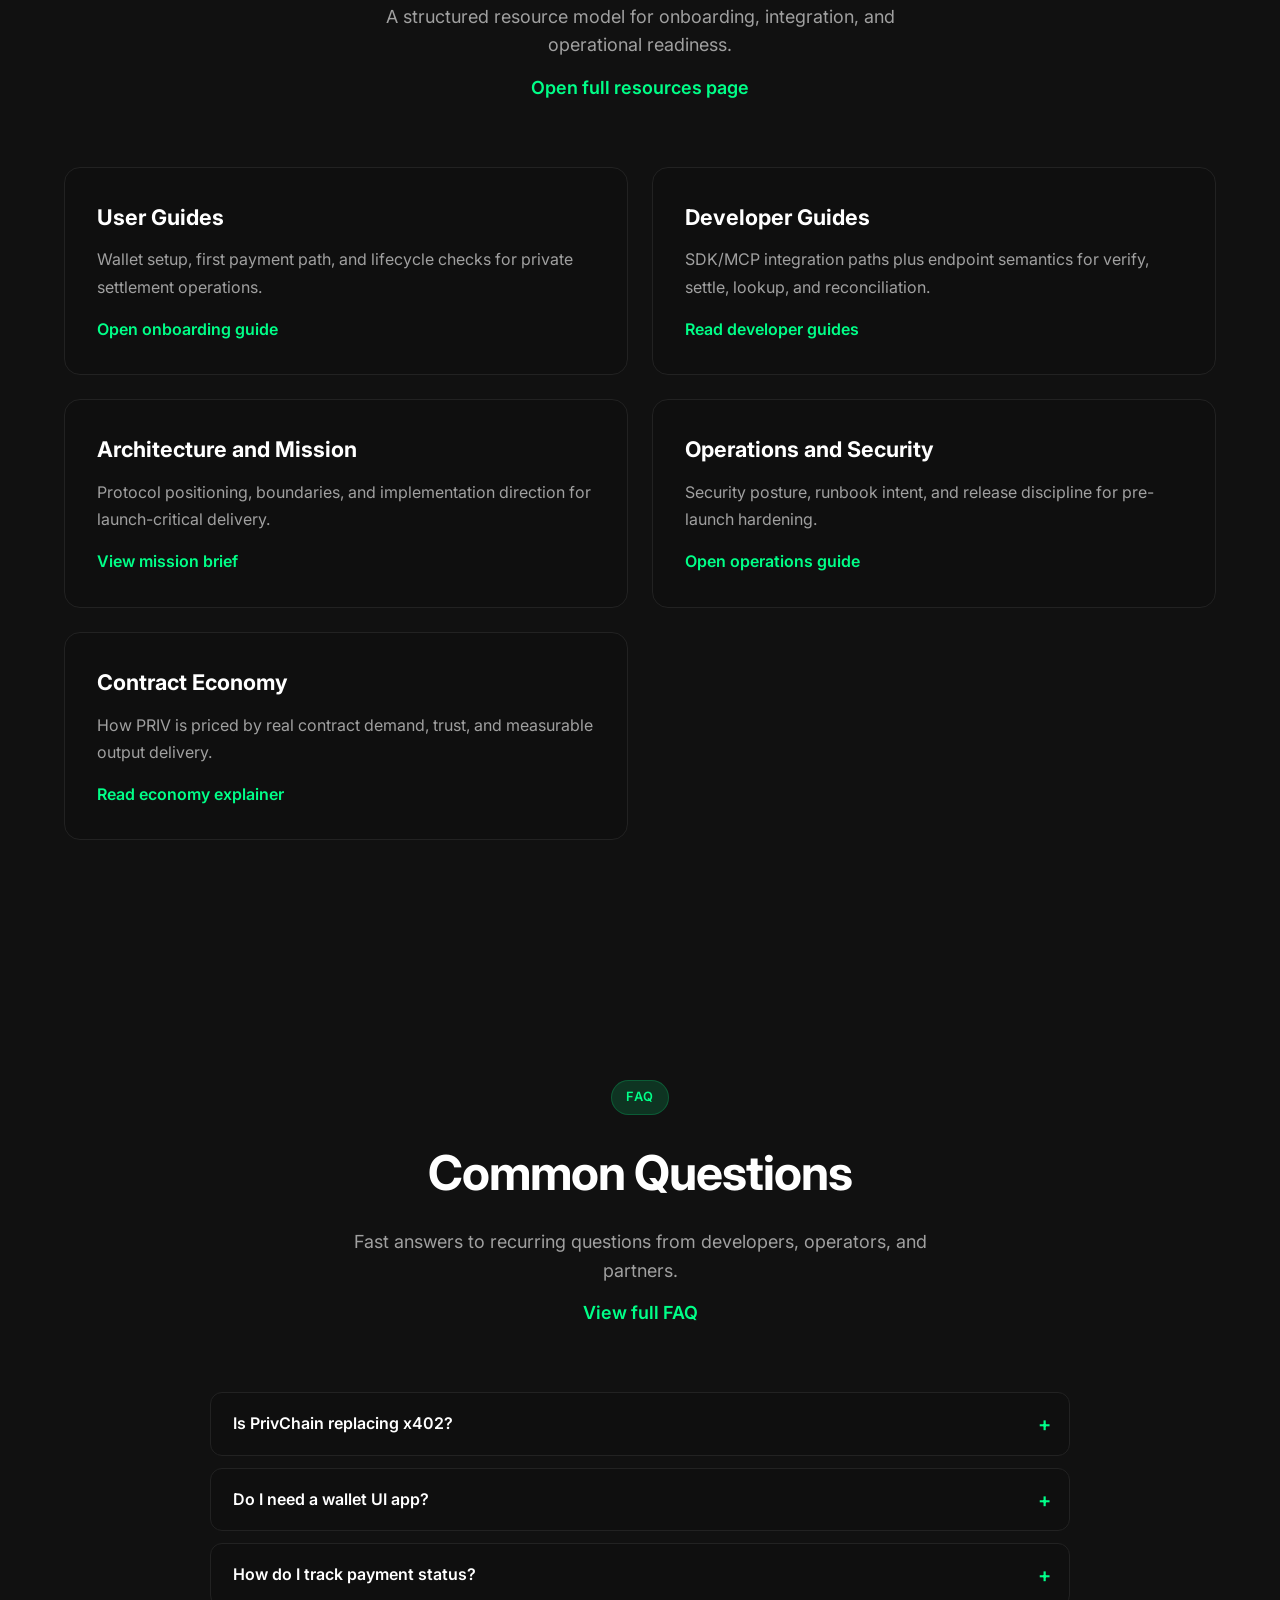
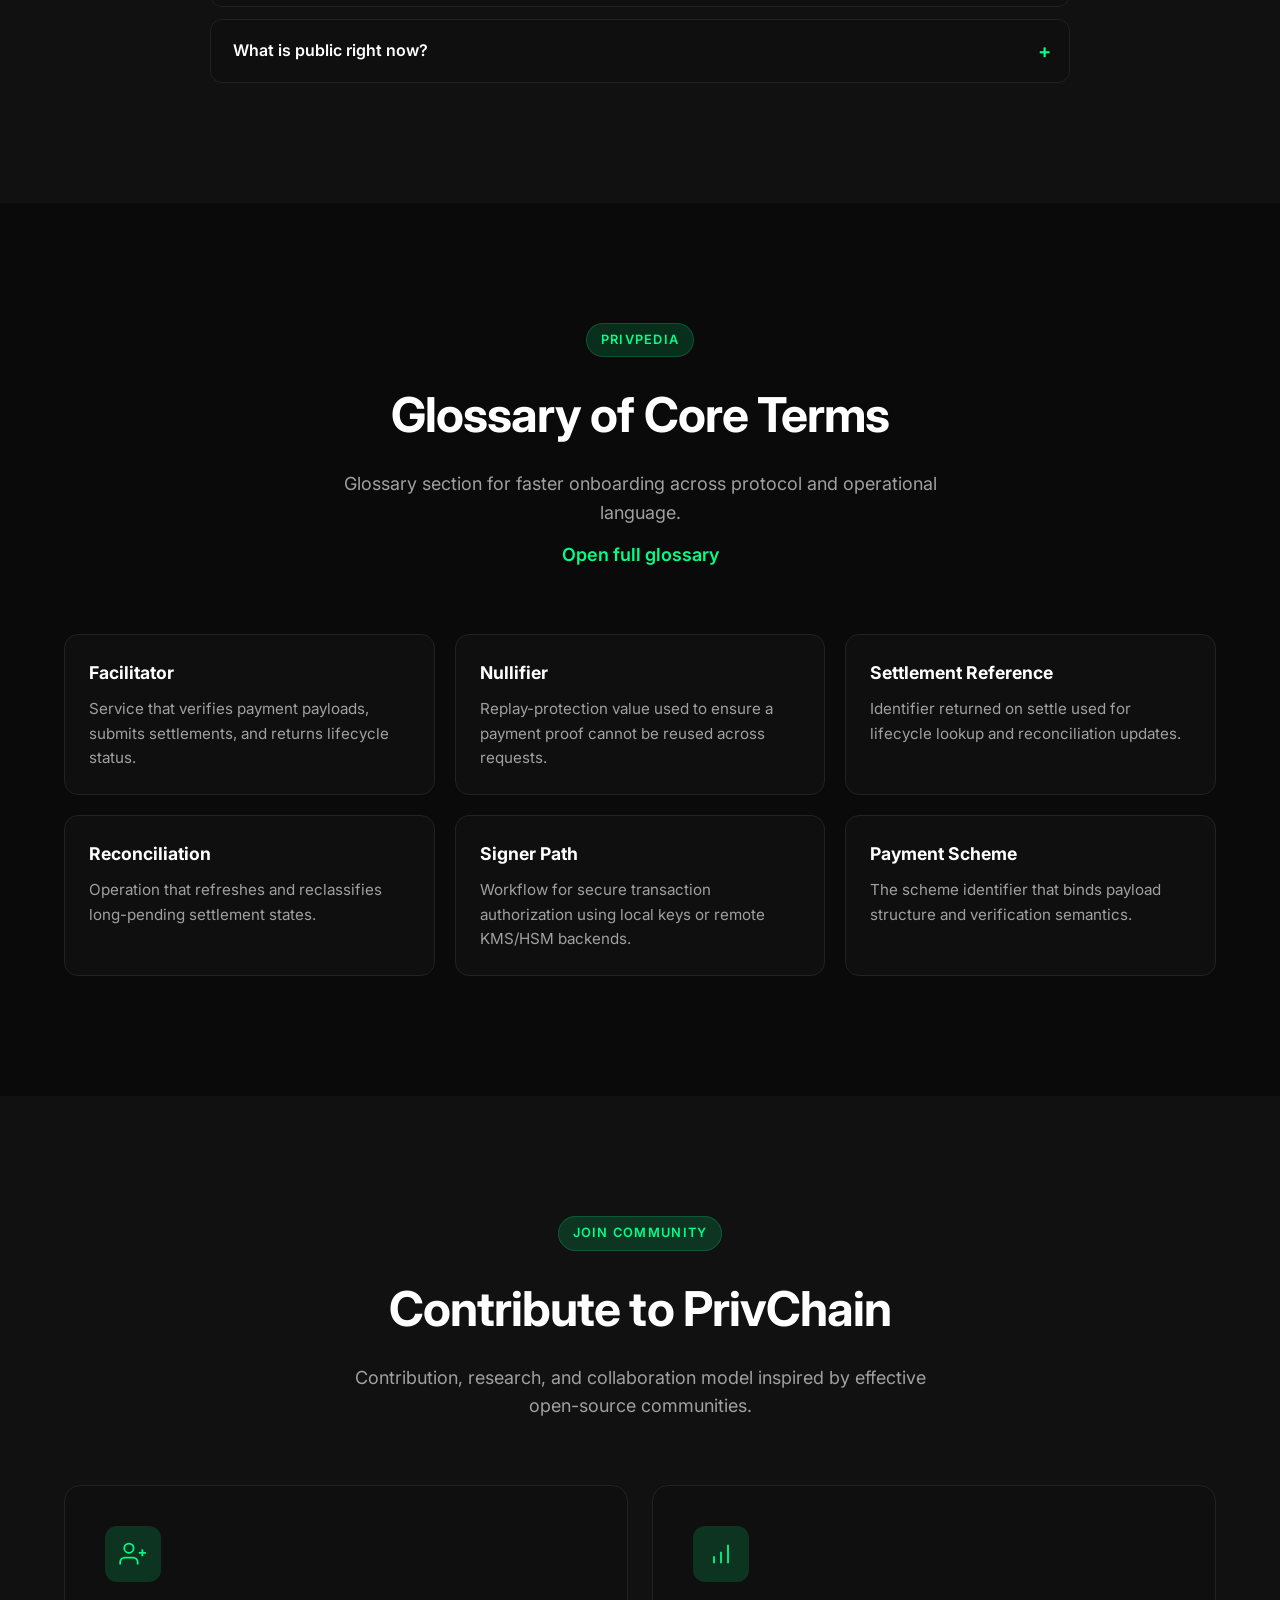
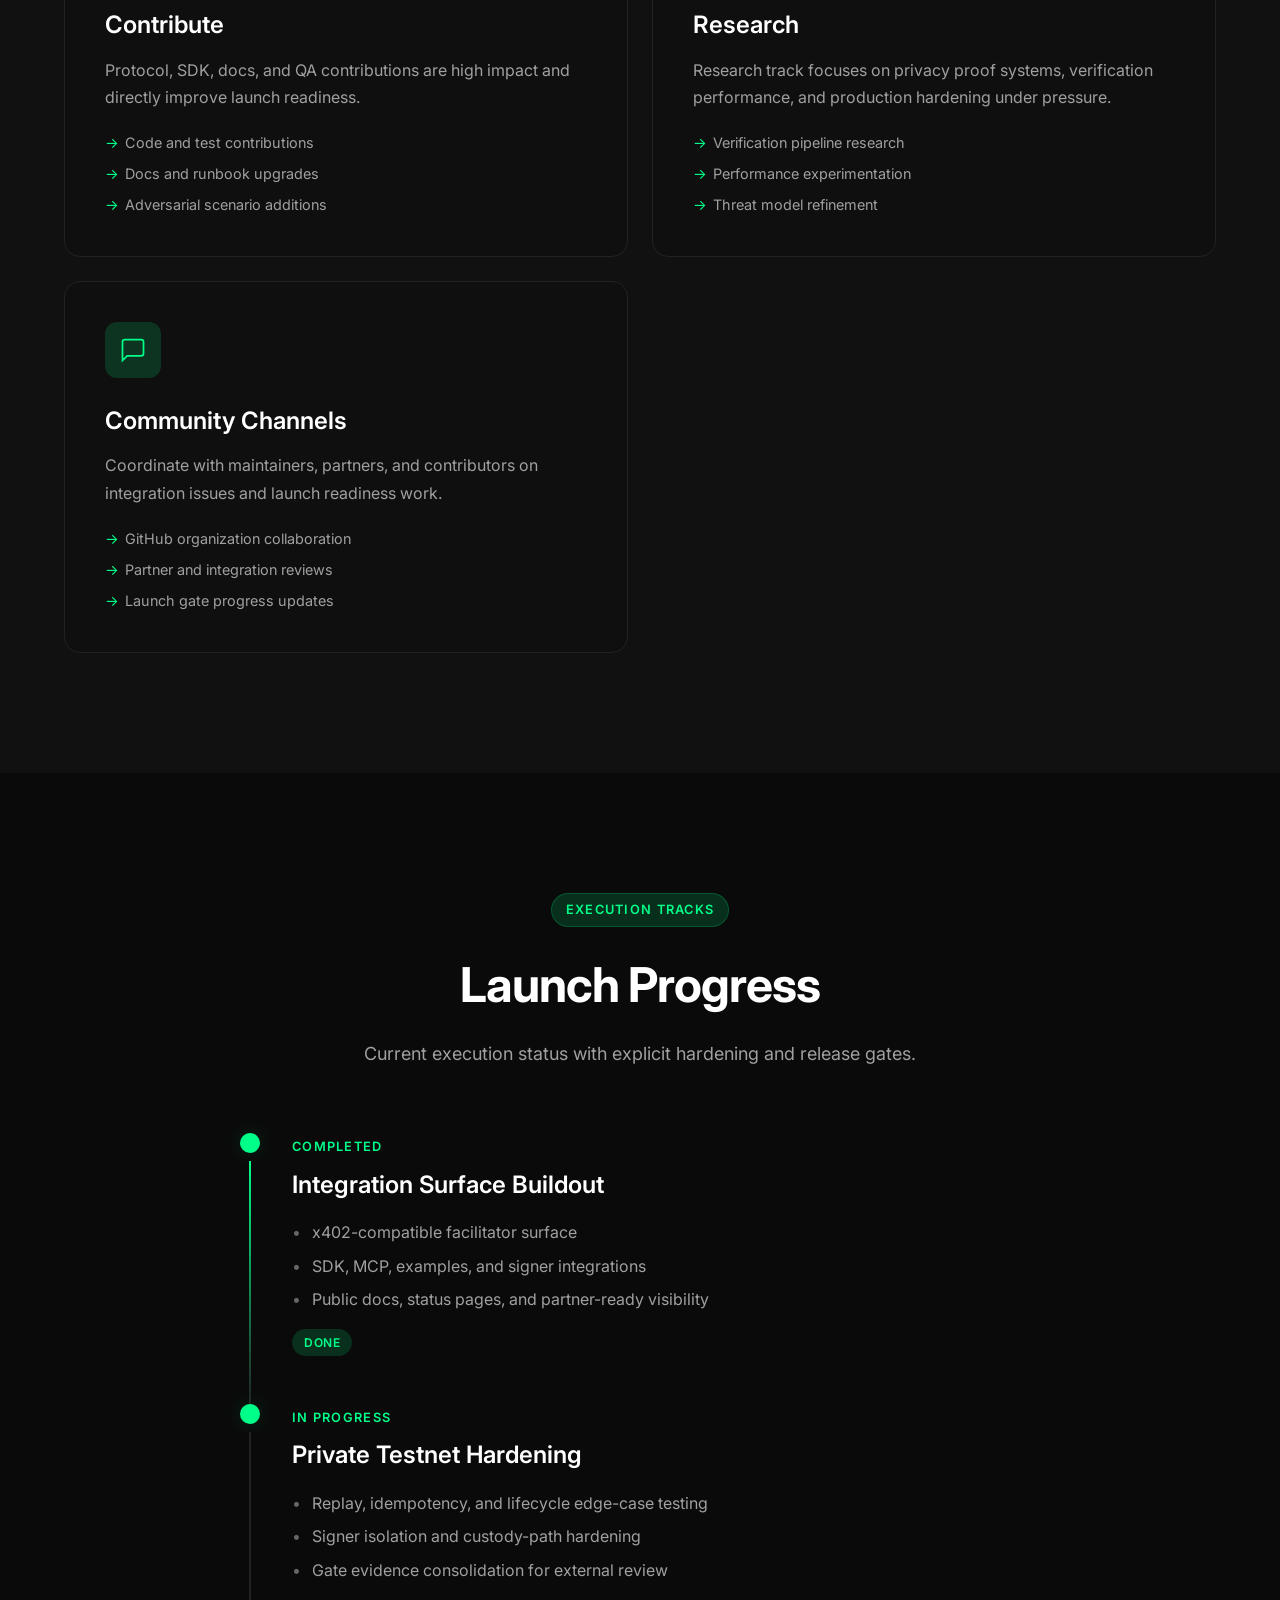
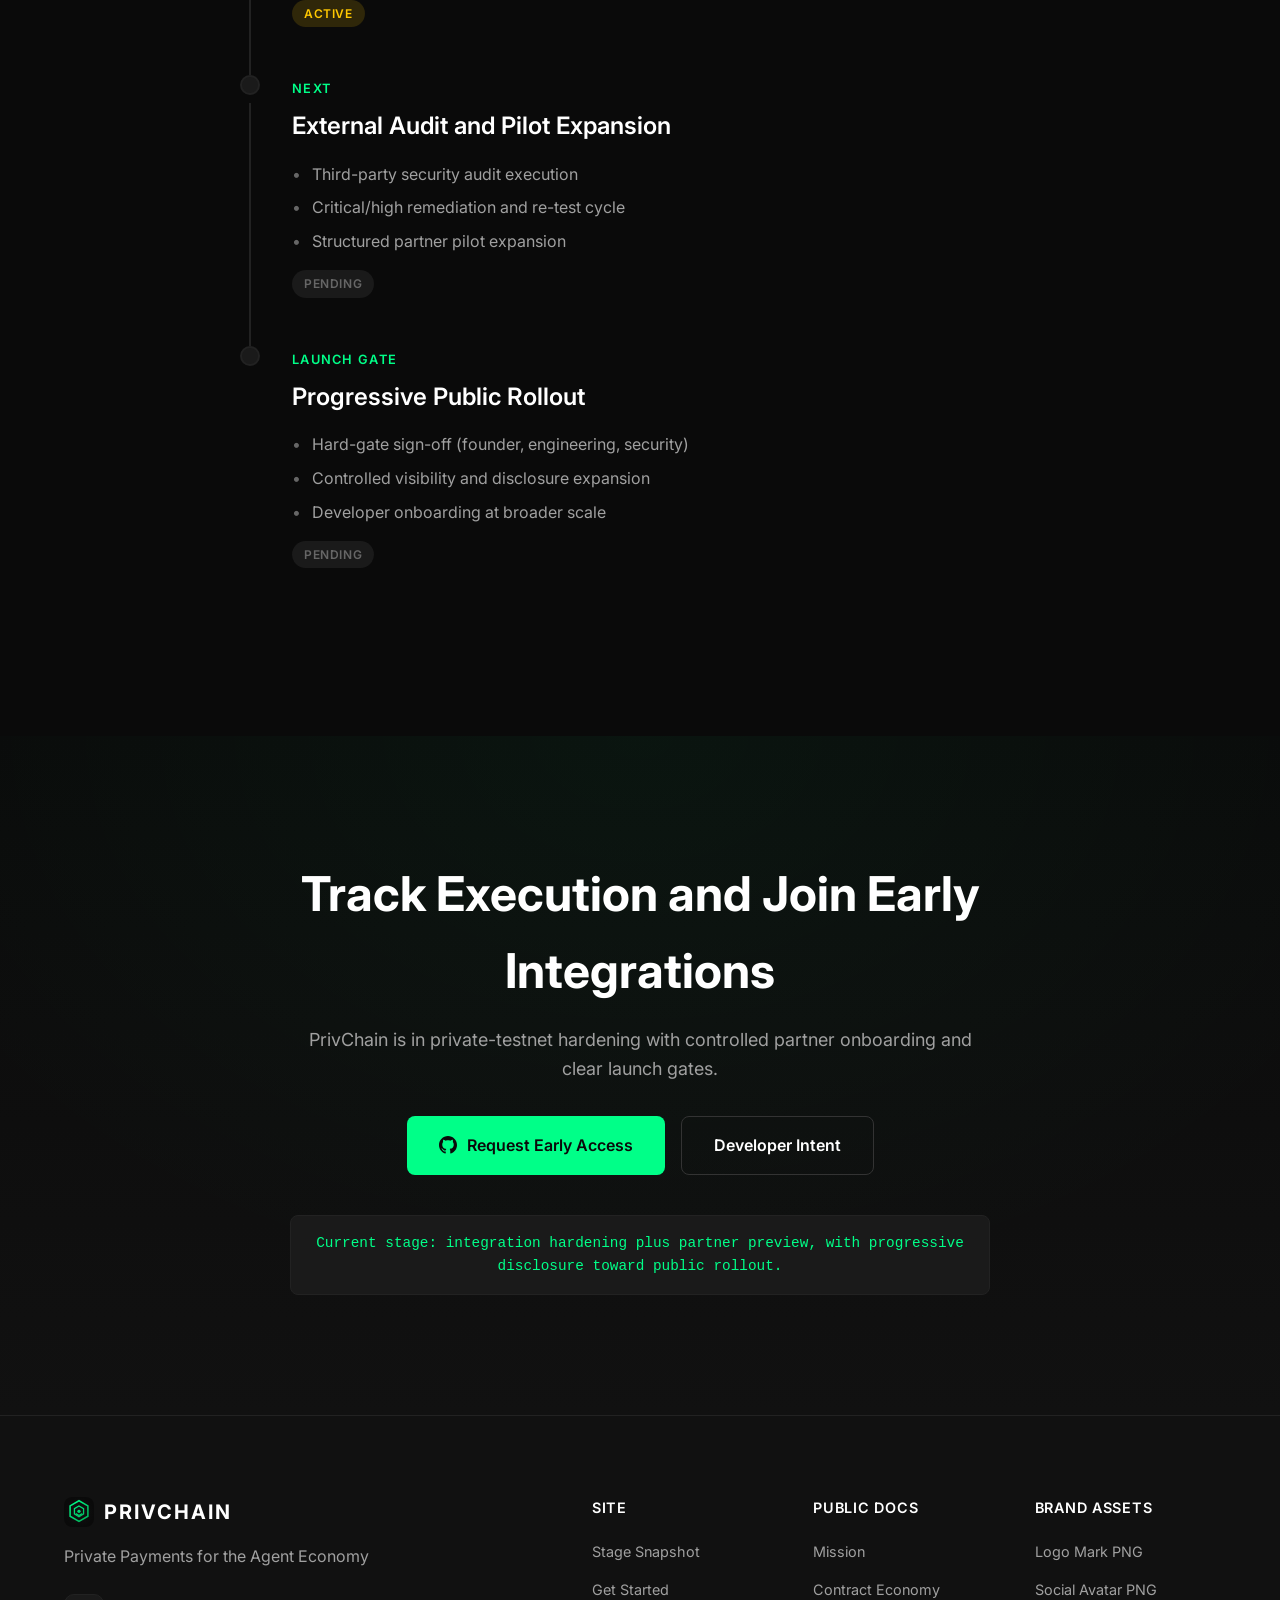
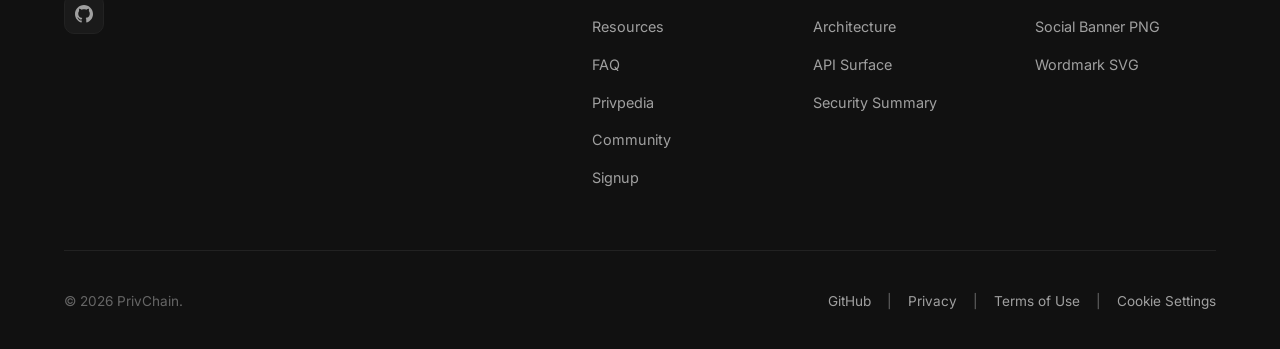
==== commit 17015669: "Add evidence-backed Contract Economy explainer for PRIV" ====
--- a/index.html
+++ b/index.html
@@ -340,6 +340,11 @@
                     <p>Security posture, runbook intent, and release discipline for pre-launch hardening.</p>
                     <a href="resources.html#operations">Open operations guide</a>
                 </article>
+                <article class="resource-card">
+                    <h3>Contract Economy</h3>
+                    <p>How PRIV is priced by real contract demand, trust, and measurable output delivery.</p>
+                    <a href="contract-economy.html">Read economy explainer</a>
+                </article>
             </div>
         </div>
     </section>
@@ -592,6 +597,7 @@
                         <h4>Public Docs</h4>
                         <ul>
                             <li><a href="mission.html">Mission</a></li>
+                            <li><a href="contract-economy.html">Contract Economy</a></li>
                             <li><a href="architecture.html">Architecture</a></li>
                             <li><a href="api.html">API Surface</a></li>
                             <li><a href="security.html">Security Summary</a></li>
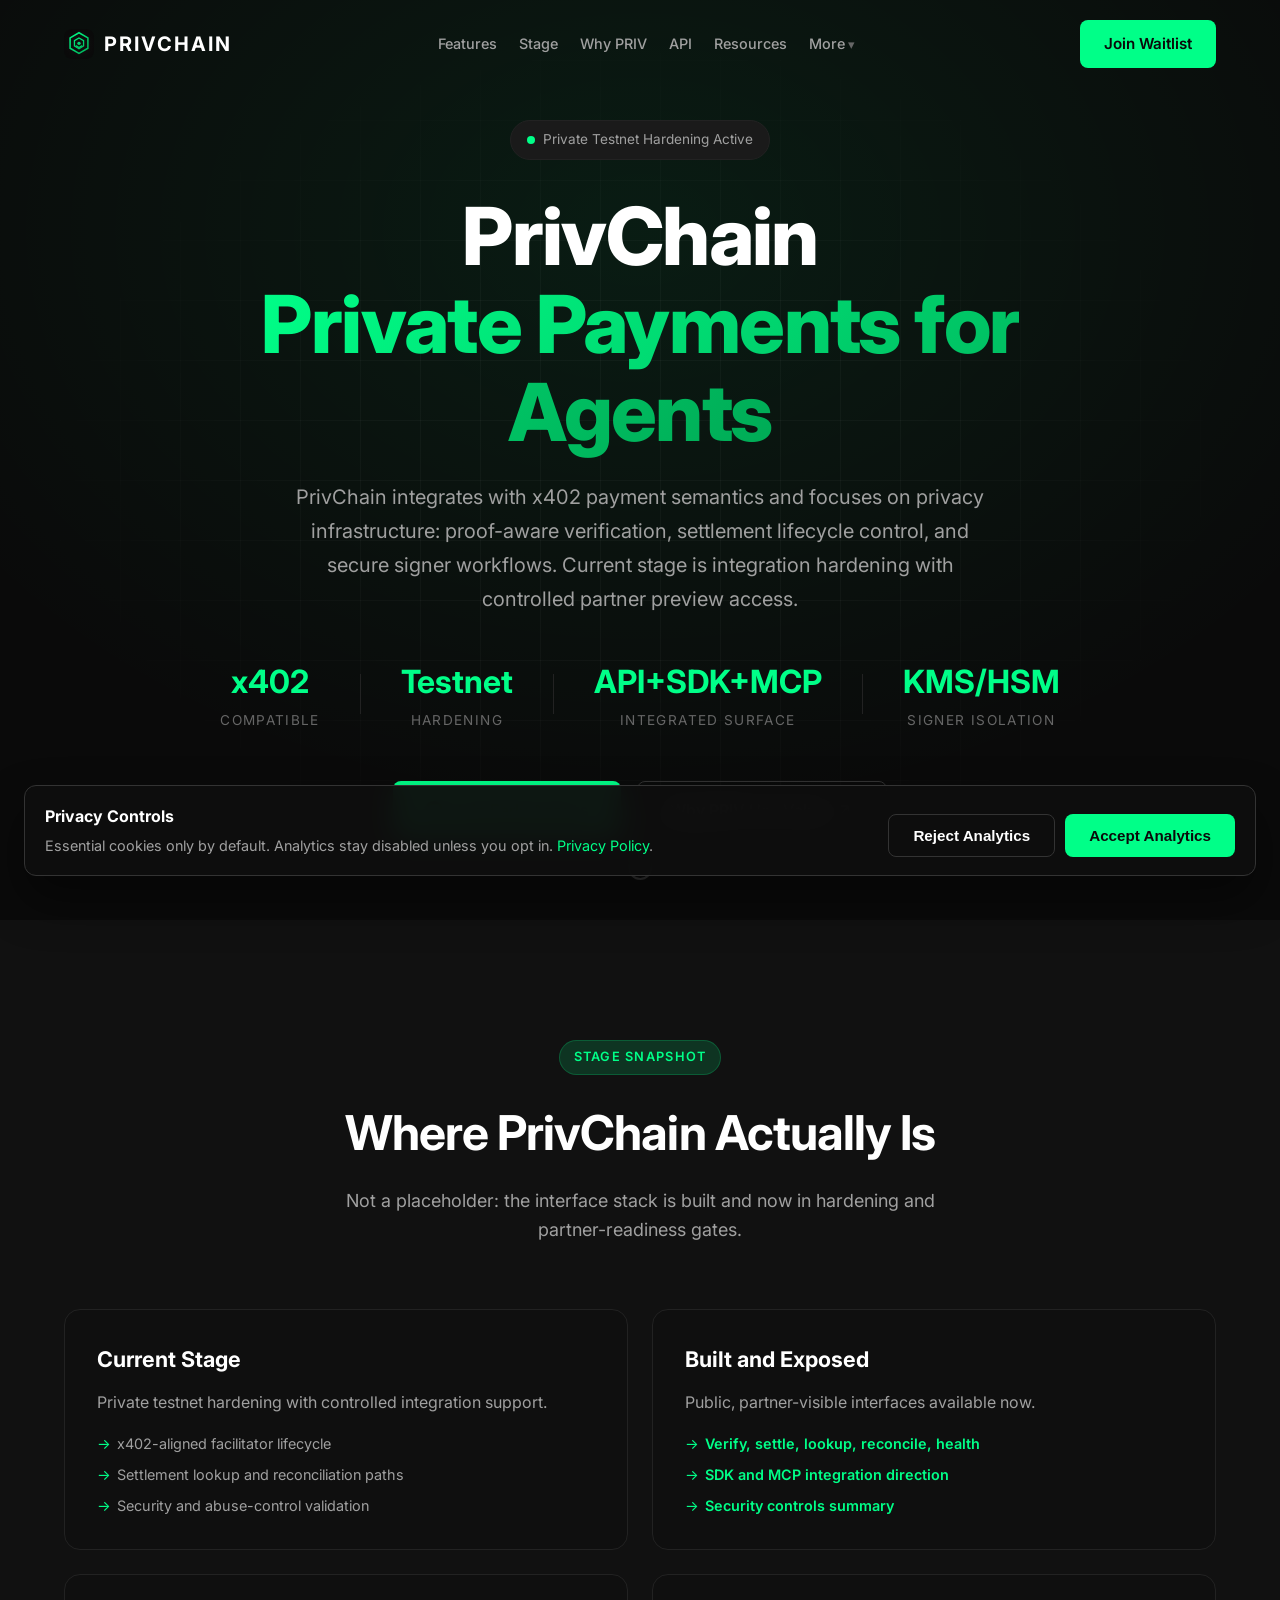
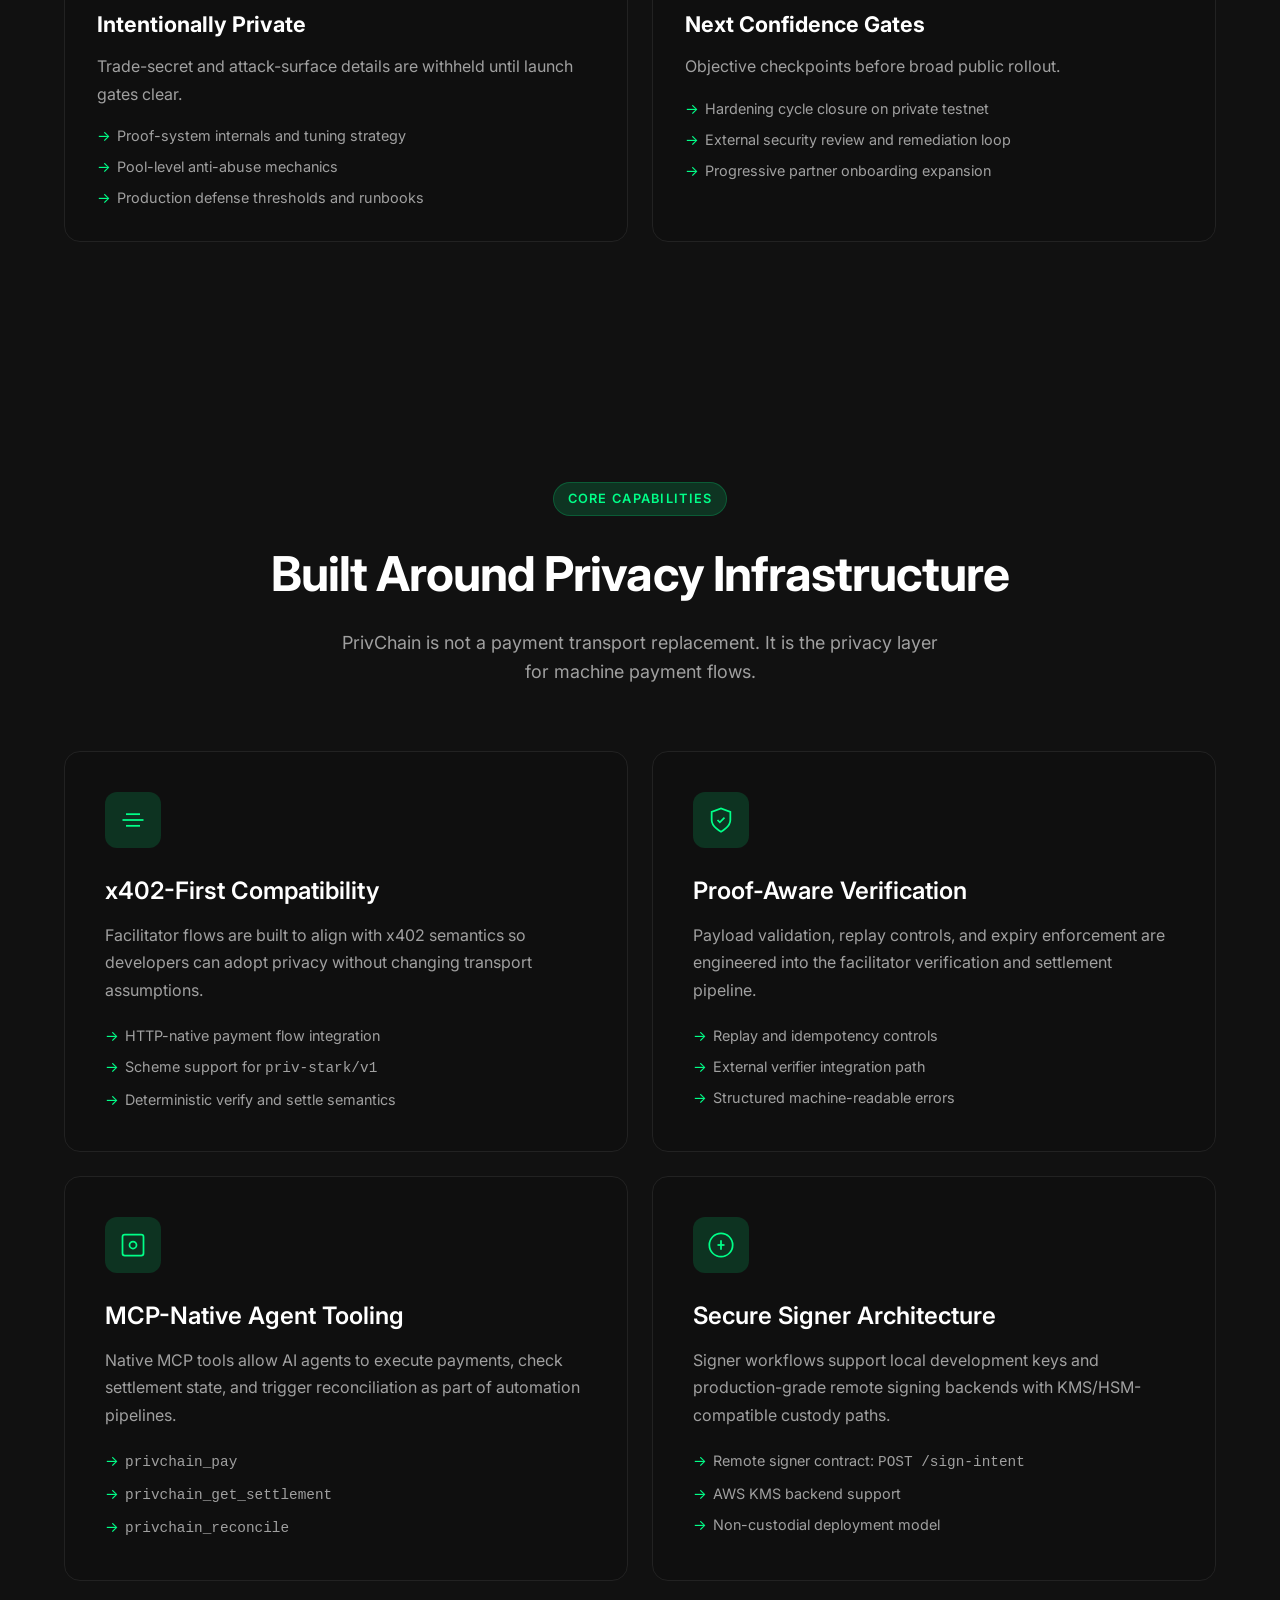
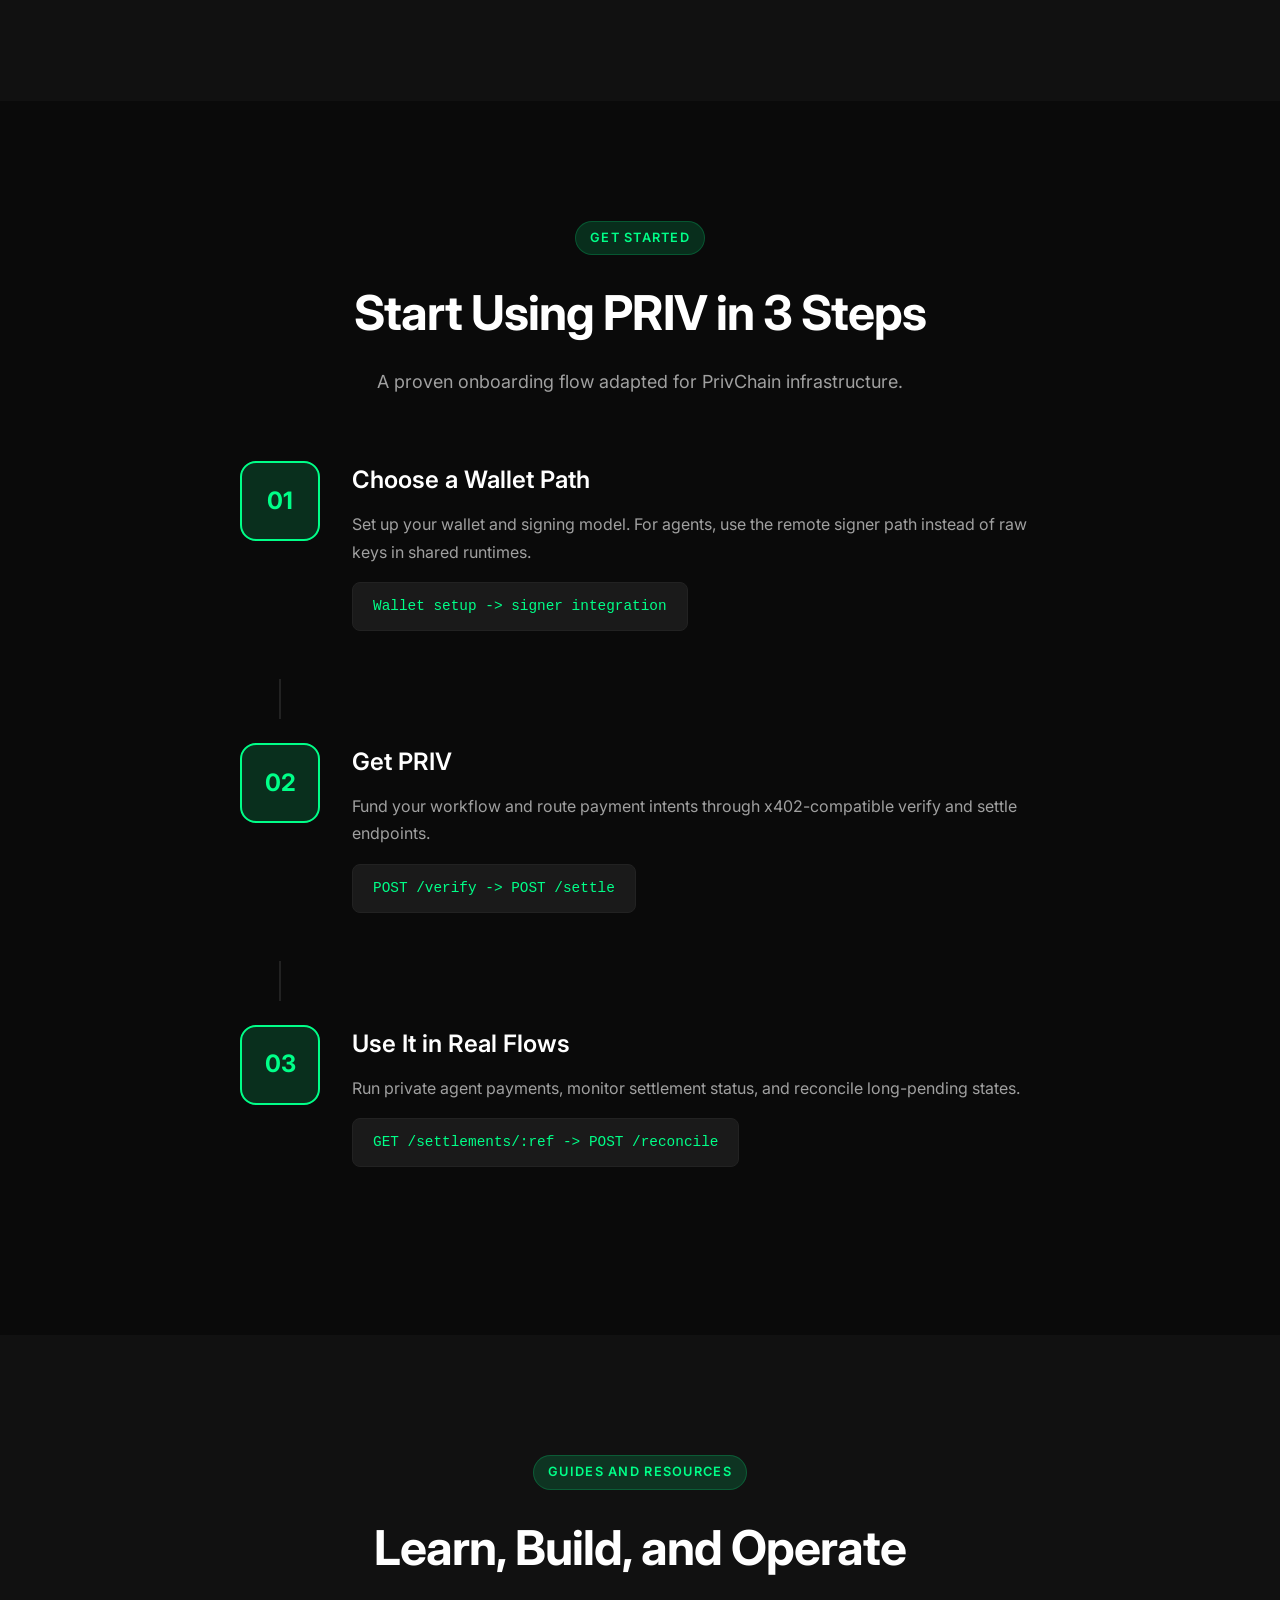
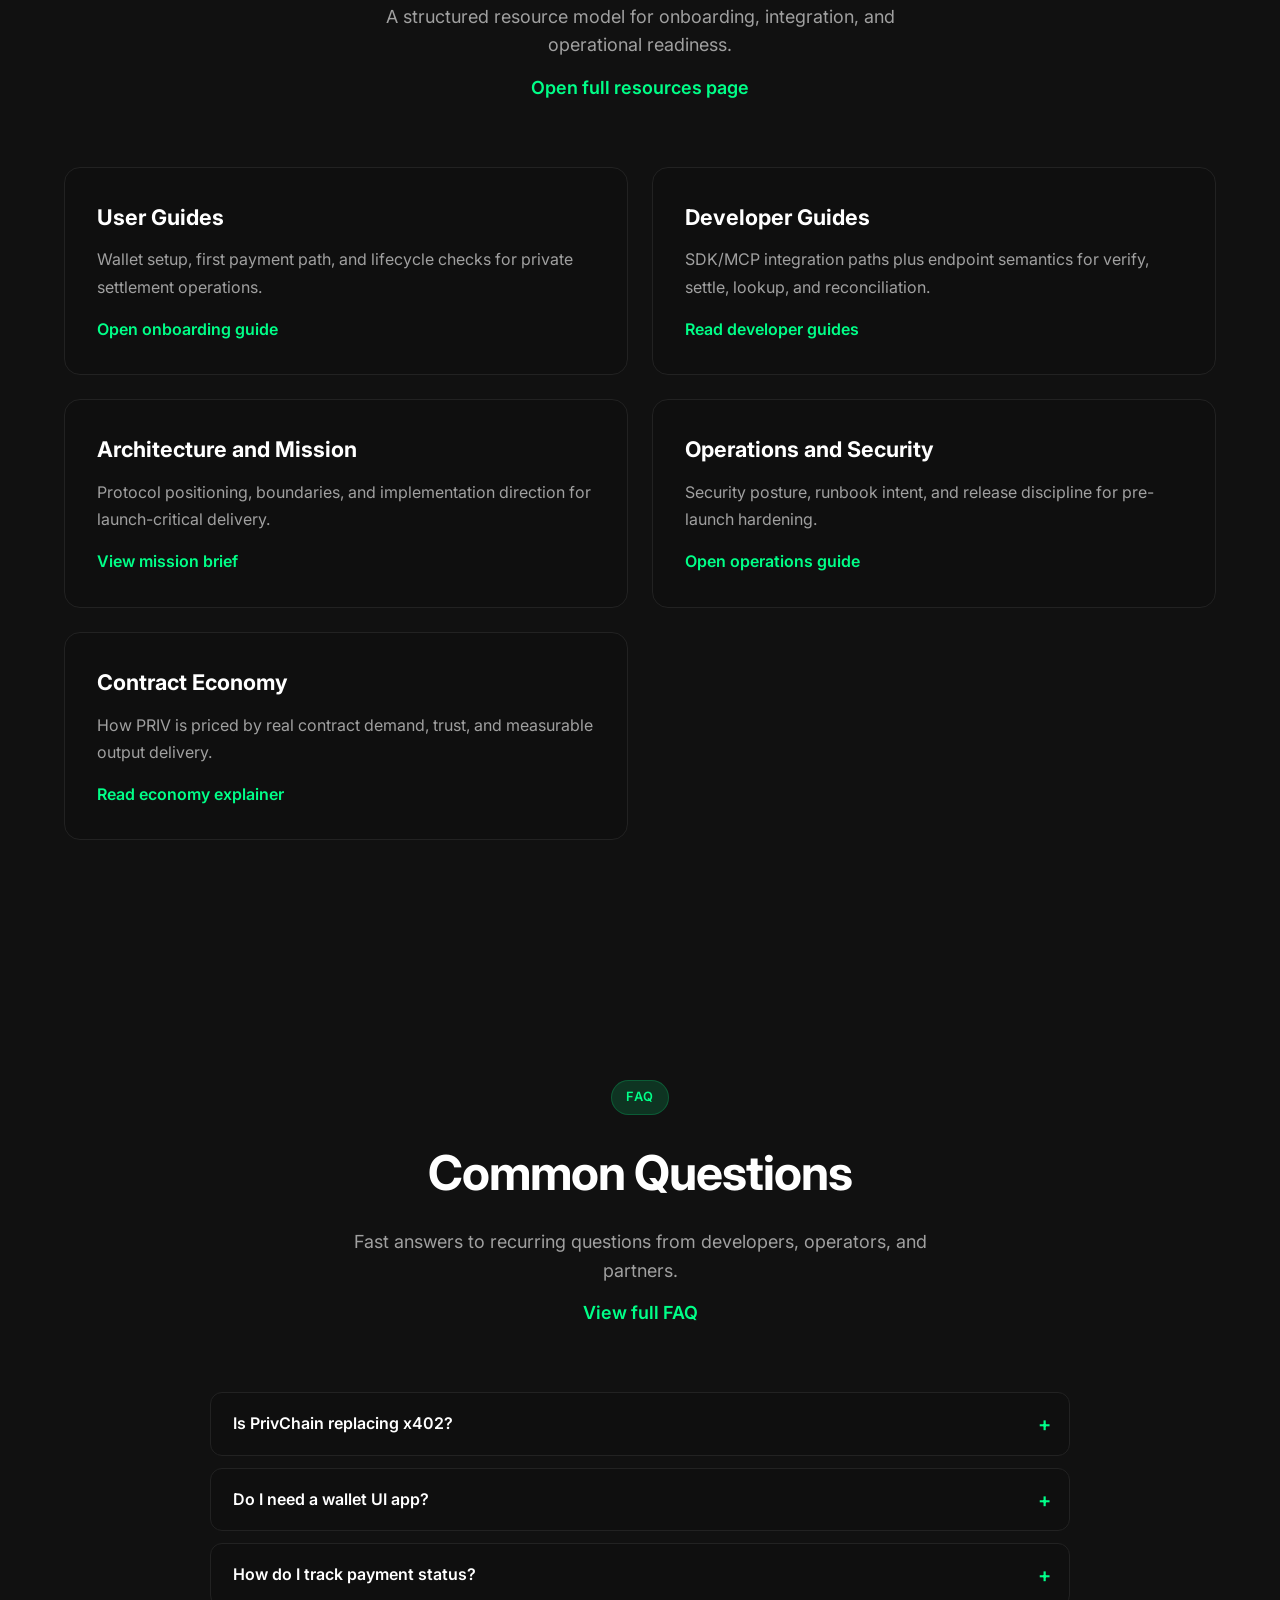
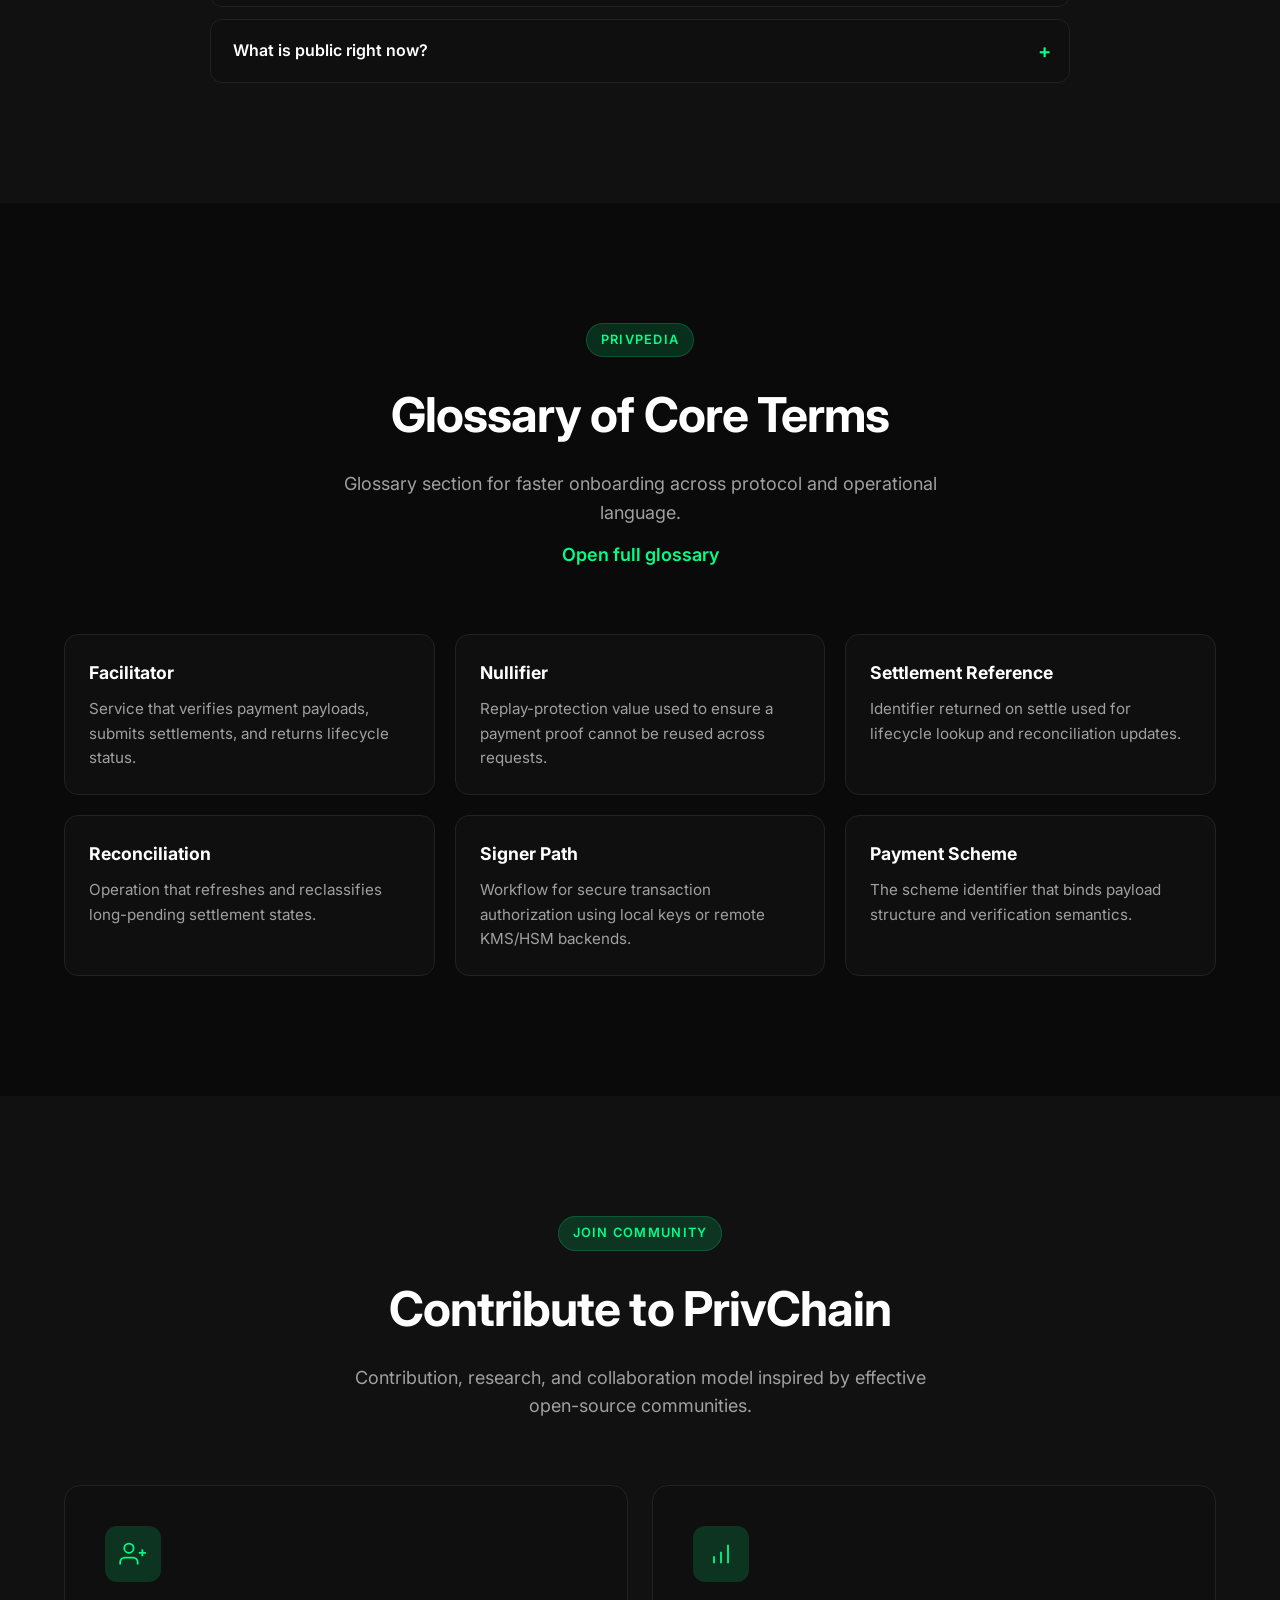
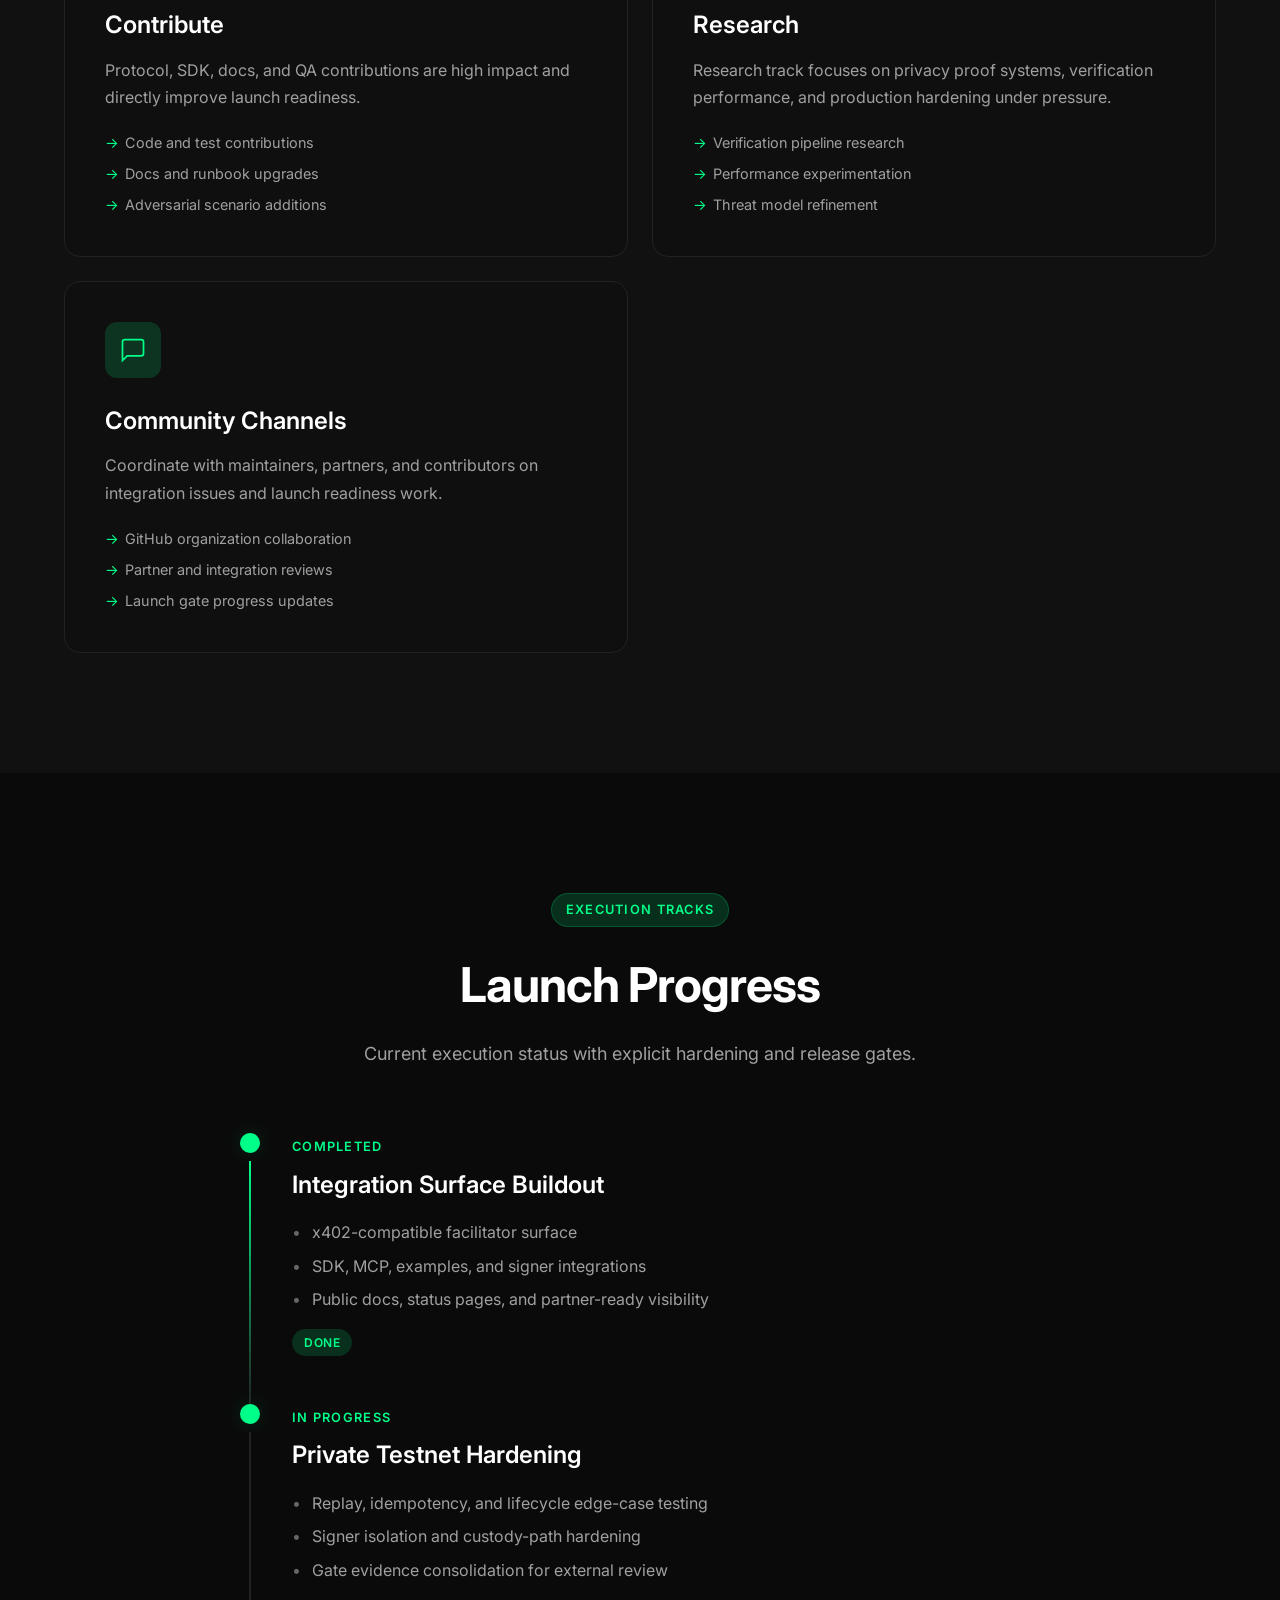
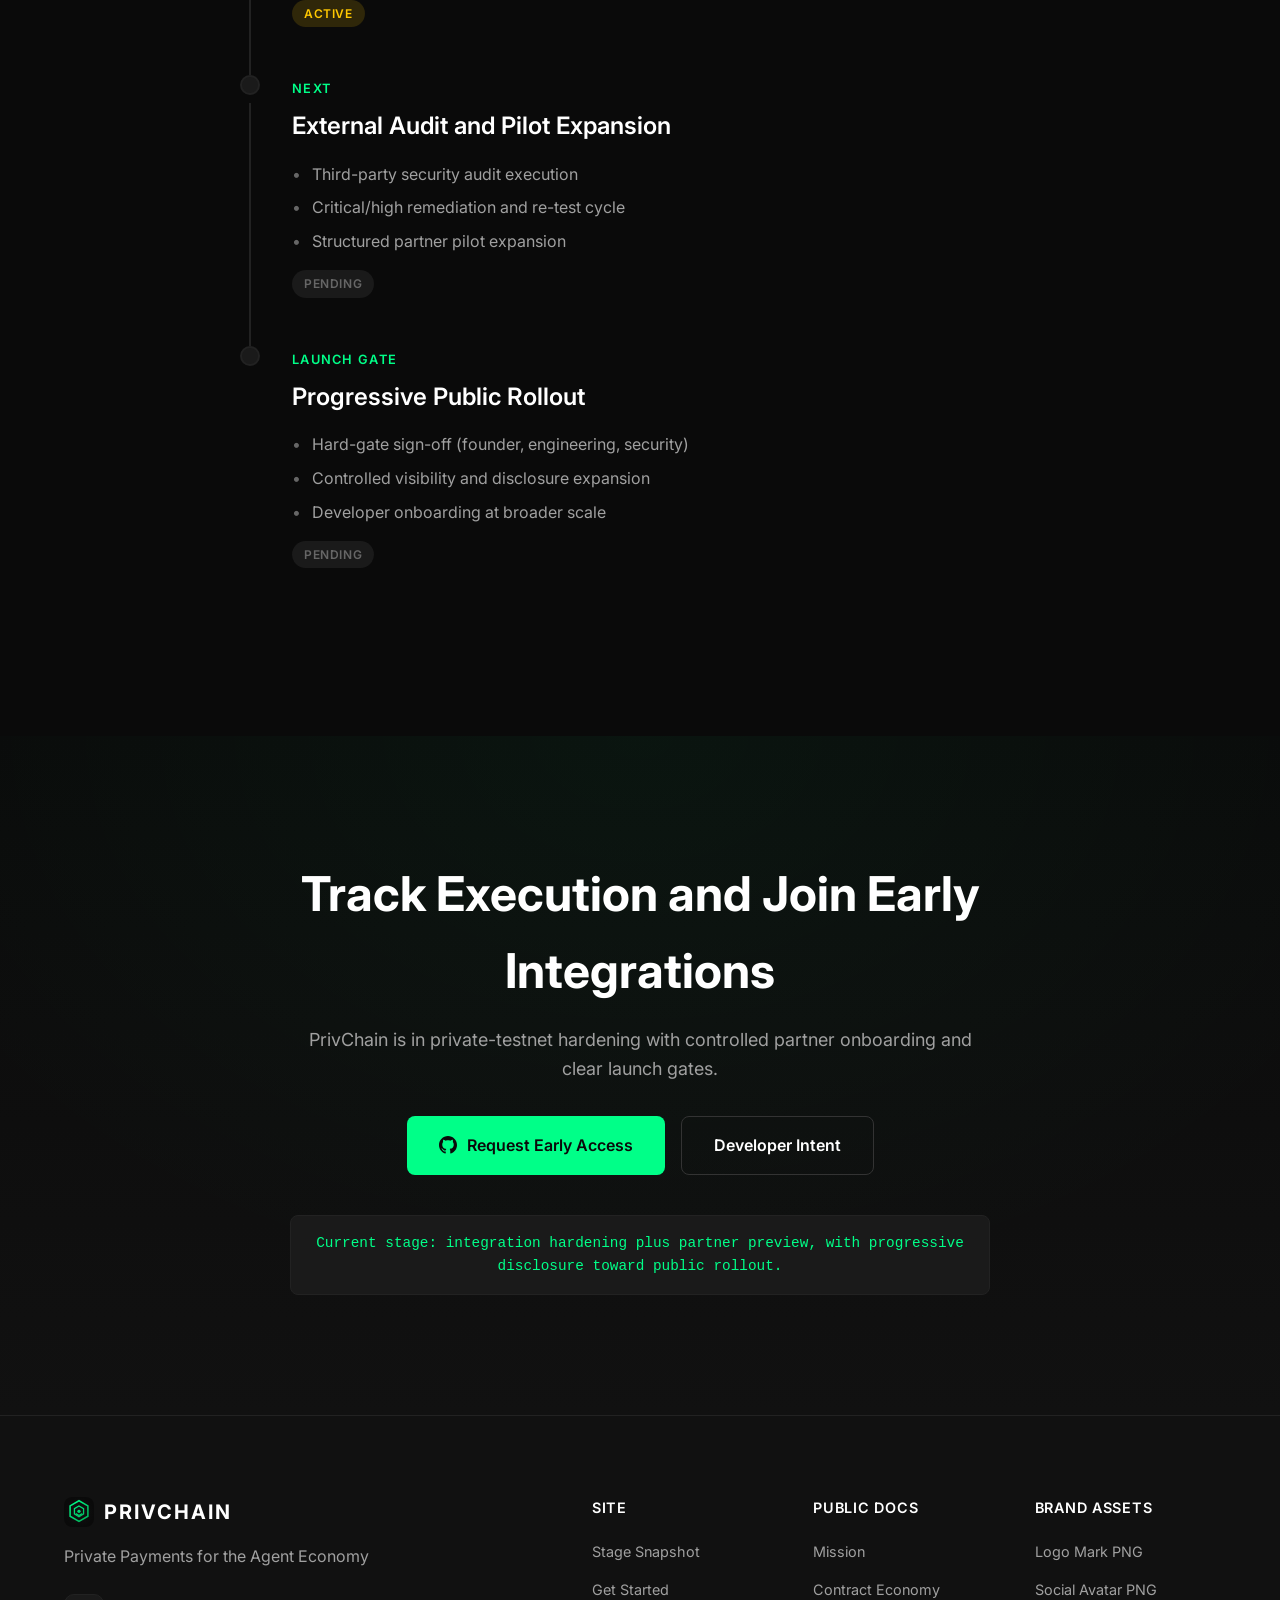
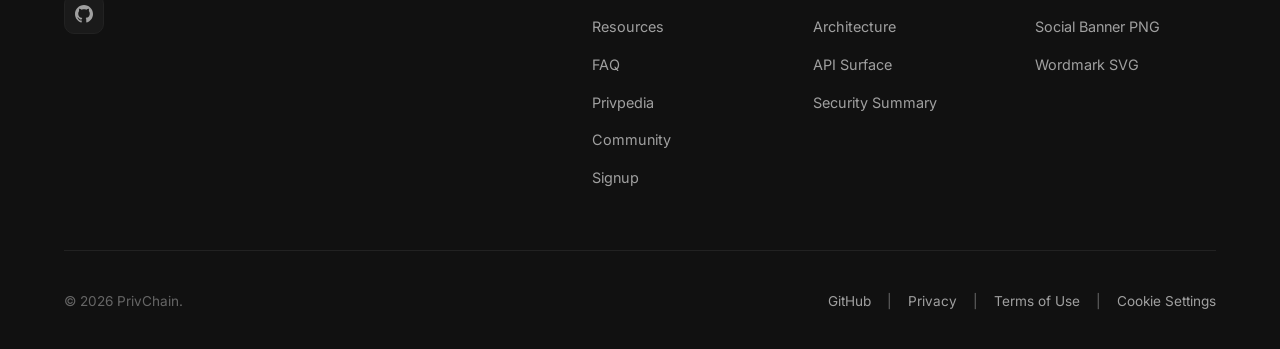
==== commit 45310066: "Promote Contract Economy link in primary nav and hero CTA" ====
--- a/index.html
+++ b/index.html
@@ -67,7 +67,7 @@
             <ul class="nav-links">
                 <li><a href="#features">Features</a></li>
                 <li><a href="#stage">Stage</a></li>
-                <li><a href="developers.html">Developers</a></li>
+                <li><a href="contract-economy.html">Why PRIV</a></li>
                 <li><a href="api.html">API</a></li>
                 <li><a href="resources.html">Resources</a></li>
                 <li>
@@ -78,6 +78,7 @@
                             <li><a href="privpedia.html">Privpedia</a></li>
                             <li><a href="mission.html">Mission</a></li>
                             <li><a href="security.html">Security</a></li>
+              <li><a href="developers.html">Developers</a></li>
                             <li><a href="#community">Community</a></li>
                             <li><a href="#roadmap">Execution</a></li>
                             <li><a href="signup.html">Signup</a></li>
@@ -138,8 +139,8 @@
                     <svg class="btn-icon" viewBox="0 0 24 24" fill="currentColor"><path d="M12 0c-6.626 0-12 5.373-12 12 0 5.302 3.438 9.8 8.207 11.387.599.111.793-.261.793-.577v-2.234c-3.338.726-4.033-1.416-4.033-1.416-.546-1.387-1.333-1.756-1.333-1.756-1.089-.745.083-.729.083-.729 1.205.084 1.839 1.237 1.839 1.237 1.07 1.834 2.807 1.304 3.492.997.107-.775.418-1.305.762-1.604-2.665-.305-5.467-1.334-5.467-5.931 0-1.311.469-2.381 1.236-3.221-.124-.303-.535-1.524.117-3.176 0 0 1.008-.322 3.301 1.23.957-.266 1.983-.399 3.003-.404 1.02.005 2.047.138 3.006.404 2.291-1.552 3.297-1.23 3.297-1.23.653 1.653.242 2.874.118 3.176.77.84 1.235 1.911 1.235 3.221 0 4.609-2.807 5.624-5.479 5.921.43.372.823 1.102.823 2.222v3.293c0 .319.192.694.801.576 4.765-1.589 8.199-6.086 8.199-11.386 0-6.627-5.373-12-12-12z"/></svg>
                     Join Early Access
                 </a>
-                <a href="mission.html" class="btn btn-secondary btn-lg">
-                    Read Mission Brief
+                <a href="contract-economy.html" class="btn btn-secondary btn-lg">
+                    Why PRIV Has Value
                     <svg class="btn-icon" viewBox="0 0 24 24" fill="none" stroke="currentColor" stroke-width="2"><path d="M7 17L17 7M17 7H7M17 7V17"/></svg>
                 </a>
             </div>
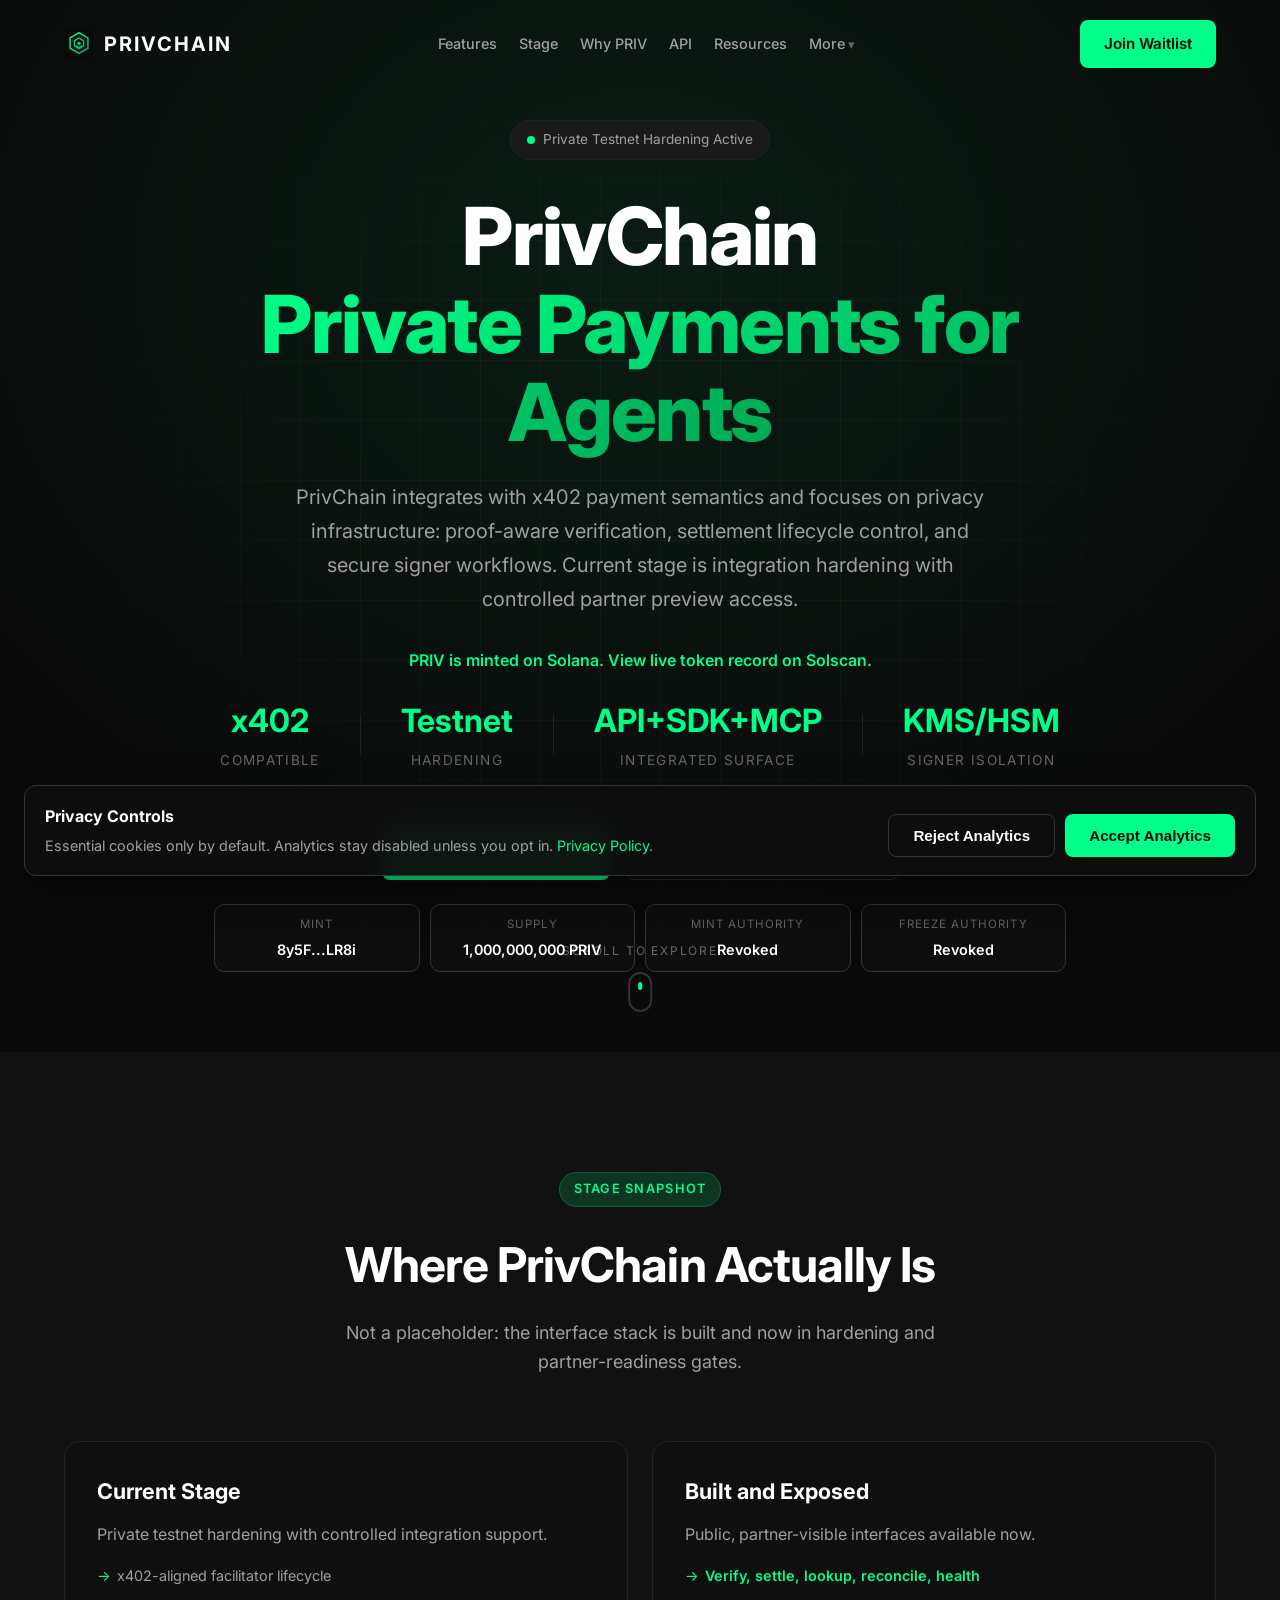
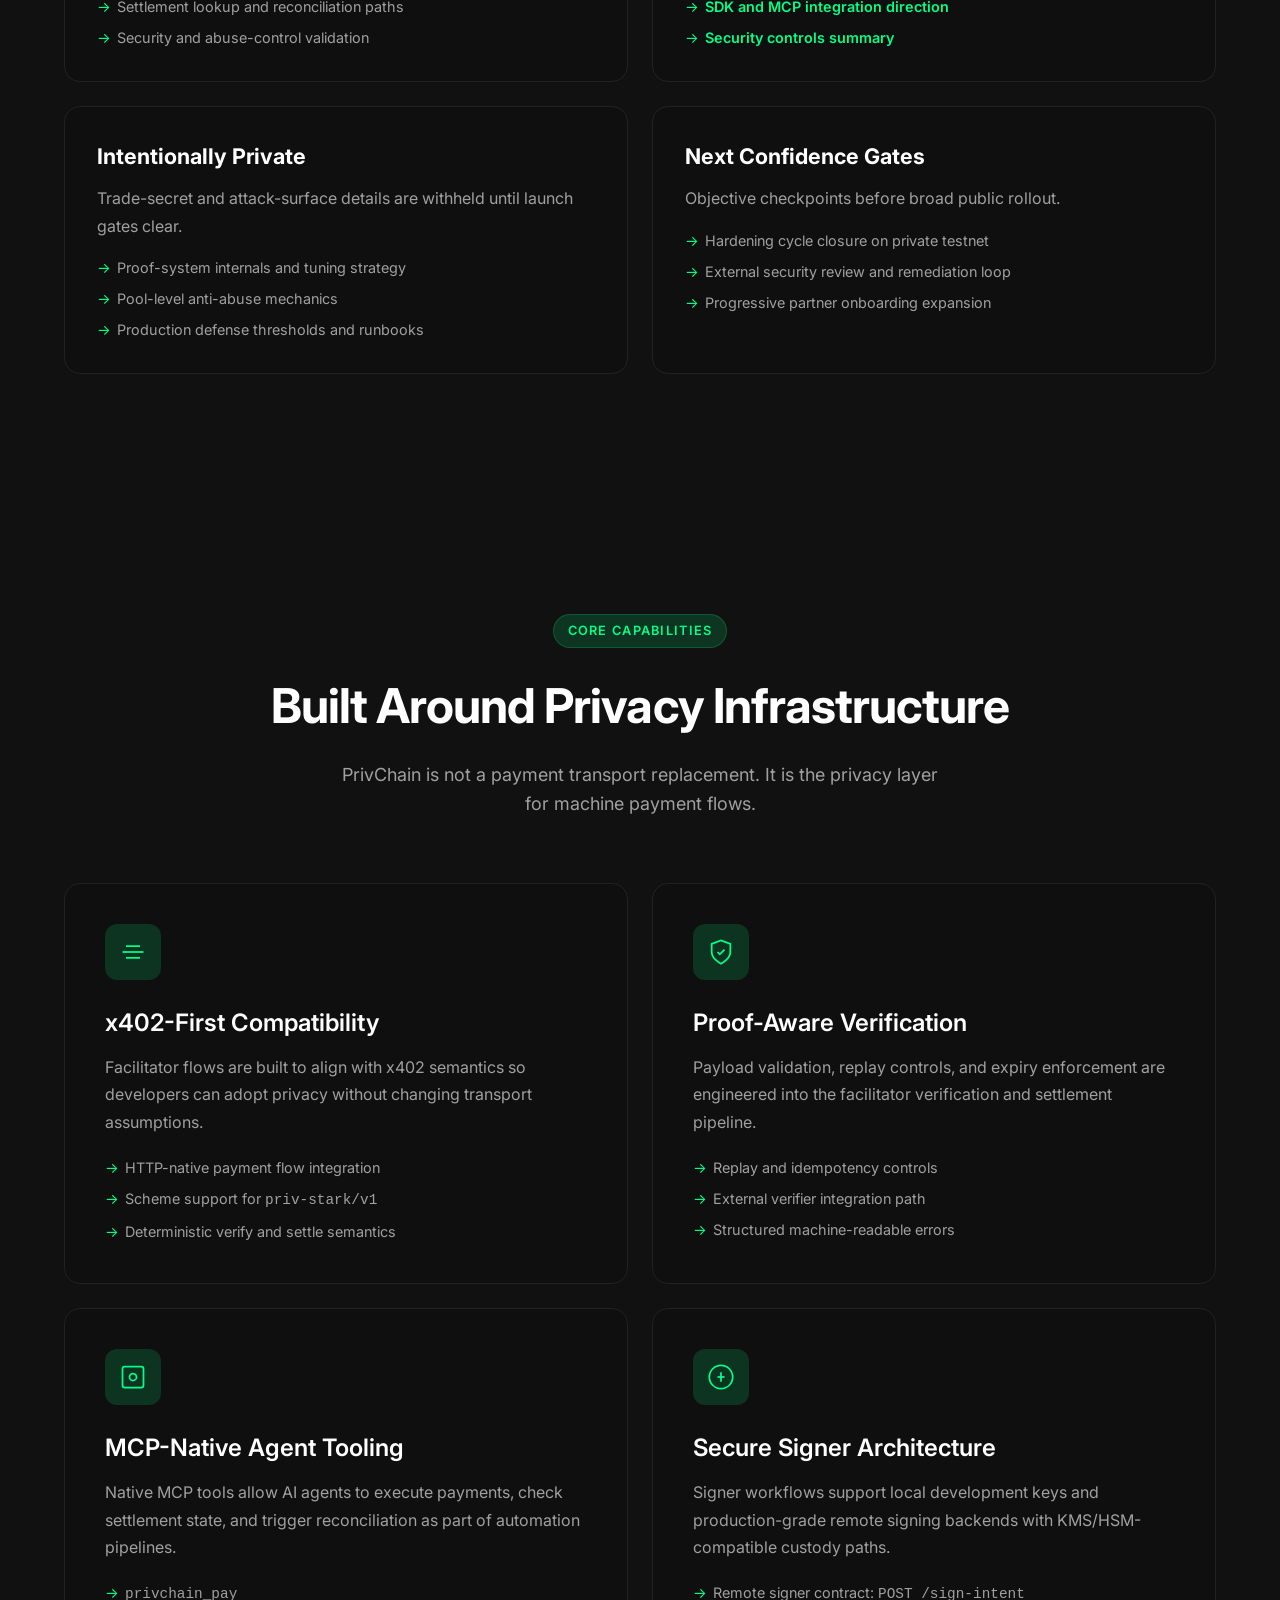
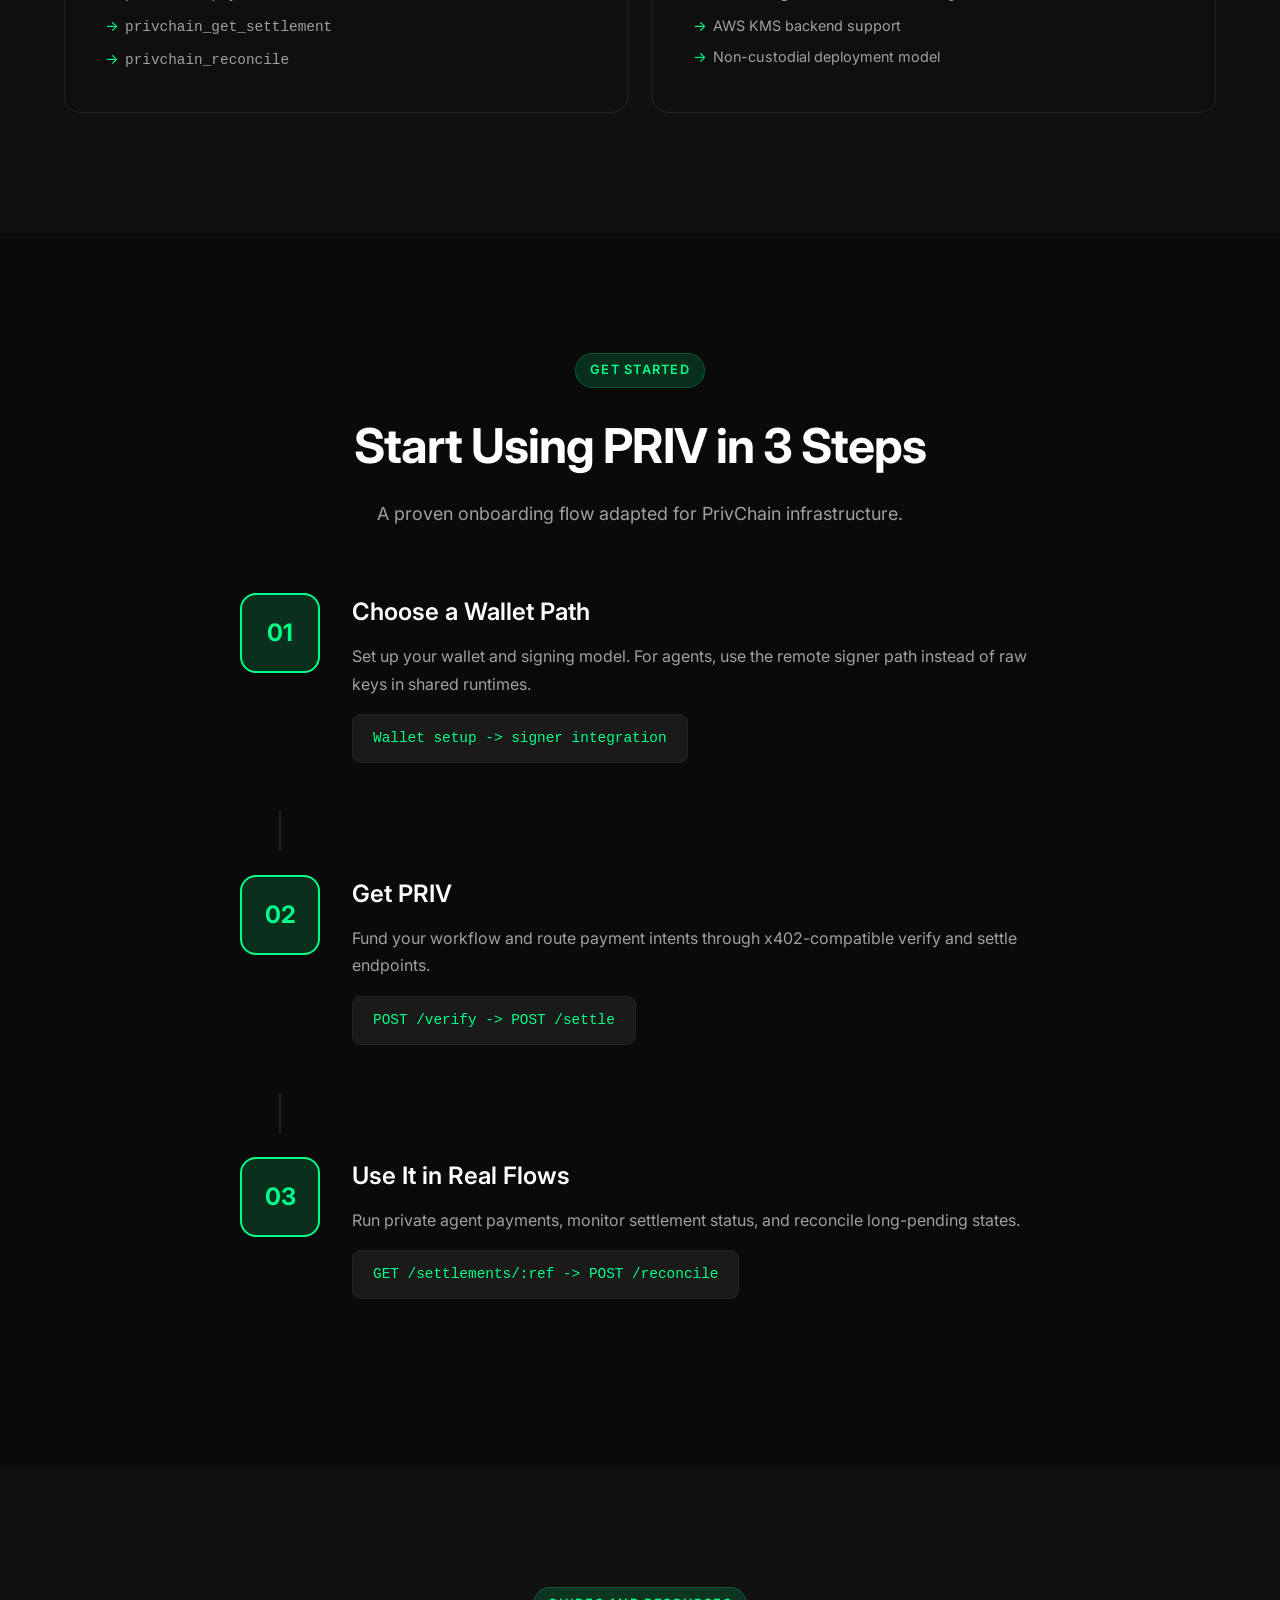
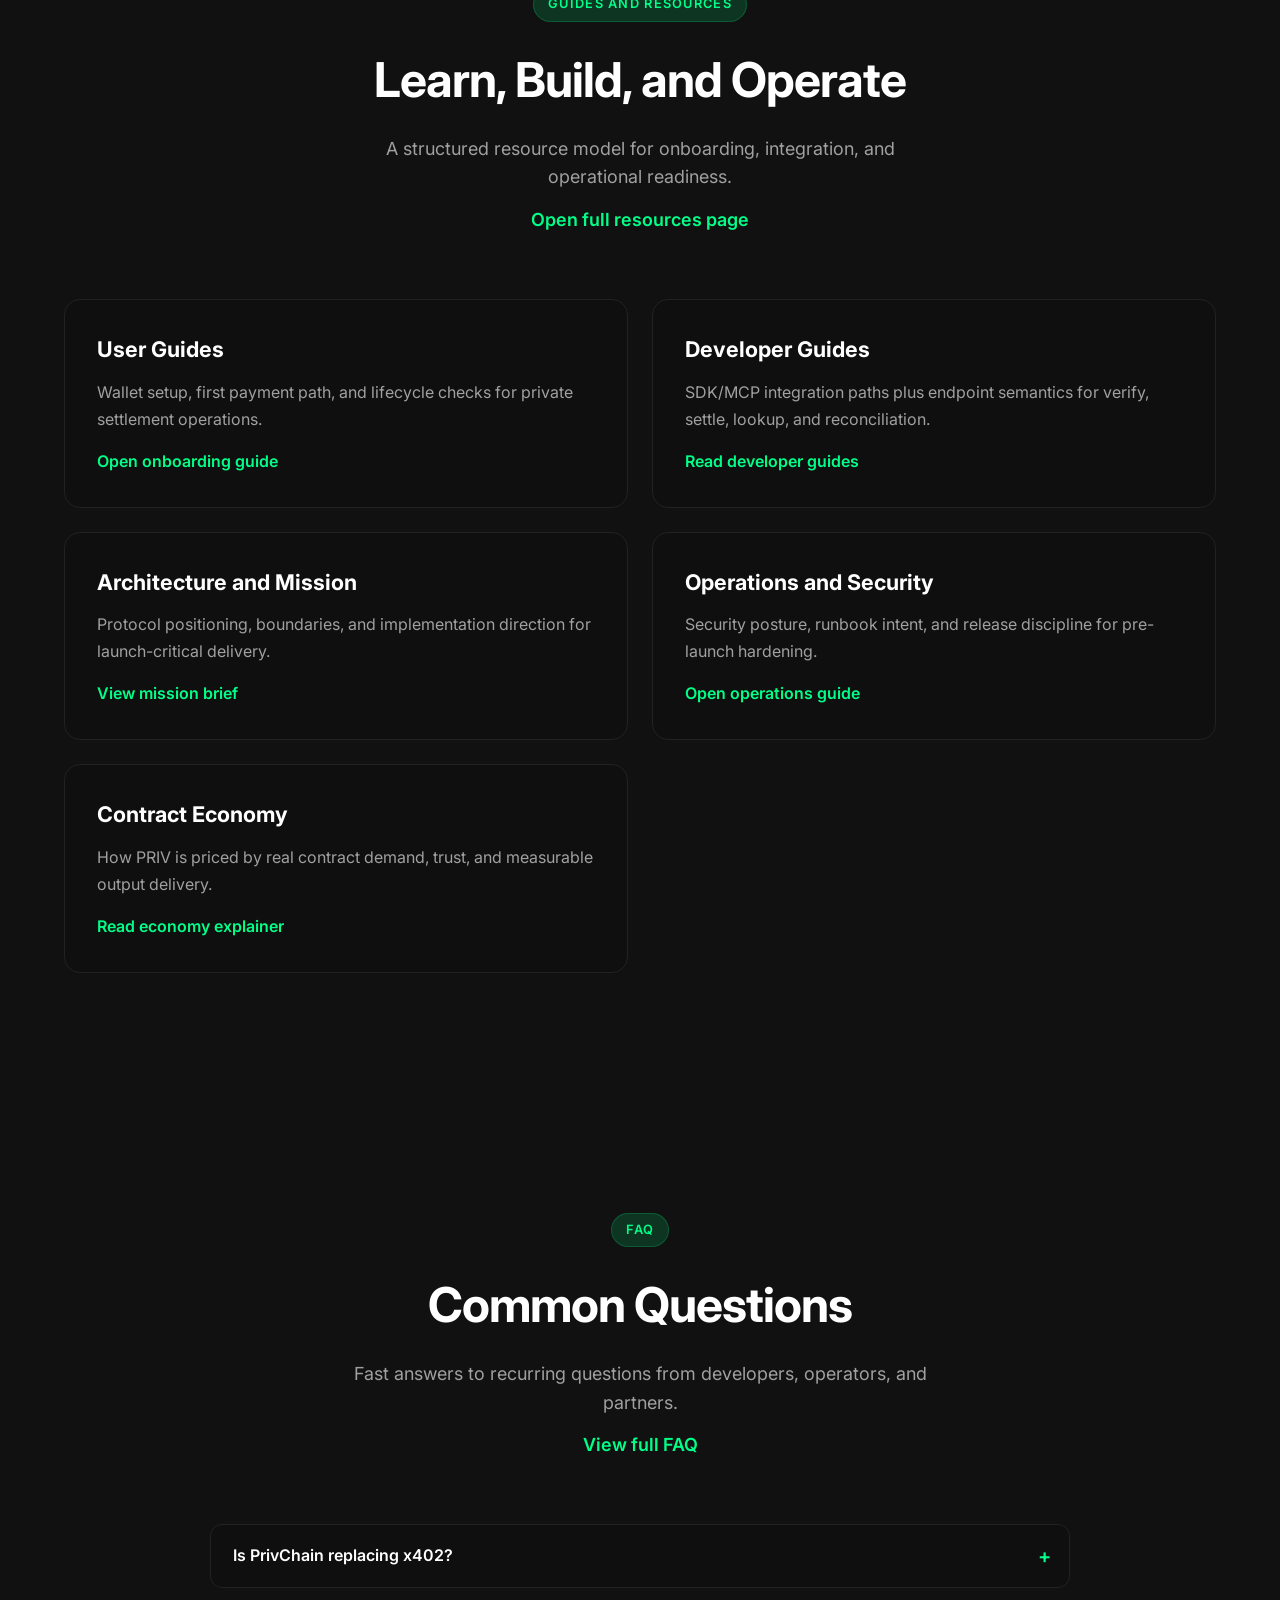
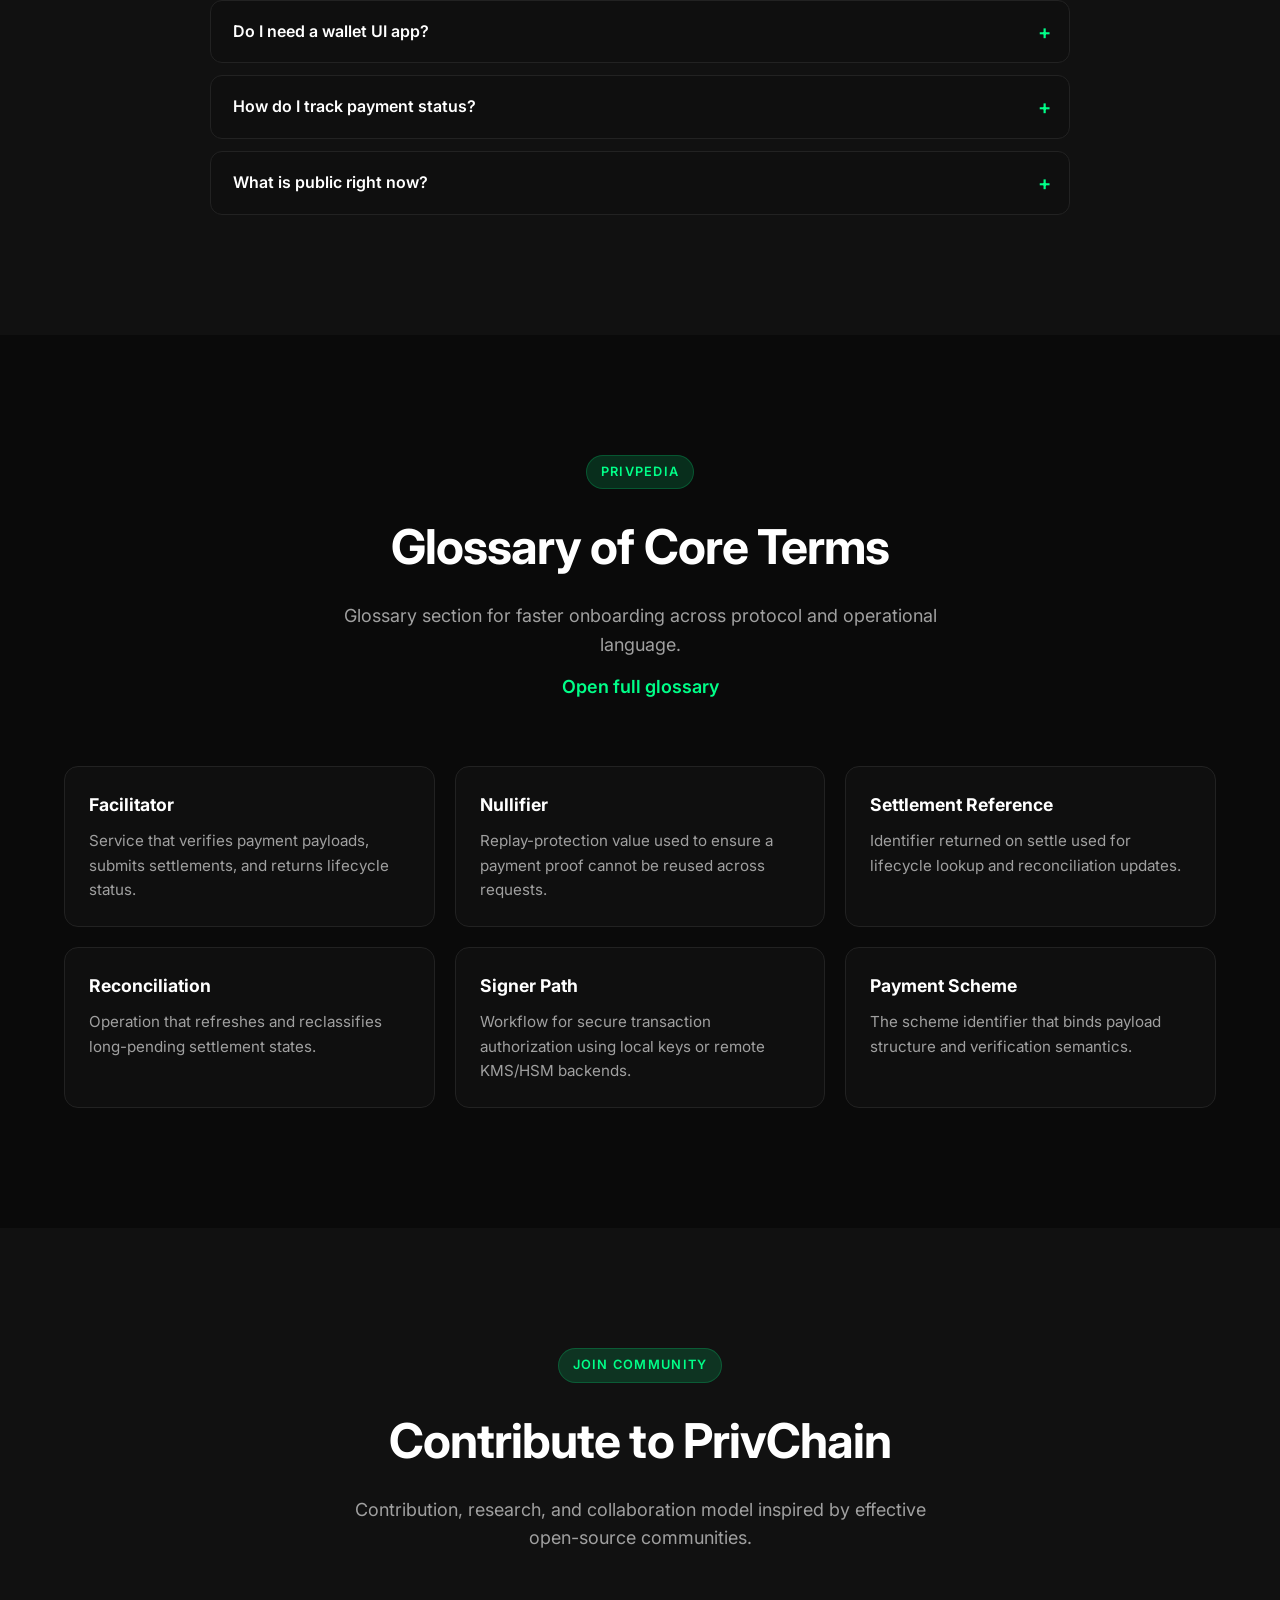
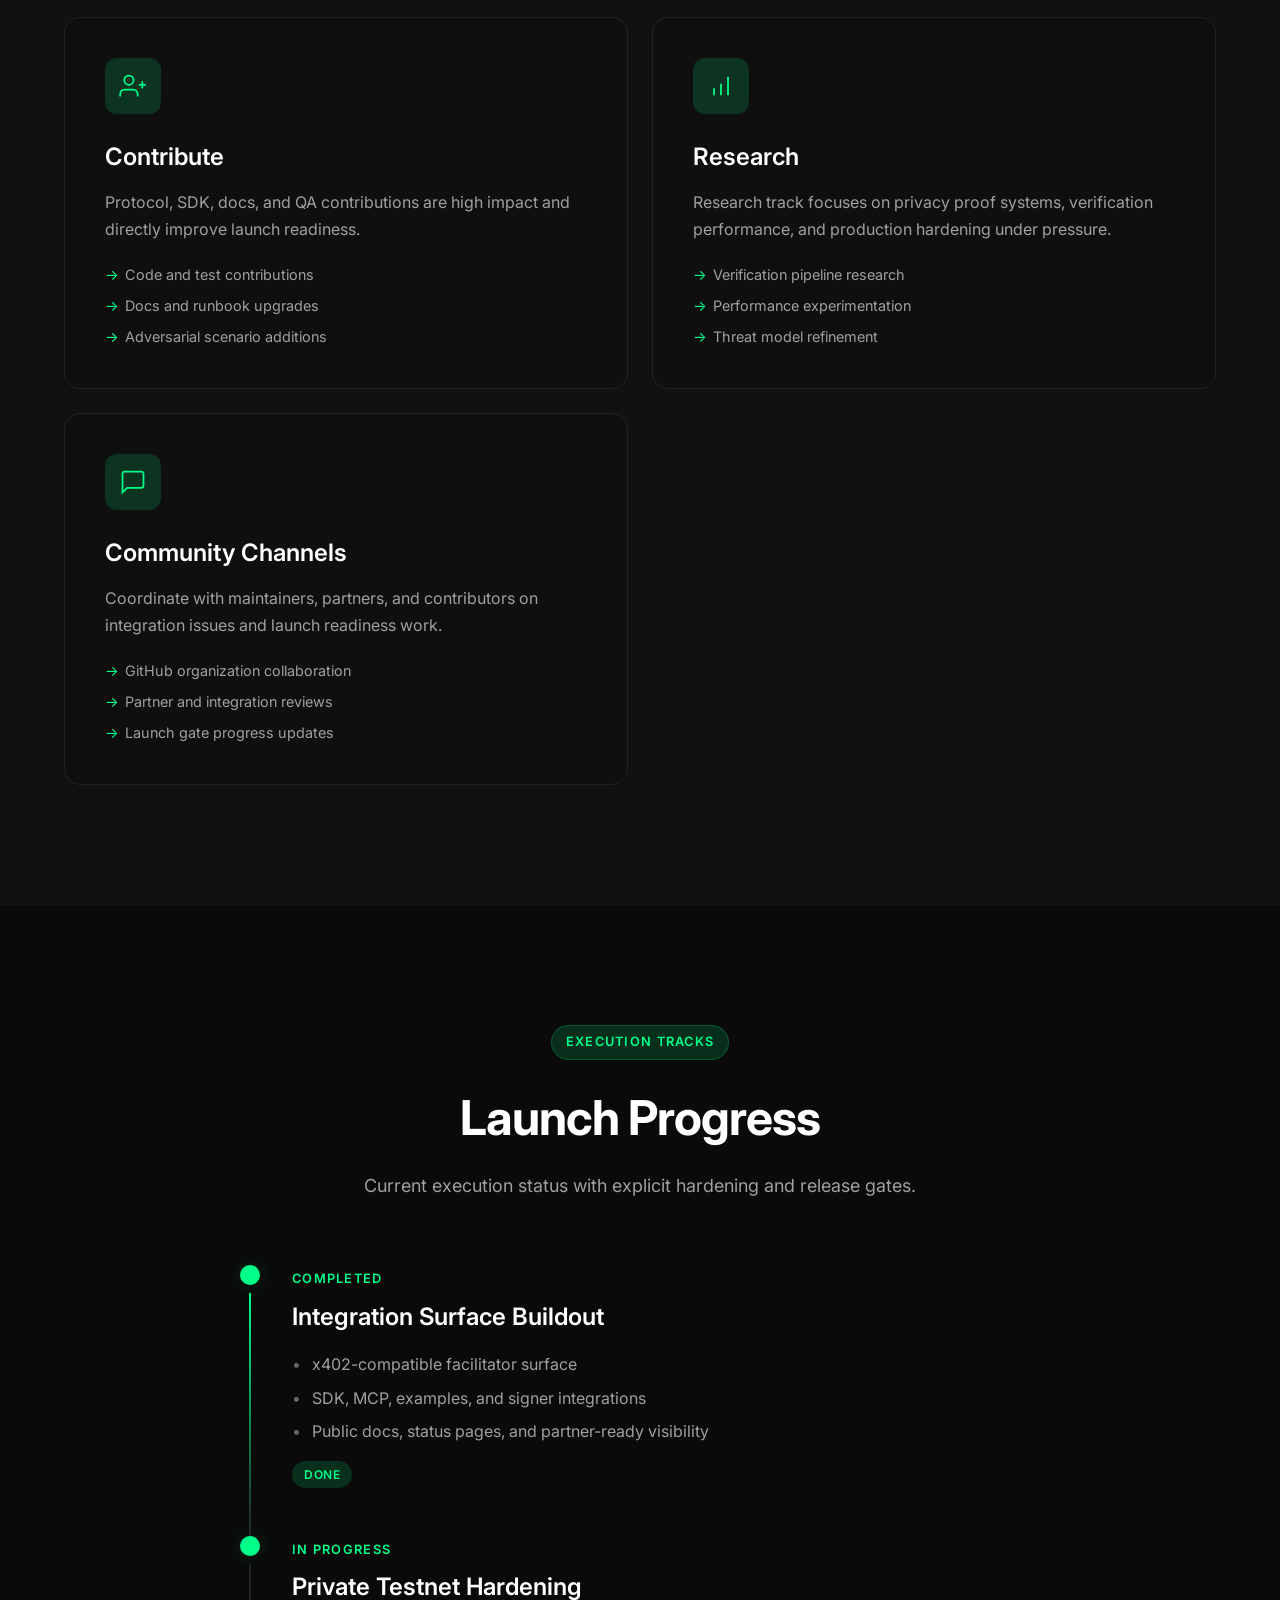
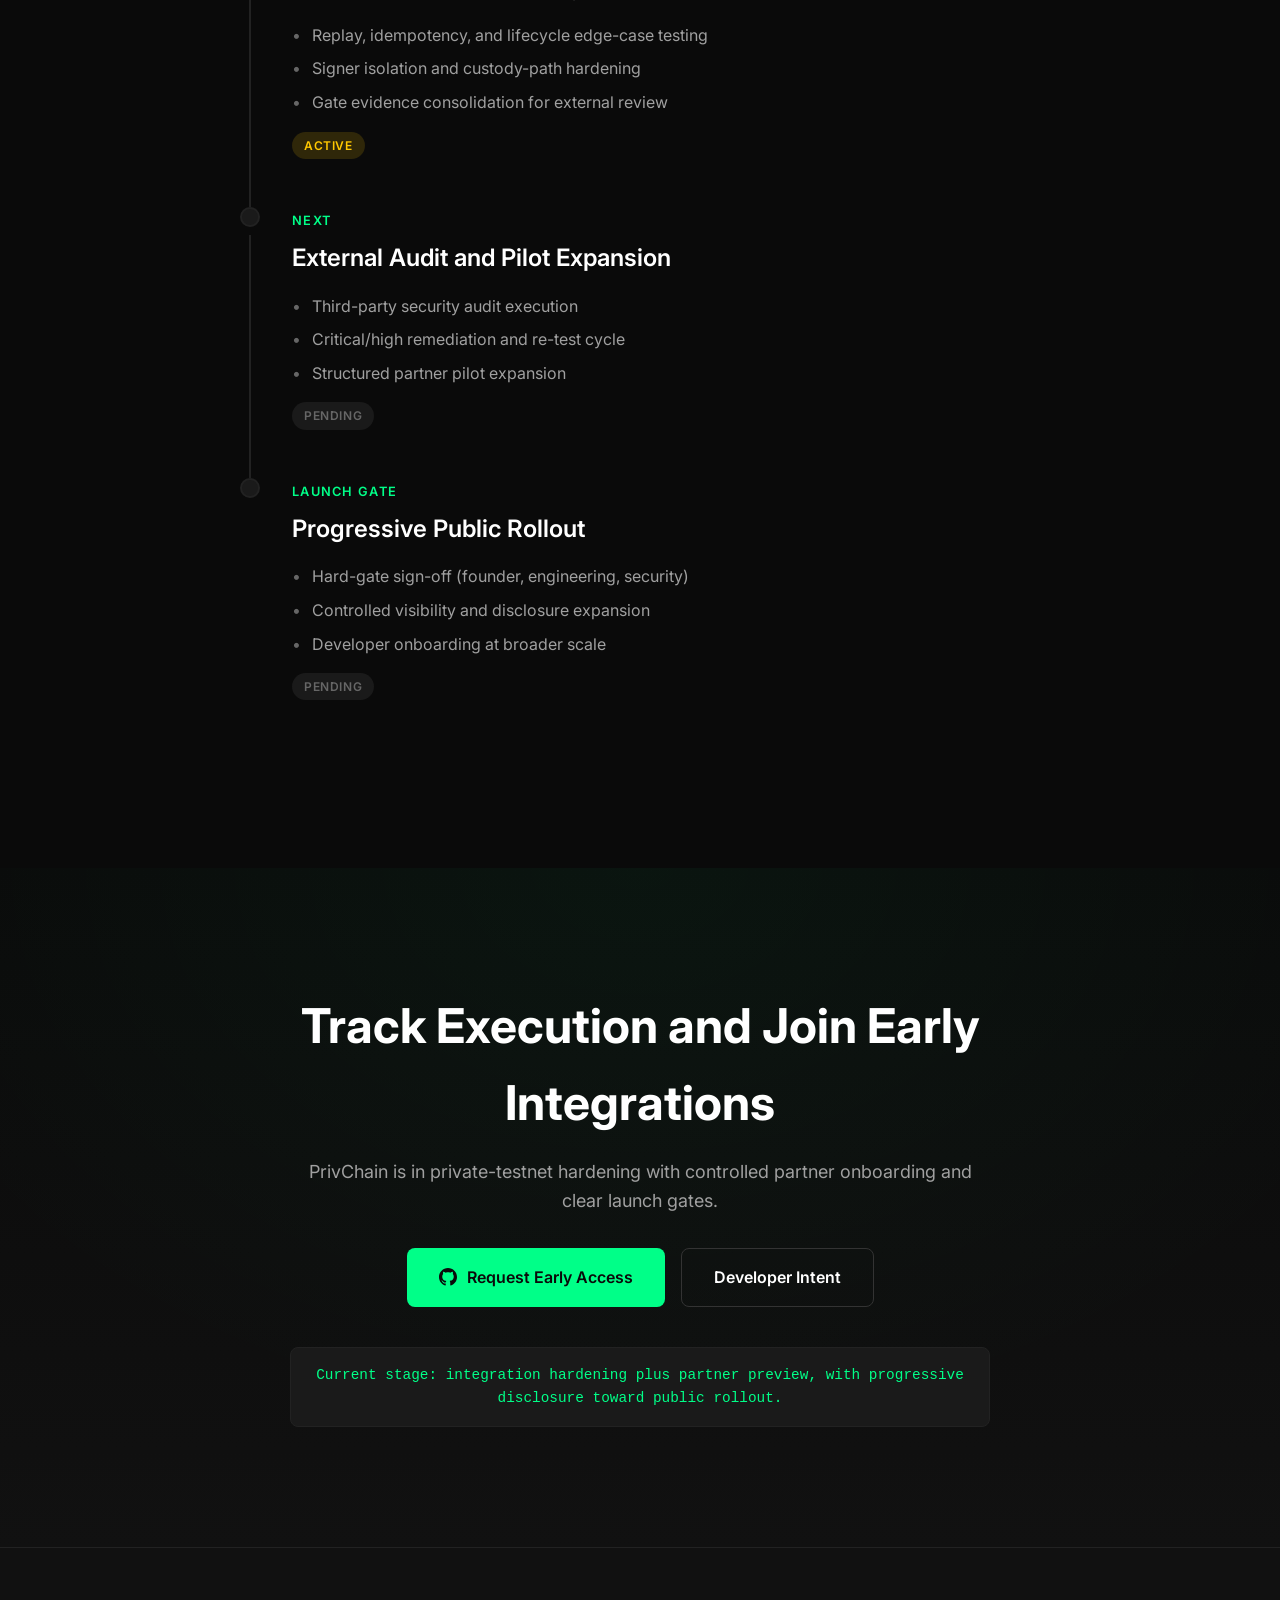
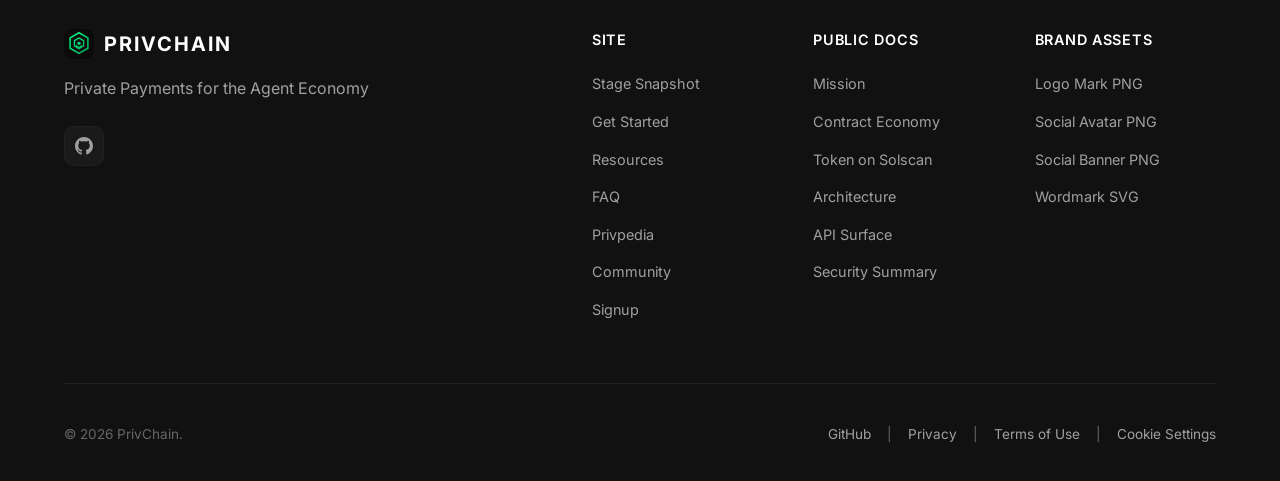
==== commit 9f7c7052: "Add prominent Solscan token link and mint trust signals on homepage" ====
--- a/index.html
+++ b/index.html
@@ -113,6 +113,9 @@
                 PrivChain integrates with x402 payment semantics and focuses on privacy infrastructure: proof-aware verification, settlement lifecycle control, and secure signer workflows.
                 Current stage is integration hardening with controlled partner preview access.
             </p>
+            <p class="hero-token-link">
+                <a href="https://solscan.io/token/8y5FS4rvfVChPe9KTUj8EgKDnbrzwMPKhDpeyyAuLR8i" target="_blank" rel="noopener">PRIV is minted on Solana. View live token record on Solscan.</a>
+            </p>
             <div class="hero-stats">
                 <div class="stat">
                     <span class="stat-value">x402</span>
@@ -139,10 +142,28 @@
                     <svg class="btn-icon" viewBox="0 0 24 24" fill="currentColor"><path d="M12 0c-6.626 0-12 5.373-12 12 0 5.302 3.438 9.8 8.207 11.387.599.111.793-.261.793-.577v-2.234c-3.338.726-4.033-1.416-4.033-1.416-.546-1.387-1.333-1.756-1.333-1.756-1.089-.745.083-.729.083-.729 1.205.084 1.839 1.237 1.839 1.237 1.07 1.834 2.807 1.304 3.492.997.107-.775.418-1.305.762-1.604-2.665-.305-5.467-1.334-5.467-5.931 0-1.311.469-2.381 1.236-3.221-.124-.303-.535-1.524.117-3.176 0 0 1.008-.322 3.301 1.23.957-.266 1.983-.399 3.003-.404 1.02.005 2.047.138 3.006.404 2.291-1.552 3.297-1.23 3.297-1.23.653 1.653.242 2.874.118 3.176.77.84 1.235 1.911 1.235 3.221 0 4.609-2.807 5.624-5.479 5.921.43.372.823 1.102.823 2.222v3.293c0 .319.192.694.801.576 4.765-1.589 8.199-6.086 8.199-11.386 0-6.627-5.373-12-12-12z"/></svg>
                     Join Early Access
                 </a>
-                <a href="contract-economy.html" class="btn btn-secondary btn-lg">
-                    Why PRIV Has Value
+                <a href="https://solscan.io/token/8y5FS4rvfVChPe9KTUj8EgKDnbrzwMPKhDpeyyAuLR8i" target="_blank" rel="noopener" class="btn btn-secondary btn-lg">
+                    View Token on Solscan
                     <svg class="btn-icon" viewBox="0 0 24 24" fill="none" stroke="currentColor" stroke-width="2"><path d="M7 17L17 7M17 7H7M17 7V17"/></svg>
                 </a>
+            </div>
+            <div class="hero-token-proof">
+                <div class="hero-token-proof-item">
+                    <span class="hero-token-proof-label">Mint</span>
+                    <span class="hero-token-proof-value">8y5F...LR8i</span>
+                </div>
+                <div class="hero-token-proof-item">
+                    <span class="hero-token-proof-label">Supply</span>
+                    <span class="hero-token-proof-value">1,000,000,000 PRIV</span>
+                </div>
+                <div class="hero-token-proof-item">
+                    <span class="hero-token-proof-label">Mint Authority</span>
+                    <span class="hero-token-proof-value">Revoked</span>
+                </div>
+                <div class="hero-token-proof-item">
+                    <span class="hero-token-proof-label">Freeze Authority</span>
+                    <span class="hero-token-proof-value">Revoked</span>
+                </div>
             </div>
         </div>
         <div class="hero-scroll">
@@ -599,6 +620,7 @@
                         <ul>
                             <li><a href="mission.html">Mission</a></li>
                             <li><a href="contract-economy.html">Contract Economy</a></li>
+                            <li><a href="https://solscan.io/token/8y5FS4rvfVChPe9KTUj8EgKDnbrzwMPKhDpeyyAuLR8i" target="_blank" rel="noopener">Token on Solscan</a></li>
                             <li><a href="architecture.html">Architecture</a></li>
                             <li><a href="api.html">API Surface</a></li>
                             <li><a href="security.html">Security Summary</a></li>
--- a/styles.css
+++ b/styles.css
@@ -431,6 +431,54 @@
     animation: fadeInUp 0.6s ease 0.4s both;
 }
 
+.hero-token-link {
+    margin: -8px 0 22px;
+    text-align: center;
+    animation: fadeInUp 0.6s ease 0.25s both;
+}
+
+.hero-token-link a {
+    color: var(--accent);
+    font-weight: 600;
+}
+
+.hero-token-link a:hover {
+    color: var(--accent-dim);
+}
+
+.hero-token-proof {
+    margin: 24px auto 0;
+    max-width: 980px;
+    display: grid;
+    grid-template-columns: repeat(4, minmax(0, 1fr));
+    gap: 10px;
+    animation: fadeInUp 0.6s ease 0.5s both;
+}
+
+.hero-token-proof-item {
+    border: 1px solid var(--border-light);
+    border-radius: 10px;
+    padding: 10px 12px;
+    background: rgba(255, 255, 255, 0.02);
+    text-align: center;
+}
+
+.hero-token-proof-label {
+    display: block;
+    font-size: 0.72rem;
+    letter-spacing: 0.09em;
+    text-transform: uppercase;
+    color: var(--text-tertiary);
+    margin-bottom: 5px;
+}
+
+.hero-token-proof-value {
+    display: block;
+    font-size: 0.9rem;
+    color: var(--text-primary);
+    font-weight: 600;
+}
+
 .hero-scroll {
     position: absolute;
     bottom: 40px;
@@ -1522,6 +1570,10 @@
         align-items: center;
     }
 
+    .hero-token-proof {
+        grid-template-columns: repeat(2, minmax(0, 1fr));
+    }
+
     .features-grid {
         grid-template-columns: 1fr;
     }
@@ -1658,6 +1710,10 @@
     .chart-placeholder {
         width: 220px;
         height: 220px;
+    }
+
+    .hero-token-proof {
+        grid-template-columns: 1fr;
     }
 
     .footer-links {
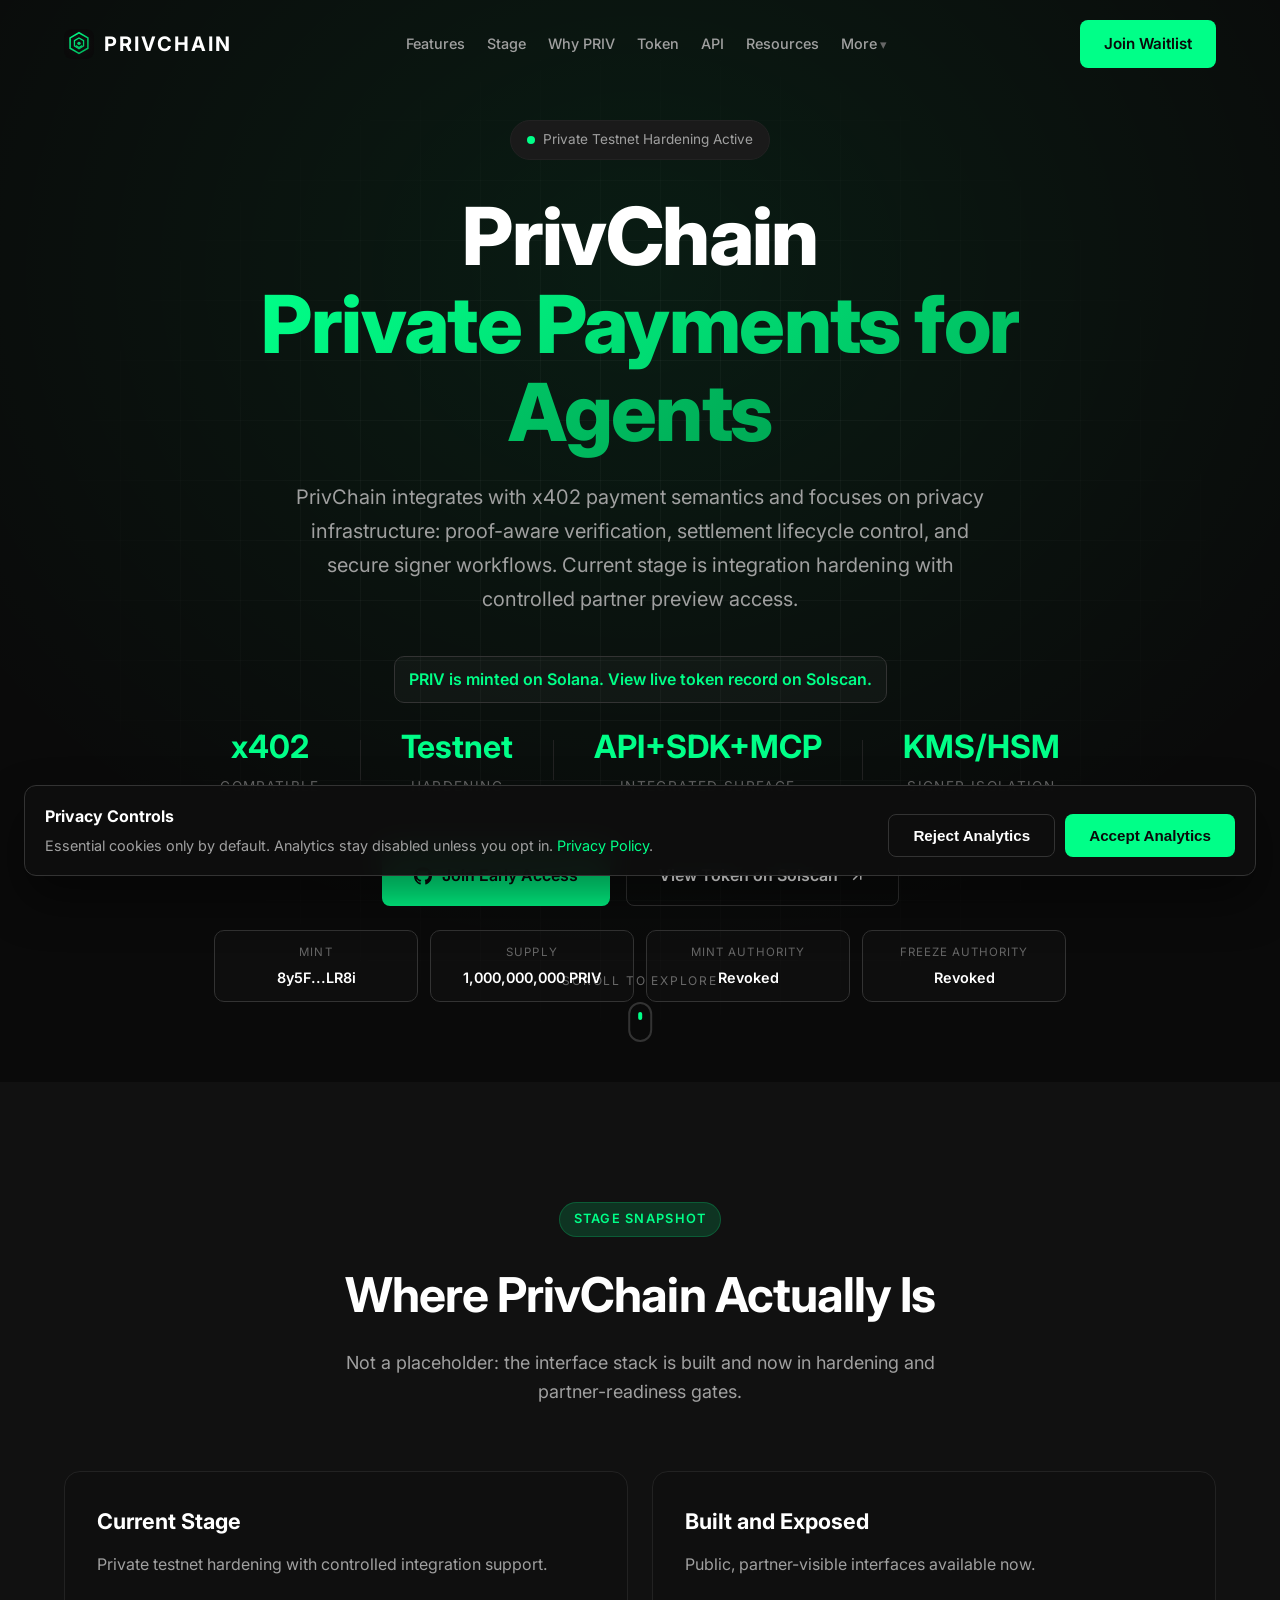
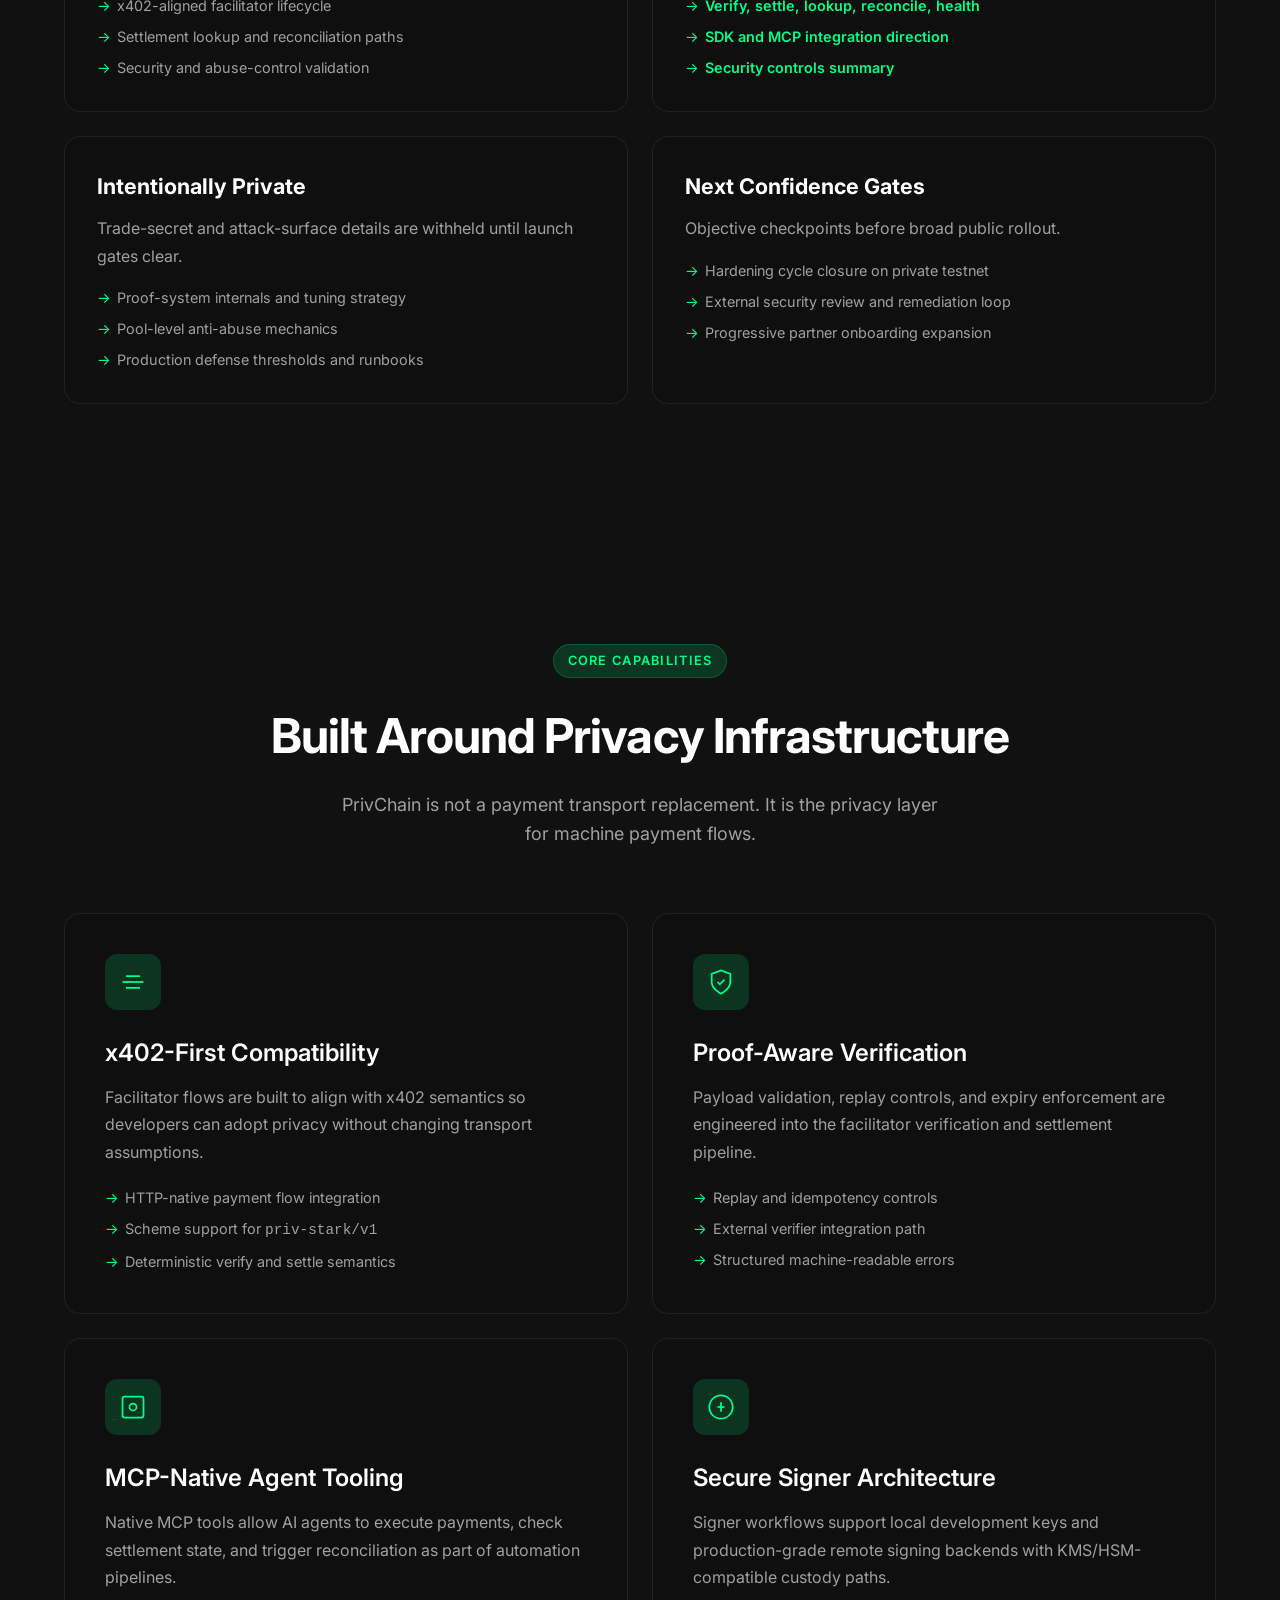
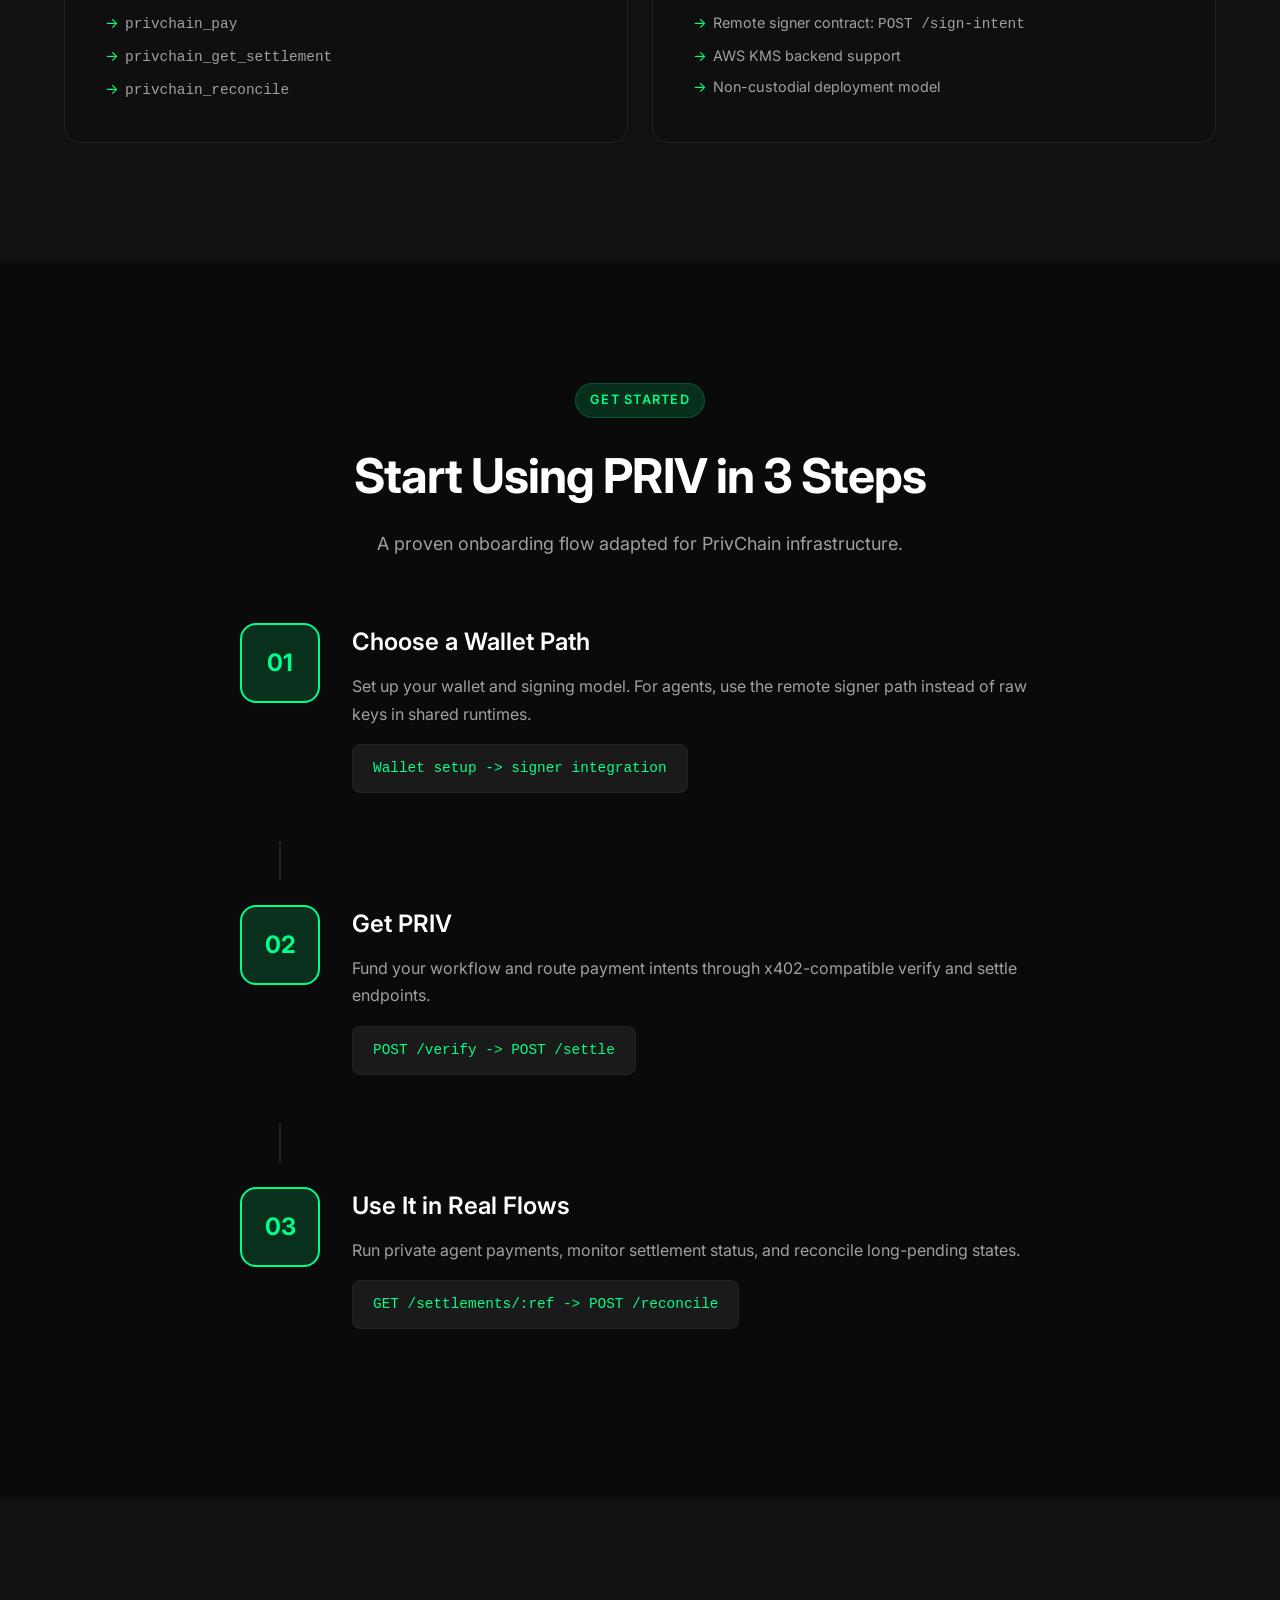
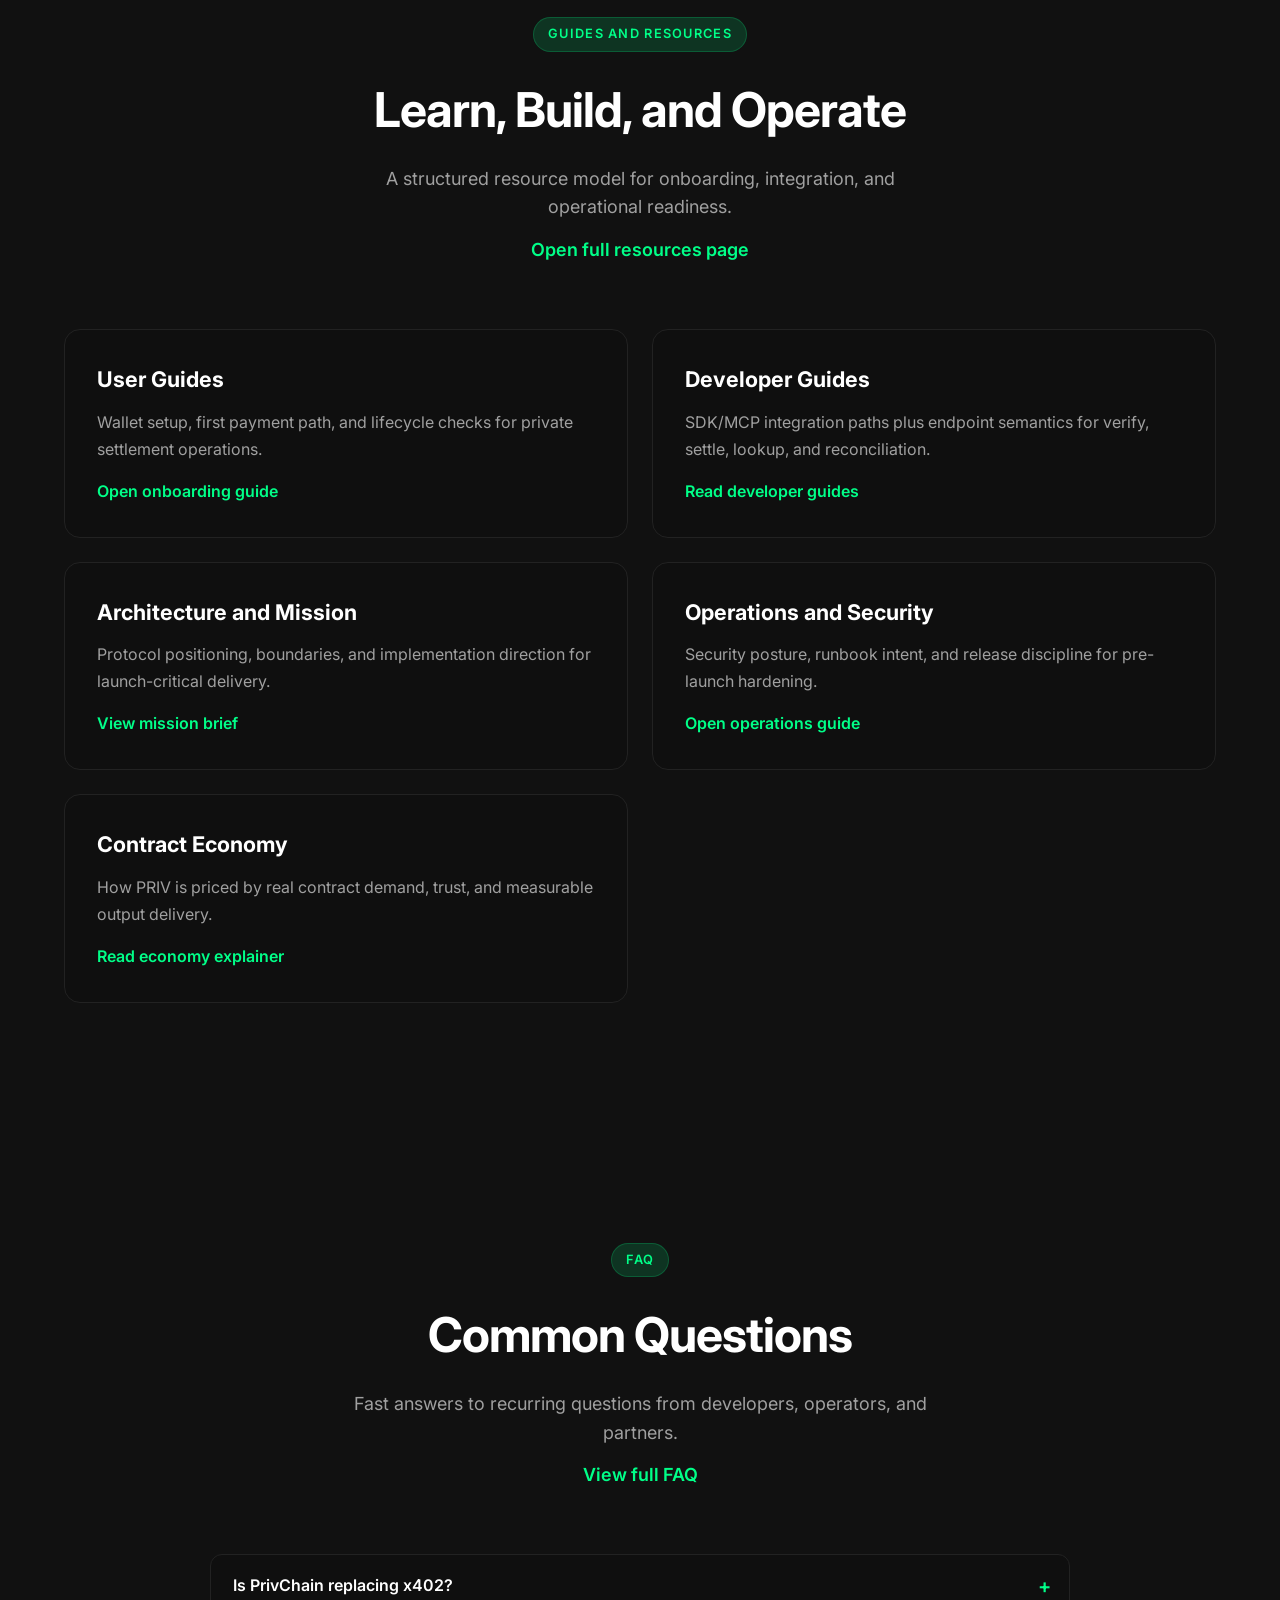
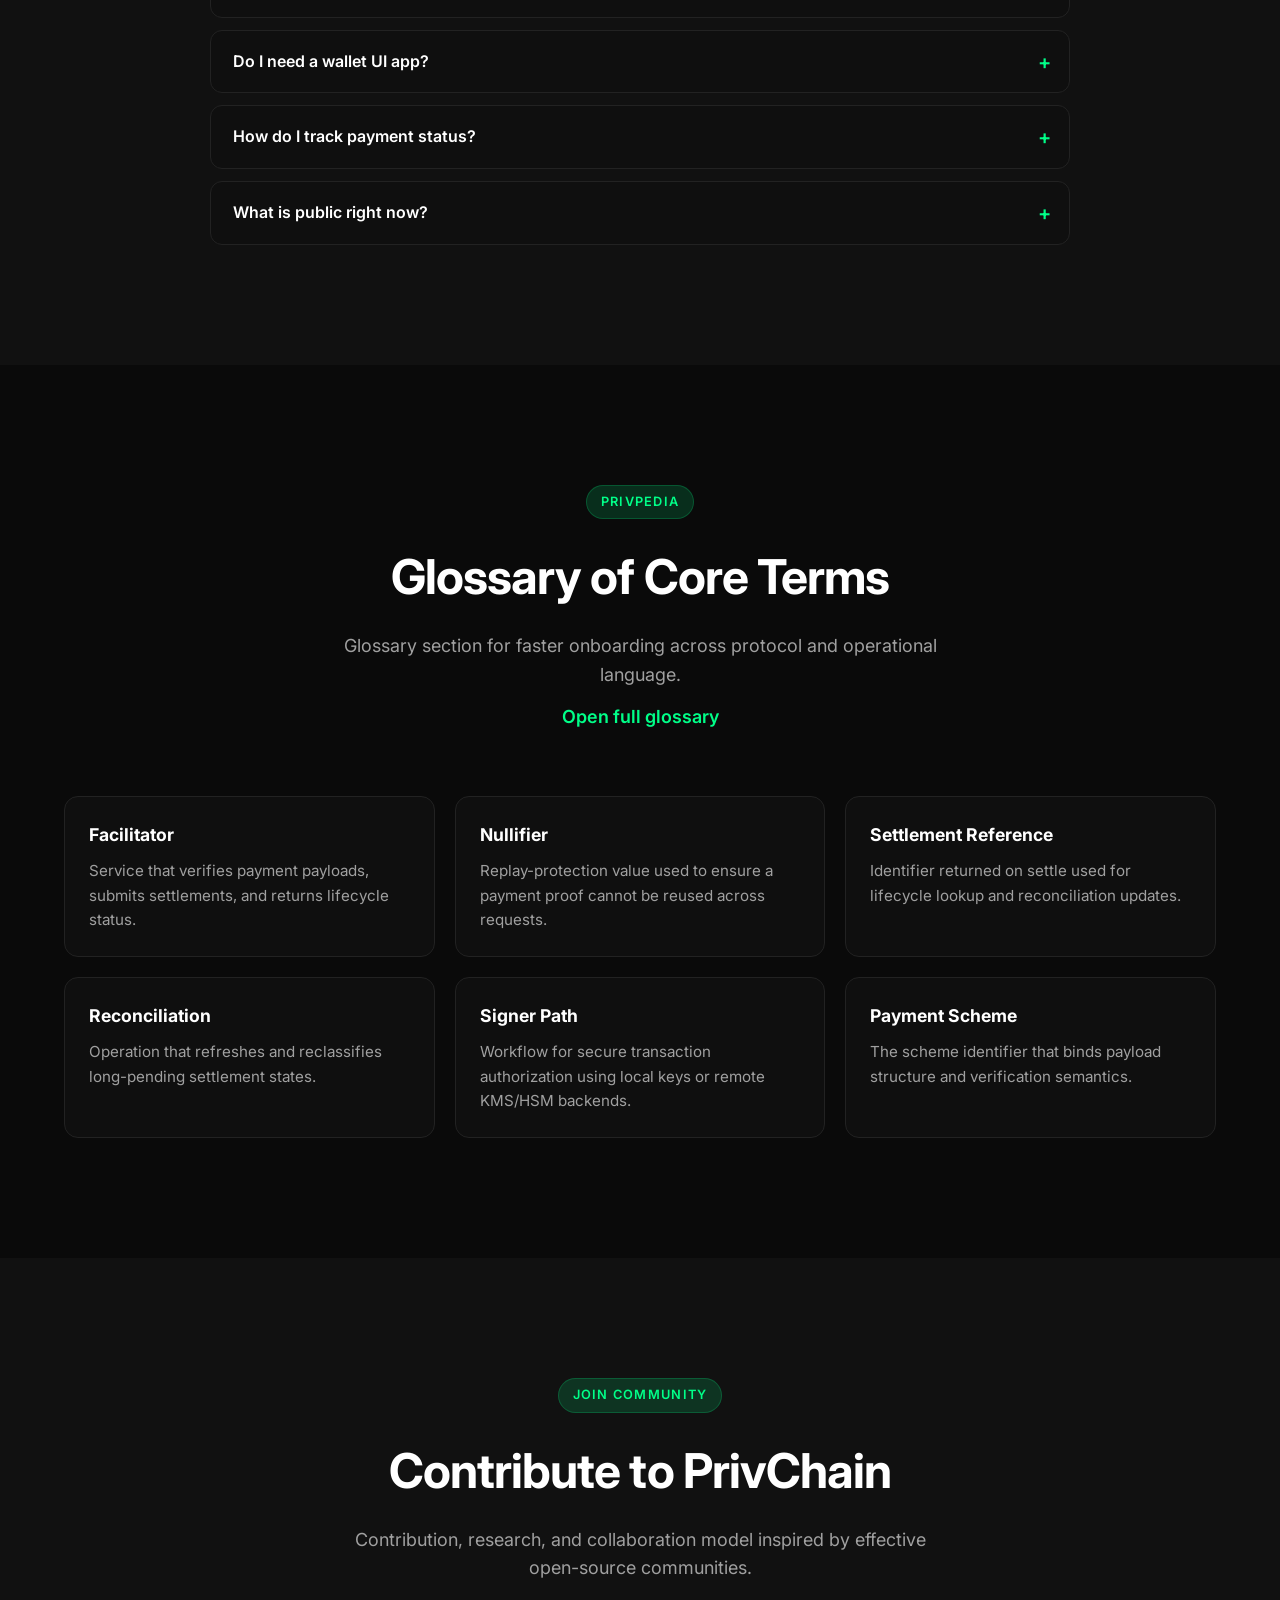
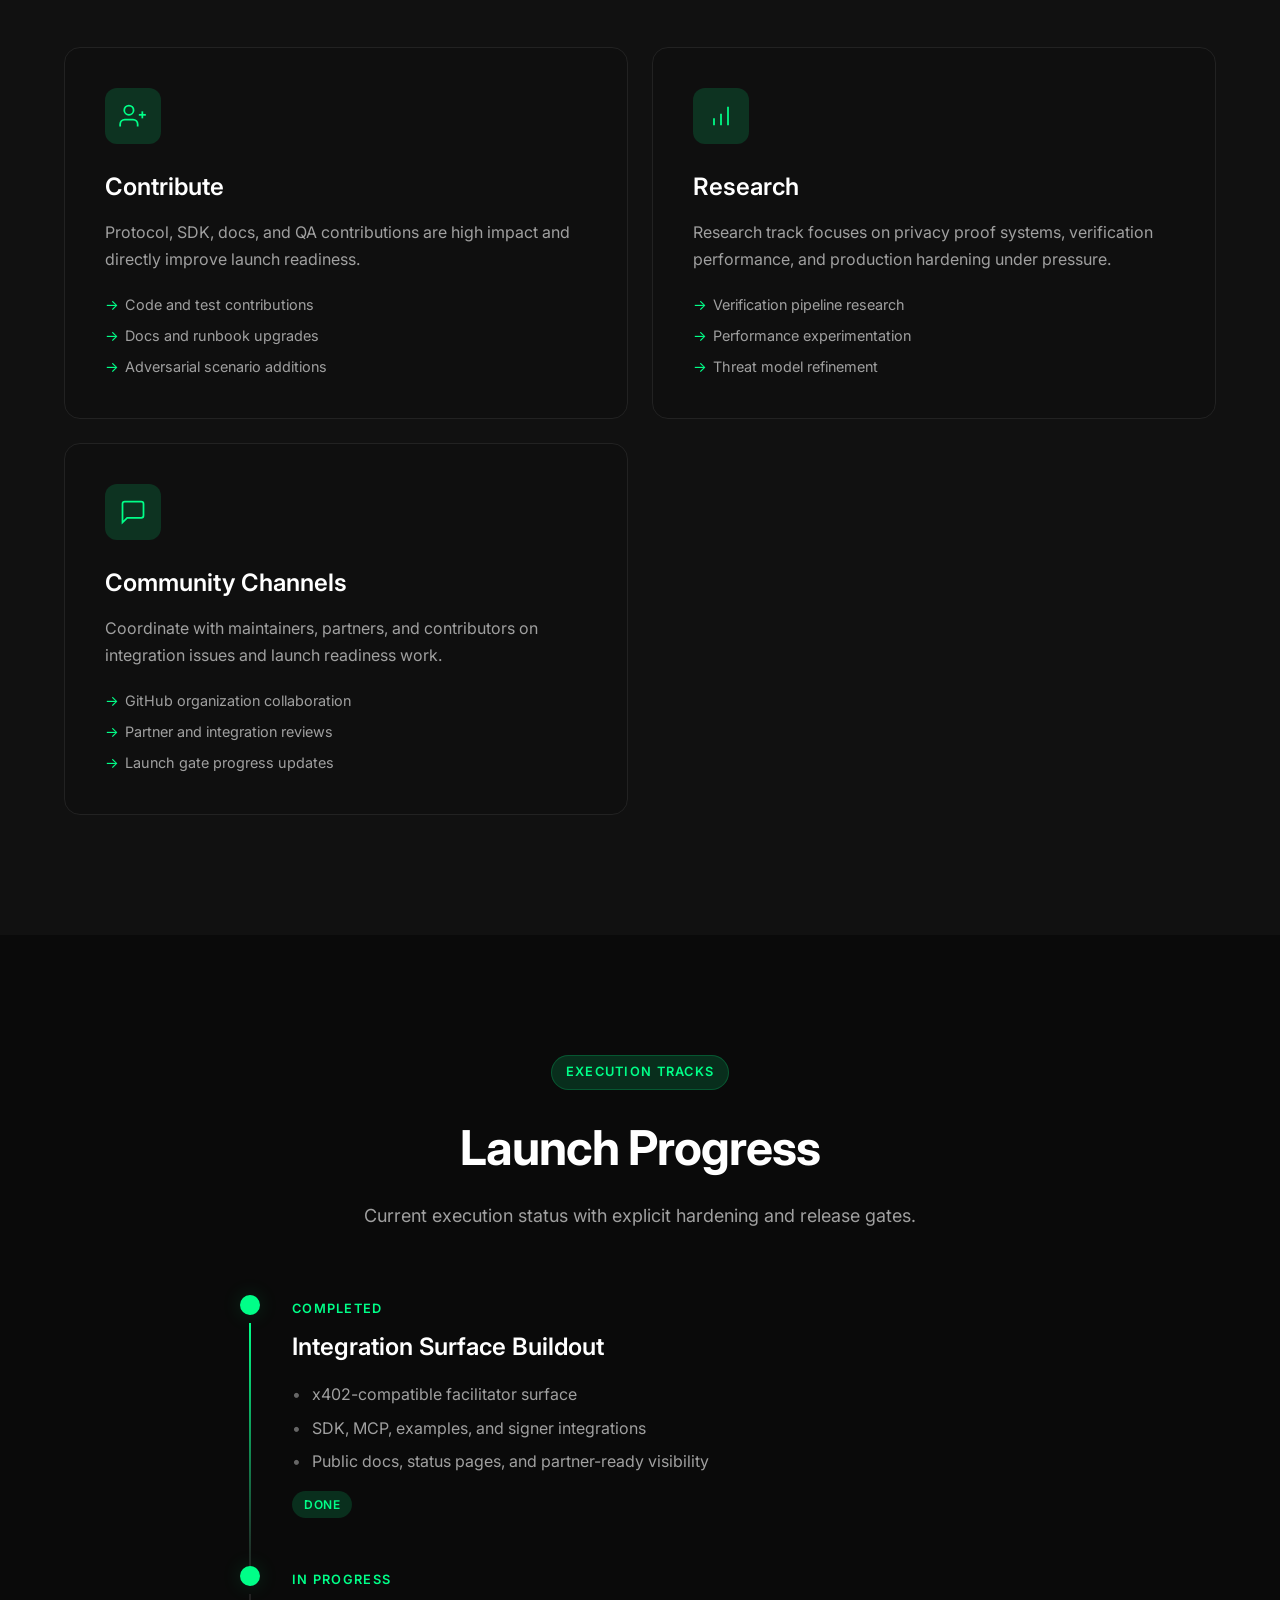
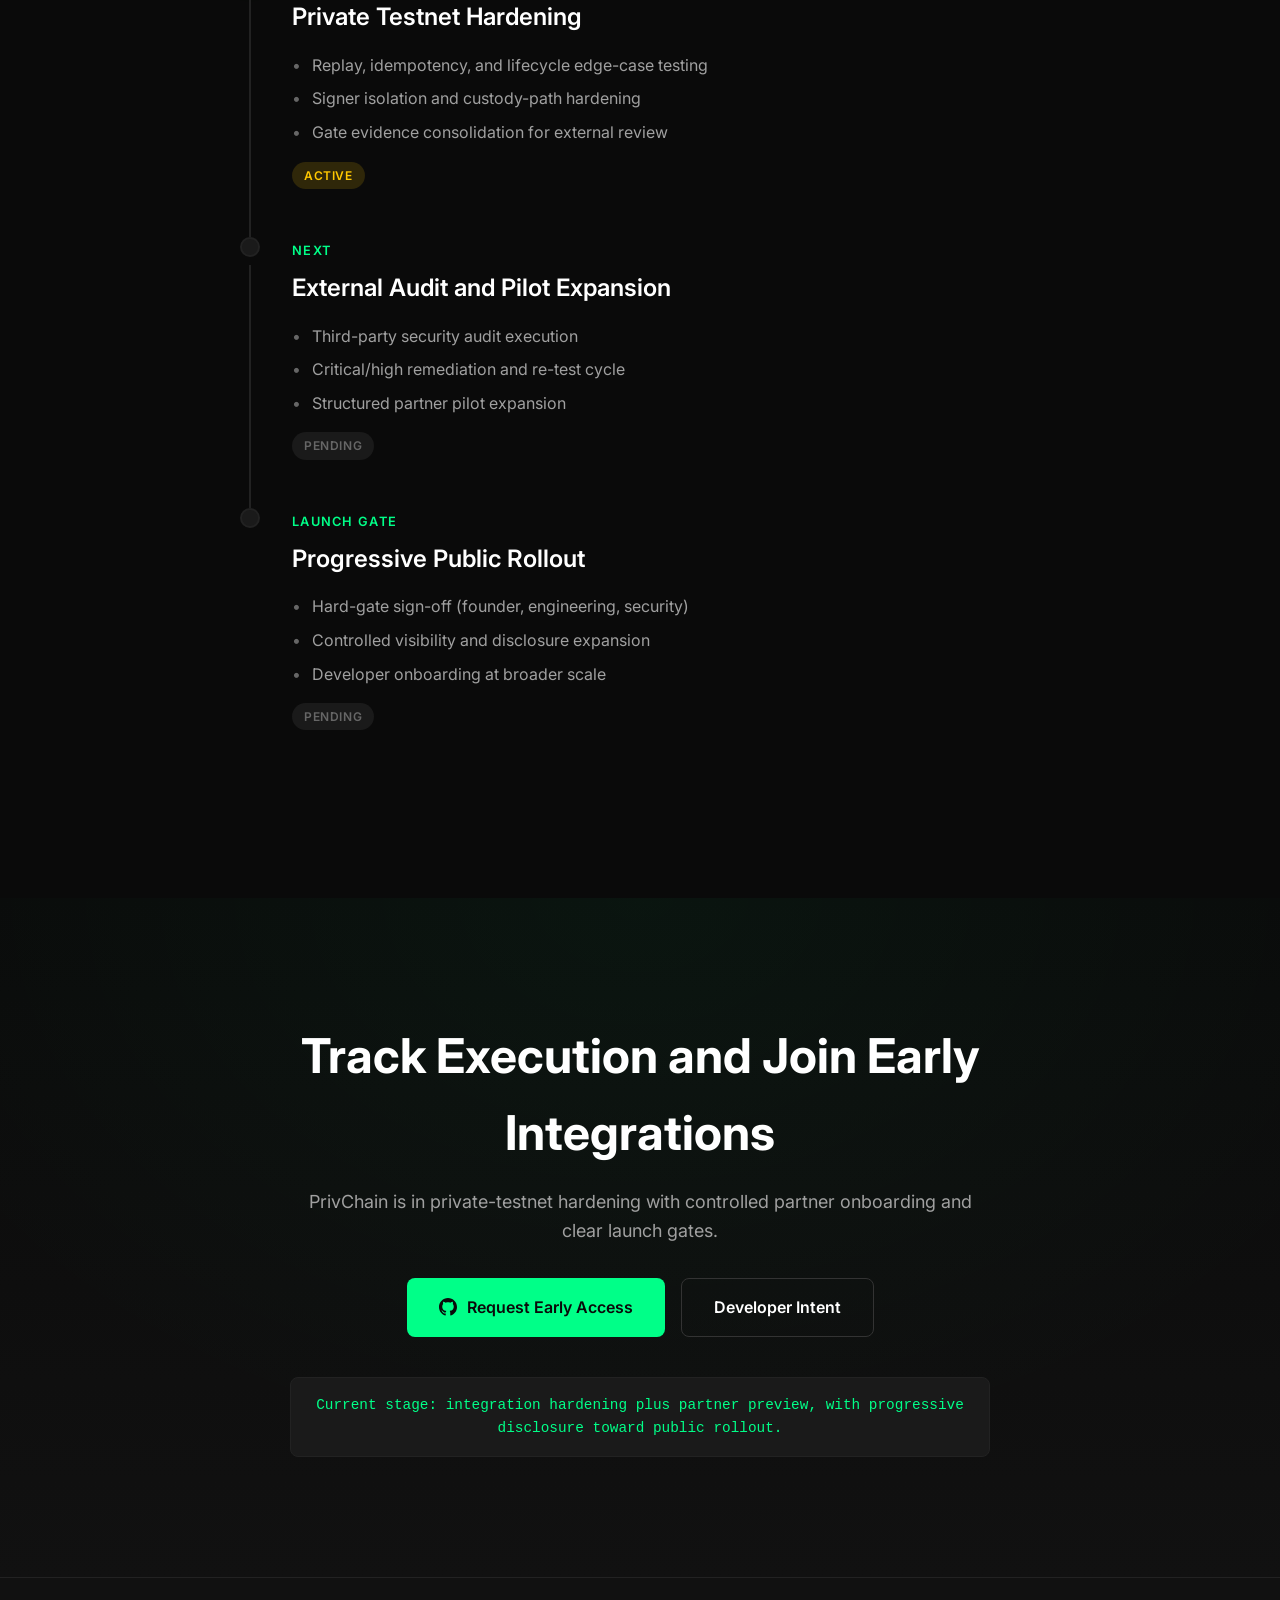
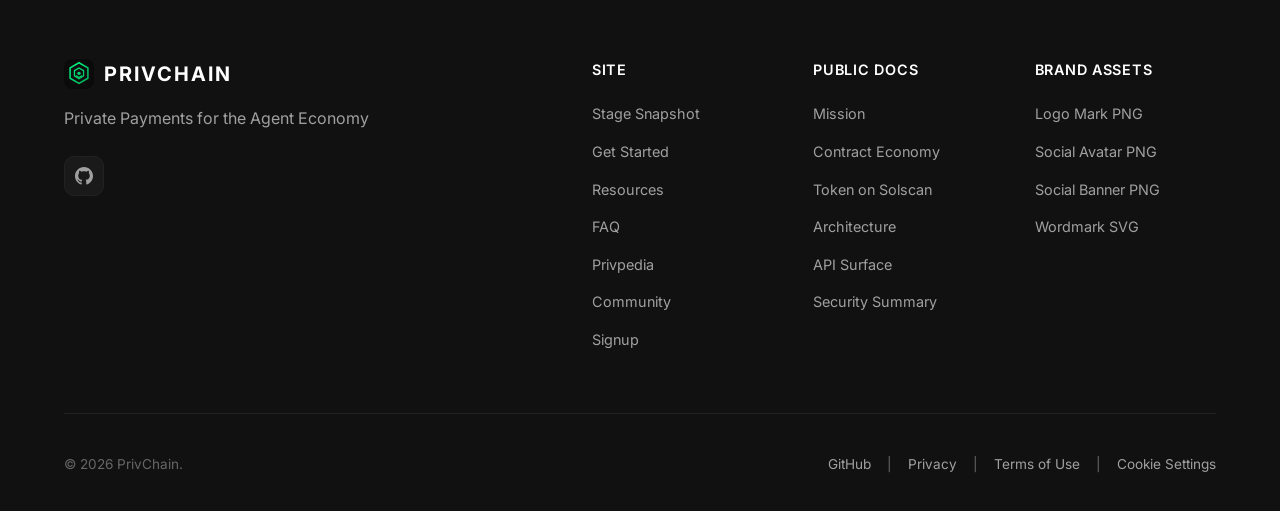
==== commit d4692528: "Fix token link visibility and responsive proof card layout" ====
--- a/index.html
+++ b/index.html
@@ -68,6 +68,7 @@
                 <li><a href="#features">Features</a></li>
                 <li><a href="#stage">Stage</a></li>
                 <li><a href="contract-economy.html">Why PRIV</a></li>
+                <li><a href="https://solscan.io/token/8y5FS4rvfVChPe9KTUj8EgKDnbrzwMPKhDpeyyAuLR8i" target="_blank" rel="noopener">Token</a></li>
                 <li><a href="api.html">API</a></li>
                 <li><a href="resources.html">Resources</a></li>
                 <li>
--- a/styles.css
+++ b/styles.css
@@ -432,33 +432,43 @@
 }
 
 .hero-token-link {
-    margin: -8px 0 22px;
-    text-align: center;
+    margin: 0 0 18px;
+    display: flex;
+    justify-content: center;
     animation: fadeInUp 0.6s ease 0.25s both;
 }
 
 .hero-token-link a {
+    display: inline-flex;
+    align-items: center;
+    justify-content: center;
+    padding: 10px 14px;
+    border-radius: 10px;
+    border: 1px solid var(--border-light);
+    background: rgba(255, 255, 255, 0.03);
     color: var(--accent);
     font-weight: 600;
 }
 
 .hero-token-link a:hover {
+    border-color: var(--accent);
+    background: rgba(0, 255, 136, 0.08);
     color: var(--accent-dim);
 }
 
 .hero-token-proof {
     margin: 24px auto 0;
-    max-width: 980px;
+    width: min(100%, 980px);
     display: grid;
-    grid-template-columns: repeat(4, minmax(0, 1fr));
-    gap: 10px;
+    grid-template-columns: repeat(auto-fit, minmax(200px, 1fr));
+    gap: 12px;
     animation: fadeInUp 0.6s ease 0.5s both;
 }
 
 .hero-token-proof-item {
     border: 1px solid var(--border-light);
     border-radius: 10px;
-    padding: 10px 12px;
+    padding: 12px 12px;
     background: rgba(255, 255, 255, 0.02);
     text-align: center;
 }
@@ -1571,7 +1581,7 @@
     }
 
     .hero-token-proof {
-        grid-template-columns: repeat(2, minmax(0, 1fr));
+        grid-template-columns: repeat(auto-fit, minmax(170px, 1fr));
     }
 
     .features-grid {
